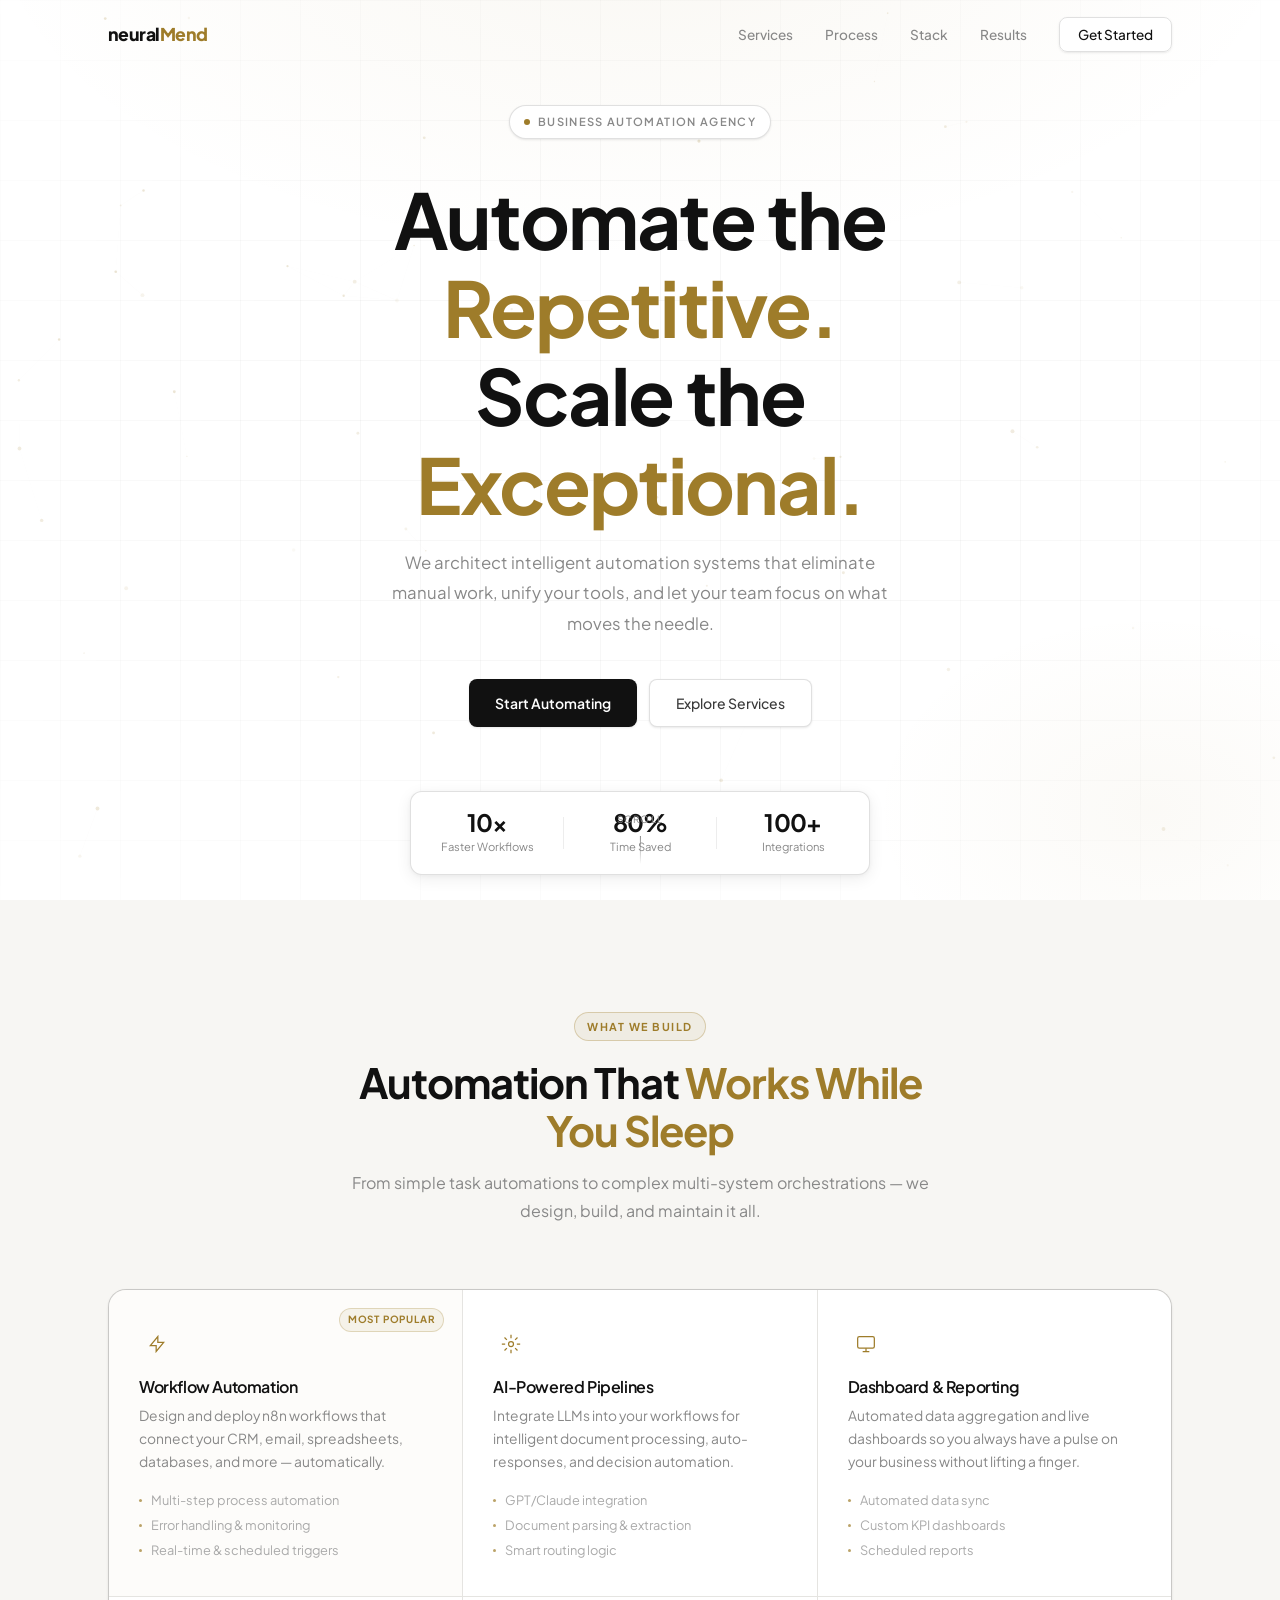
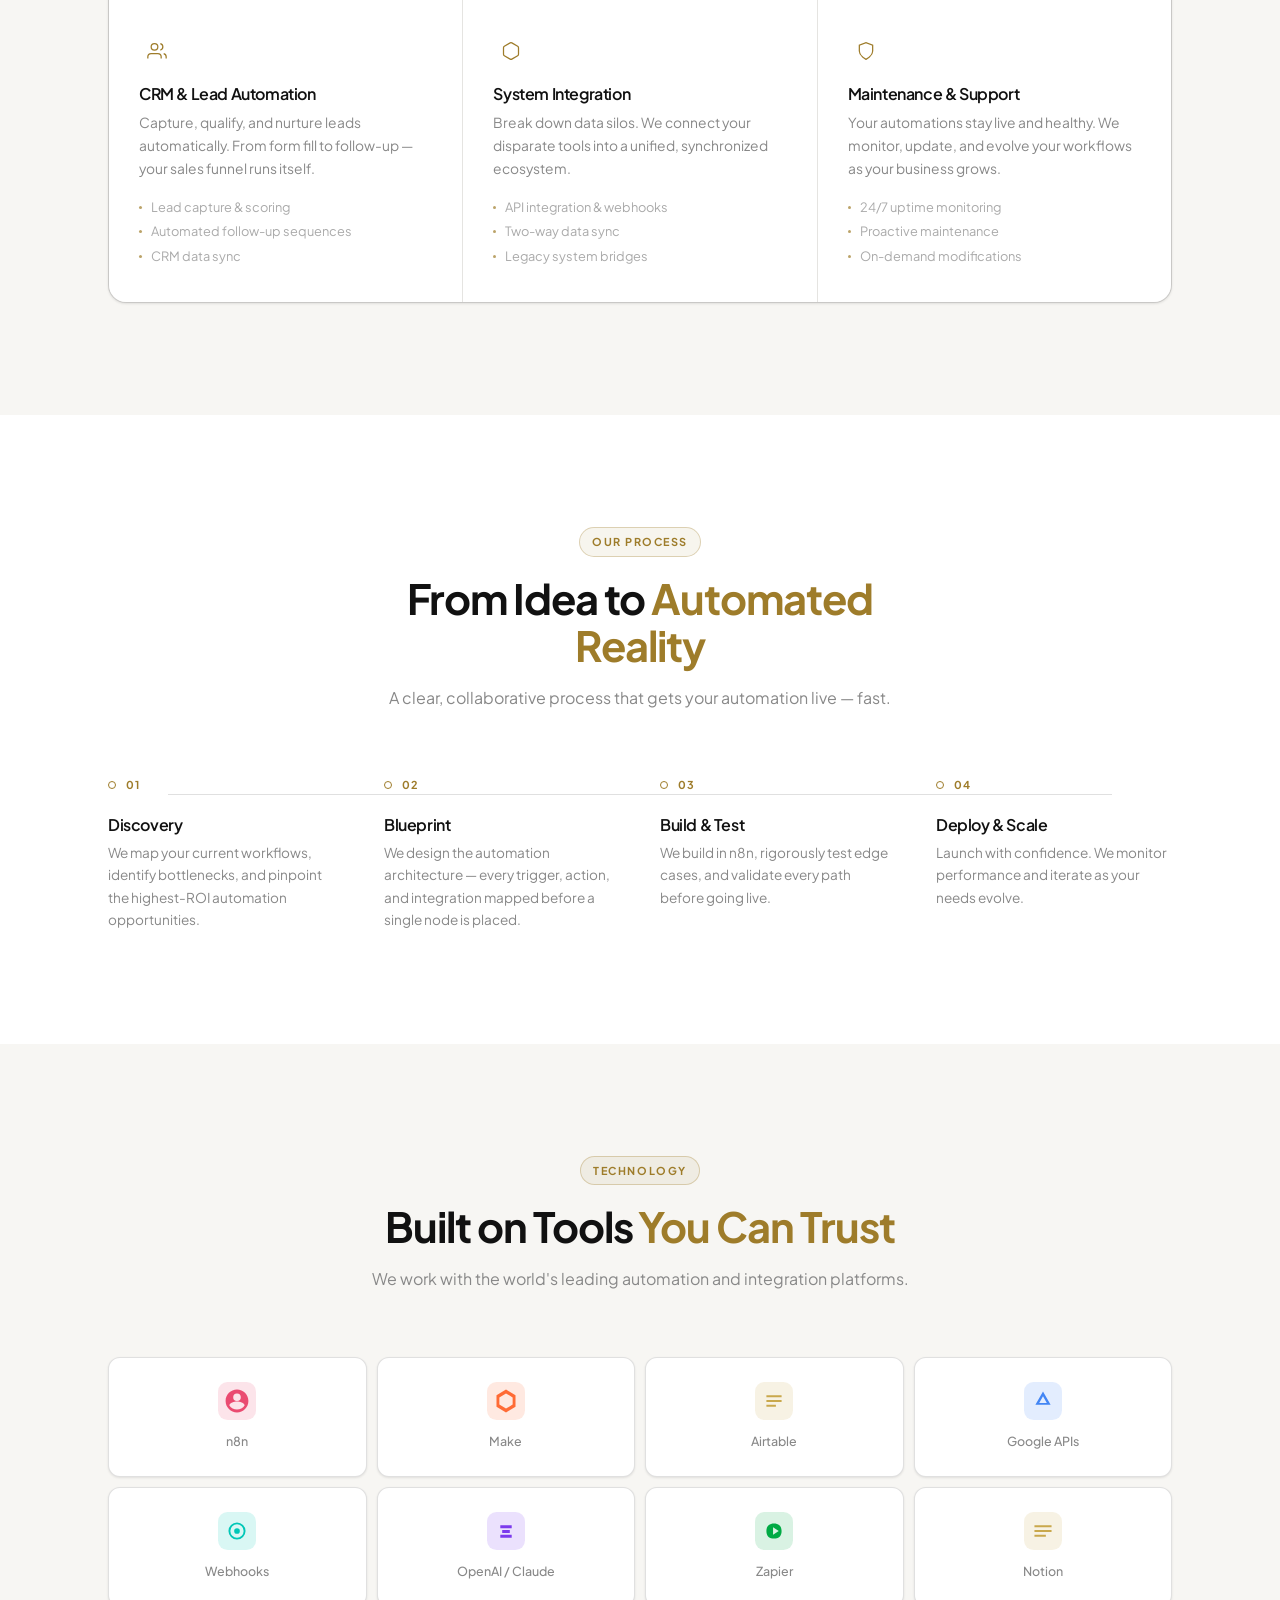
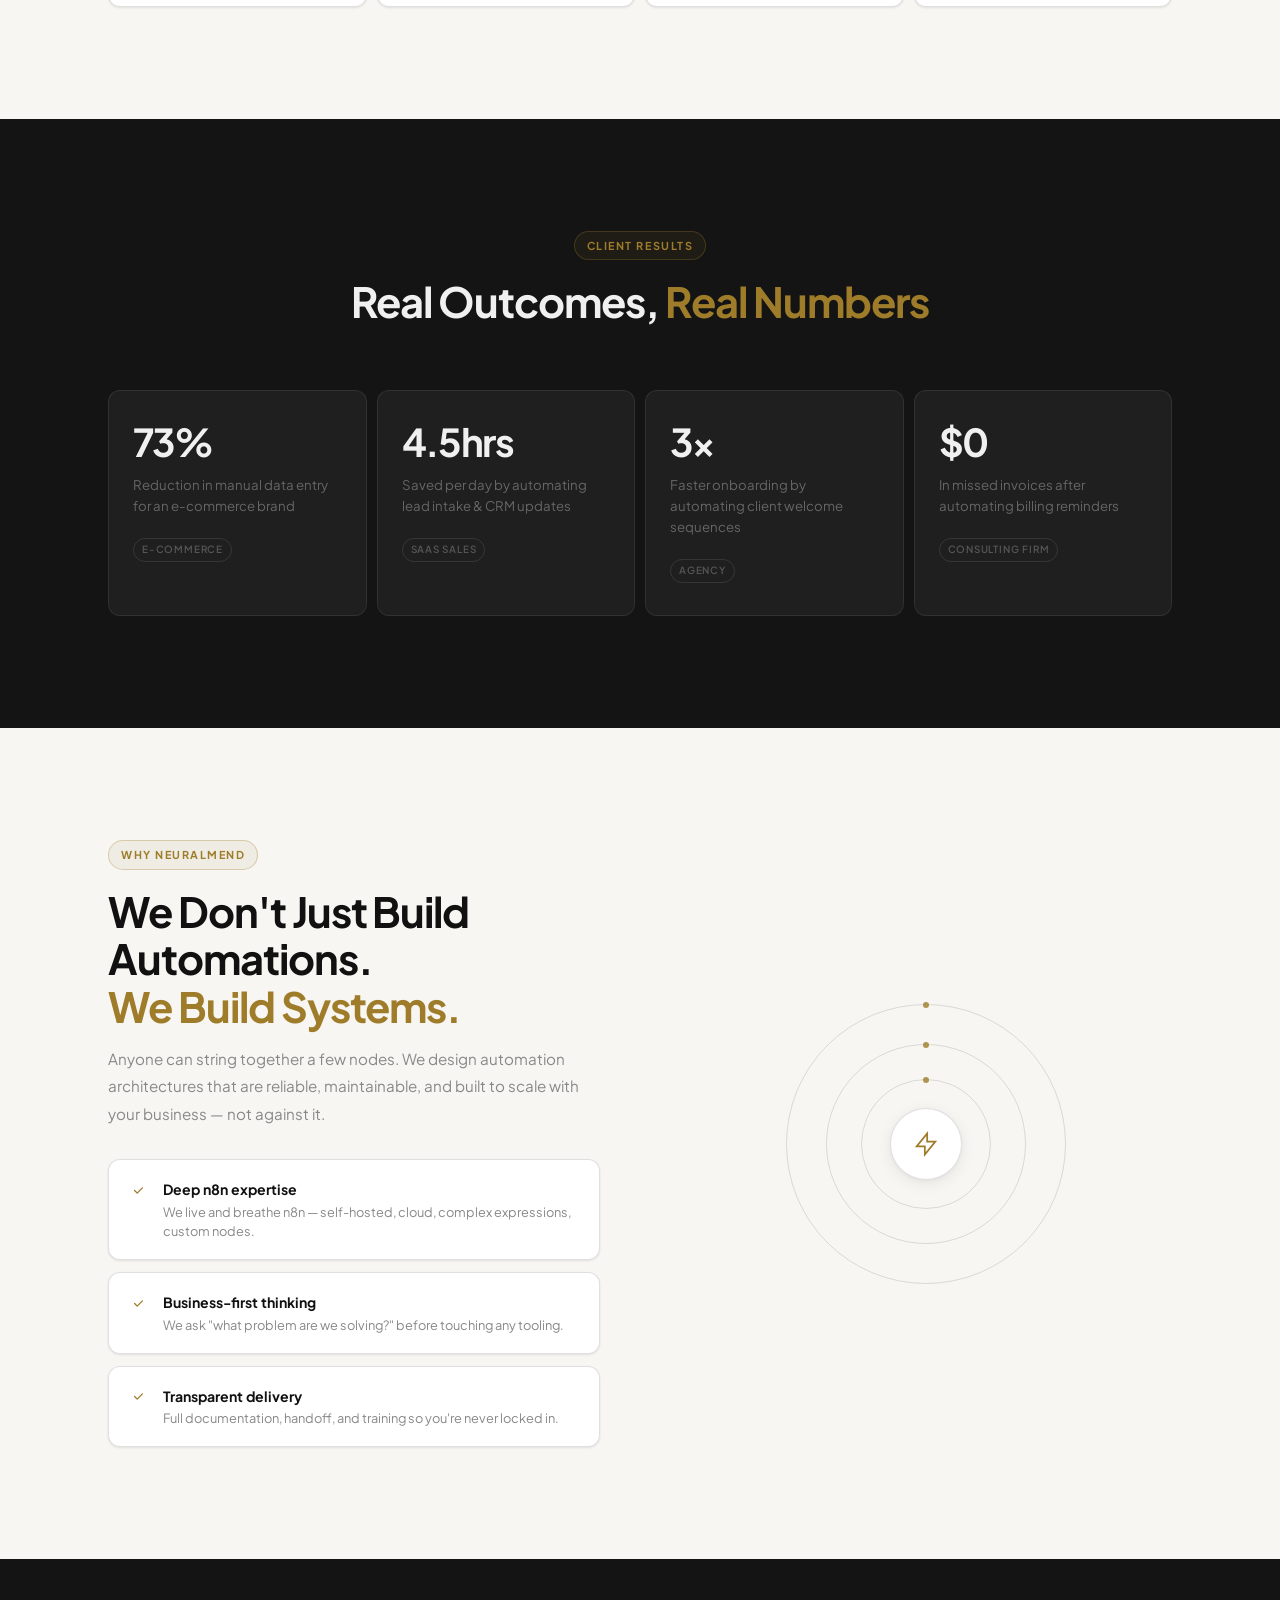
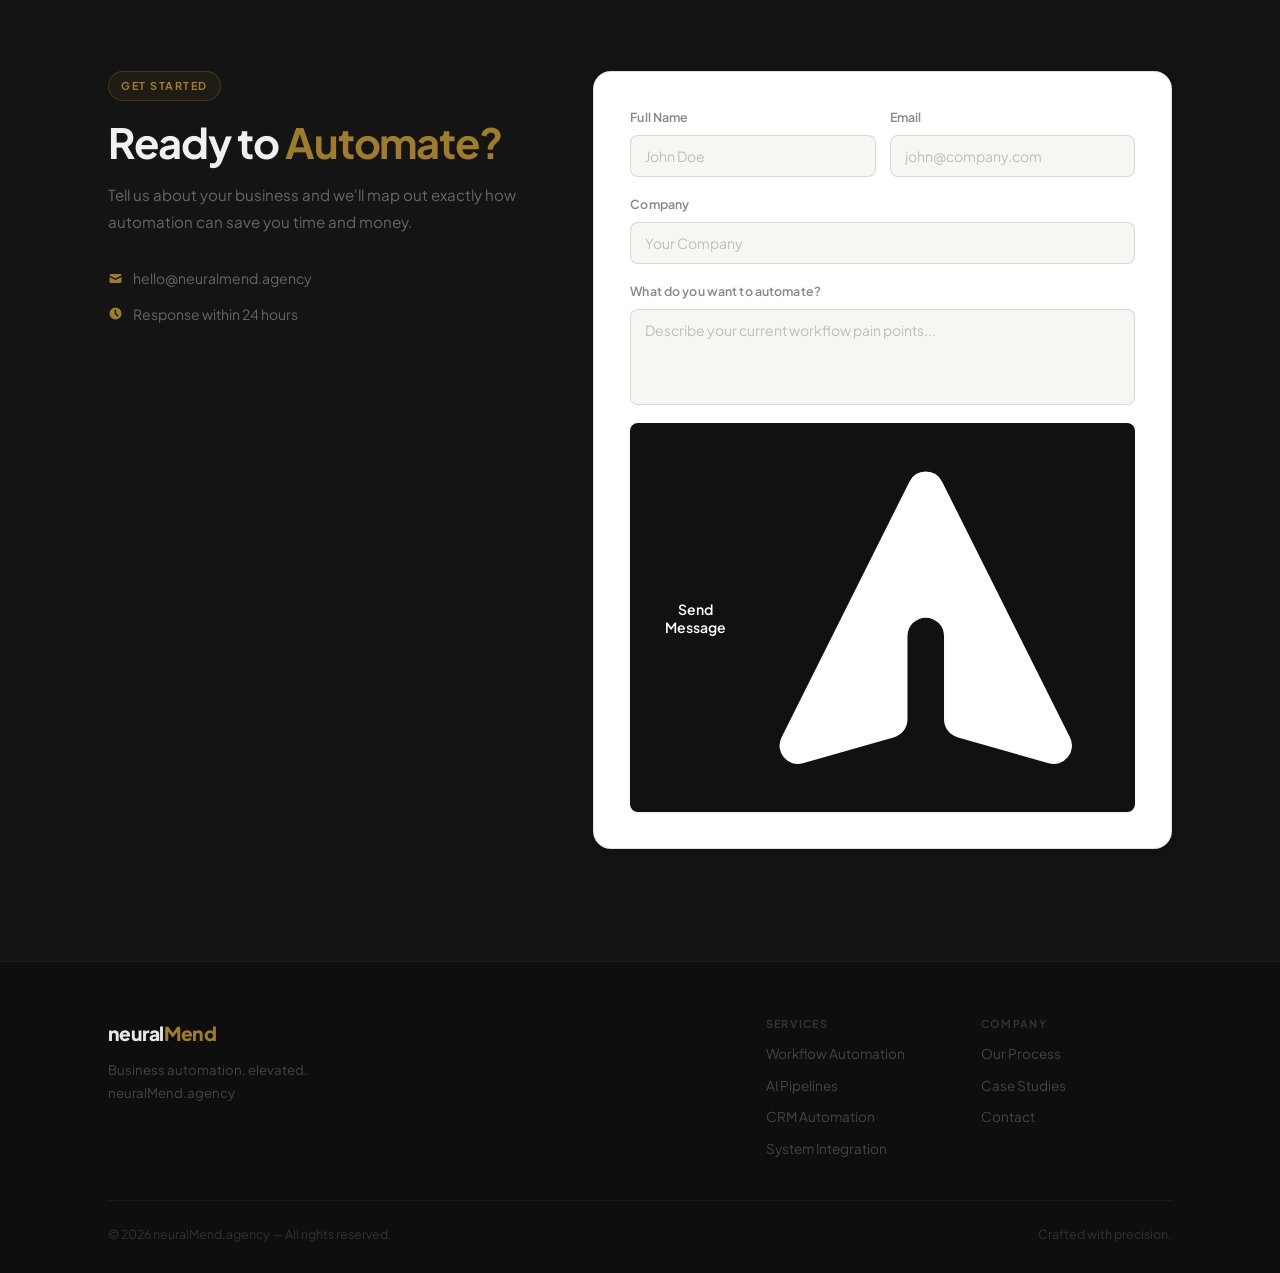
==== index.html @ 5111bd03 "Initial commit: neuralMend.agency website Clean light-theme landing page with hero, services, proces" ====
<!DOCTYPE html>
<html lang="en">
<head>
  <meta charset="UTF-8" />
  <meta name="viewport" content="width=device-width, initial-scale=1.0" />
  <title>neuralMend — Business Automation Agency</title>
  <link rel="preconnect" href="https://fonts.googleapis.com" />
  <link rel="preconnect" href="https://fonts.gstatic.com" crossorigin />
  <link href="https://fonts.googleapis.com/css2?family=Plus+Jakarta+Sans:wght@300;400;500;600;700;800&display=swap" rel="stylesheet" />
  <link rel="stylesheet" href="styles.css" />
</head>
<body>

  <!-- NAV -->
  <nav id="navbar">
    <div class="nav-inner">
      <a href="#" class="logo">neural<span>Mend</span></a>
      <ul class="nav-links">
        <li><a href="#services">Services</a></li>
        <li><a href="#how">Process</a></li>
        <li><a href="#stack">Stack</a></li>
        <li><a href="#results">Results</a></li>
        <li><a href="#contact" class="nav-cta">Get Started</a></li>
      </ul>
      <button class="hamburger" id="hamburger" aria-label="Menu">
        <span></span><span></span><span></span>
      </button>
    </div>
  </nav>

  <!-- HERO -->
  <section class="hero" id="hero">
    <div class="hero-bg">
      <canvas id="particleCanvas"></canvas>
      <div class="hero-gradient"></div>
    </div>
    <div class="hero-content">
      <div class="hero-badge">Business Automation Agency</div>
      <h1 class="hero-title">
        Automate the <br />
        <span class="gradient-text">Repetitive.</span><br />
        Scale the <span class="gradient-text">Exceptional.</span>
      </h1>
      <p class="hero-sub">
        We architect intelligent automation systems that eliminate manual work,
        unify your tools, and let your team focus on what moves the needle.
      </p>
      <div class="hero-actions">
        <a href="#contact" class="btn-primary">Start Automating</a>
        <a href="#services" class="btn-ghost">Explore Services</a>
      </div>
      <div class="hero-metrics">
        <div class="metric"><span class="metric-num">10×</span><span class="metric-label">Faster Workflows</span></div>
        <div class="metric-divider"></div>
        <div class="metric"><span class="metric-num">80%</span><span class="metric-label">Time Saved</span></div>
        <div class="metric-divider"></div>
        <div class="metric"><span class="metric-num">100+</span><span class="metric-label">Integrations</span></div>
      </div>
    </div>
    <div class="scroll-hint">
      <span>Scroll</span>
      <div class="scroll-line"></div>
    </div>
  </section>

  <!-- SERVICES -->
  <section class="section" id="services">
    <div class="container">
      <div class="section-header">
        <div class="tag">What We Build</div>
        <h2>Automation That <span class="gradient-text">Works While You Sleep</span></h2>
        <p>From simple task automations to complex multi-system orchestrations — we design, build, and maintain it all.</p>
      </div>
      <div class="services-grid">
        <div class="service-card featured">
          <div class="service-icon">
            <svg viewBox="0 0 24 24" fill="none" stroke="currentColor" stroke-width="1.5"><path d="M13 10V3L4 14h7v7l9-11h-7z"/></svg>
          </div>
          <h3>Workflow Automation</h3>
          <p>Design and deploy n8n workflows that connect your CRM, email, spreadsheets, databases, and more — automatically.</p>
          <ul class="service-list">
            <li>Multi-step process automation</li>
            <li>Error handling & monitoring</li>
            <li>Real-time & scheduled triggers</li>
          </ul>
          <div class="service-tag">Most Popular</div>
        </div>
        <div class="service-card">
          <div class="service-icon">
            <svg viewBox="0 0 24 24" fill="none" stroke="currentColor" stroke-width="1.5"><circle cx="12" cy="12" r="3"/><path d="M12 1v4M12 19v4M4.22 4.22l2.83 2.83M16.95 16.95l2.83 2.83M1 12h4M19 12h4M4.22 19.78l2.83-2.83M16.95 7.05l2.83-2.83"/></svg>
          </div>
          <h3>AI-Powered Pipelines</h3>
          <p>Integrate LLMs into your workflows for intelligent document processing, auto-responses, and decision automation.</p>
          <ul class="service-list">
            <li>GPT/Claude integration</li>
            <li>Document parsing & extraction</li>
            <li>Smart routing logic</li>
          </ul>
        </div>
        <div class="service-card">
          <div class="service-icon">
            <svg viewBox="0 0 24 24" fill="none" stroke="currentColor" stroke-width="1.5"><rect x="2" y="3" width="20" height="14" rx="2"/><path d="M8 21h8M12 17v4"/></svg>
          </div>
          <h3>Dashboard & Reporting</h3>
          <p>Automated data aggregation and live dashboards so you always have a pulse on your business without lifting a finger.</p>
          <ul class="service-list">
            <li>Automated data sync</li>
            <li>Custom KPI dashboards</li>
            <li>Scheduled reports</li>
          </ul>
        </div>
        <div class="service-card">
          <div class="service-icon">
            <svg viewBox="0 0 24 24" fill="none" stroke="currentColor" stroke-width="1.5"><path d="M17 21v-2a4 4 0 0 0-4-4H5a4 4 0 0 0-4 4v2"/><circle cx="9" cy="7" r="4"/><path d="M23 21v-2a4 4 0 0 0-3-3.87"/><path d="M16 3.13a4 4 0 0 1 0 7.75"/></svg>
          </div>
          <h3>CRM & Lead Automation</h3>
          <p>Capture, qualify, and nurture leads automatically. From form fill to follow-up — your sales funnel runs itself.</p>
          <ul class="service-list">
            <li>Lead capture & scoring</li>
            <li>Automated follow-up sequences</li>
            <li>CRM data sync</li>
          </ul>
        </div>
        <div class="service-card">
          <div class="service-icon">
            <svg viewBox="0 0 24 24" fill="none" stroke="currentColor" stroke-width="1.5"><path d="M21 16V8a2 2 0 0 0-1-1.73l-7-4a2 2 0 0 0-2 0l-7 4A2 2 0 0 0 3 8v8a2 2 0 0 0 1 1.73l7 4a2 2 0 0 0 2 0l7-4A2 2 0 0 0 21 16z"/></svg>
          </div>
          <h3>System Integration</h3>
          <p>Break down data silos. We connect your disparate tools into a unified, synchronized ecosystem.</p>
          <ul class="service-list">
            <li>API integration & webhooks</li>
            <li>Two-way data sync</li>
            <li>Legacy system bridges</li>
          </ul>
        </div>
        <div class="service-card">
          <div class="service-icon">
            <svg viewBox="0 0 24 24" fill="none" stroke="currentColor" stroke-width="1.5"><path d="M12 22s8-4 8-10V5l-8-3-8 3v7c0 6 8 10 8 10z"/></svg>
          </div>
          <h3>Maintenance & Support</h3>
          <p>Your automations stay live and healthy. We monitor, update, and evolve your workflows as your business grows.</p>
          <ul class="service-list">
            <li>24/7 uptime monitoring</li>
            <li>Proactive maintenance</li>
            <li>On-demand modifications</li>
          </ul>
        </div>
      </div>
    </div>
  </section>

  <!-- HOW IT WORKS -->
  <section class="section section-alt" id="how">
    <div class="container">
      <div class="section-header">
        <div class="tag">Our Process</div>
        <h2>From Idea to <span class="gradient-text">Automated Reality</span></h2>
        <p>A clear, collaborative process that gets your automation live — fast.</p>
      </div>
      <div class="process-steps">
        <div class="step">
          <div class="step-number">01</div>
          <div class="step-content">
            <h3>Discovery</h3>
            <p>We map your current workflows, identify bottlenecks, and pinpoint the highest-ROI automation opportunities.</p>
          </div>
          <div class="step-connector"></div>
        </div>
        <div class="step">
          <div class="step-number">02</div>
          <div class="step-content">
            <h3>Blueprint</h3>
            <p>We design the automation architecture — every trigger, action, and integration mapped before a single node is placed.</p>
          </div>
          <div class="step-connector"></div>
        </div>
        <div class="step">
          <div class="step-number">03</div>
          <div class="step-content">
            <h3>Build & Test</h3>
            <p>We build in n8n, rigorously test edge cases, and validate every path before going live.</p>
          </div>
          <div class="step-connector"></div>
        </div>
        <div class="step">
          <div class="step-number">04</div>
          <div class="step-content">
            <h3>Deploy & Scale</h3>
            <p>Launch with confidence. We monitor performance and iterate as your needs evolve.</p>
          </div>
        </div>
      </div>
    </div>
  </section>

  <!-- TECH STACK -->
  <section class="section" id="stack">
    <div class="container">
      <div class="section-header">
        <div class="tag">Technology</div>
        <h2>Built on Tools <span class="gradient-text">You Can Trust</span></h2>
        <p>We work with the world's leading automation and integration platforms.</p>
      </div>
      <div class="stack-grid">
        <div class="stack-item">
          <div class="stack-logo">
            <svg viewBox="0 0 40 40" fill="none"><rect width="40" height="40" rx="10" fill="#EA4B71" fill-opacity="0.15"/><path d="M20 8C13.373 8 8 13.373 8 20s5.373 12 12 12 12-5.373 12-12S26.627 8 20 8zm0 4a4 4 0 110 8 4 4 0 010-8zm0 17c-3.314 0-6.257-1.69-8-4.25.04-2.66 5.34-4.125 8-4.125 2.646 0 7.96 1.465 8 4.125C26.257 27.31 23.314 29 20 29z" fill="#EA4B71"/></svg>
          </div>
          <span>n8n</span>
        </div>
        <div class="stack-item">
          <div class="stack-logo">
            <svg viewBox="0 0 40 40" fill="none"><rect width="40" height="40" rx="10" fill="#FF6B35" fill-opacity="0.15"/><path d="M20 8l10 6v12l-10 6L10 26V14L20 8zm0 4l-7 4.2V23.8L20 28l7-4.2V16.2L20 12z" fill="#FF6B35"/></svg>
          </div>
          <span>Make</span>
        </div>
        <div class="stack-item">
          <div class="stack-logo">
            <svg viewBox="0 0 40 40" fill="none"><rect width="40" height="40" rx="10" fill="#C9A84C" fill-opacity="0.15"/><path d="M12 14h16v2H12zm0 5h16v2H12zm0 5h10v2H12z" fill="#C9A84C"/></svg>
          </div>
          <span>Airtable</span>
        </div>
        <div class="stack-item">
          <div class="stack-logo">
            <svg viewBox="0 0 40 40" fill="none"><rect width="40" height="40" rx="10" fill="#4285F4" fill-opacity="0.15"/><path d="M20 10l8 14H12L20 10zm0 5l-4 7h8l-4-7z" fill="#4285F4"/></svg>
          </div>
          <span>Google APIs</span>
        </div>
        <div class="stack-item">
          <div class="stack-logo">
            <svg viewBox="0 0 40 40" fill="none"><rect width="40" height="40" rx="10" fill="#00C7B7" fill-opacity="0.15"/><circle cx="20" cy="20" r="8" stroke="#00C7B7" stroke-width="2"/><circle cx="20" cy="20" r="3" fill="#00C7B7"/></svg>
          </div>
          <span>Webhooks</span>
        </div>
        <div class="stack-item">
          <div class="stack-logo">
            <svg viewBox="0 0 40 40" fill="none"><rect width="40" height="40" rx="10" fill="#7C3AED" fill-opacity="0.15"/><path d="M14 14h12v3H14zm2 5h8v3h-8zm-2 5h12v3H14z" fill="#7C3AED"/></svg>
          </div>
          <span>OpenAI / Claude</span>
        </div>
        <div class="stack-item">
          <div class="stack-logo">
            <svg viewBox="0 0 40 40" fill="none"><rect width="40" height="40" rx="10" fill="#00AA44" fill-opacity="0.15"/><path d="M20 12c-4.418 0-8 2-8 8s3.582 8 8 8 8-2 8-8-3.582-8-8-8zm-1 12v-8l6 4-6 4z" fill="#00AA44"/></svg>
          </div>
          <span>Zapier</span>
        </div>
        <div class="stack-item">
          <div class="stack-logo">
            <svg viewBox="0 0 40 40" fill="none"><rect width="40" height="40" rx="10" fill="#C9A84C" fill-opacity="0.15"/><path d="M11 14h18v2H11zm0 5h18v2H11zm0 5h12v2H11z" fill="#C9A84C"/></svg>
          </div>
          <span>Notion</span>
        </div>
      </div>
    </div>
  </section>

  <!-- RESULTS -->
  <section class="section section-dark" id="results">
    <div class="container">
      <div class="section-header light">
        <div class="tag">Client Results</div>
        <h2>Real Outcomes, <span class="gradient-text">Real Numbers</span></h2>
      </div>
      <div class="results-grid">
        <div class="result-card">
          <div class="result-num">73%</div>
          <div class="result-label">Reduction in manual data entry for an e-commerce brand</div>
          <div class="result-tag">E-Commerce</div>
        </div>
        <div class="result-card">
          <div class="result-num">4.5hrs</div>
          <div class="result-label">Saved per day by automating lead intake & CRM updates</div>
          <div class="result-tag">SaaS Sales</div>
        </div>
        <div class="result-card">
          <div class="result-num">3×</div>
          <div class="result-label">Faster onboarding by automating client welcome sequences</div>
          <div class="result-tag">Agency</div>
        </div>
        <div class="result-card">
          <div class="result-num">$0</div>
          <div class="result-label">In missed invoices after automating billing reminders</div>
          <div class="result-tag">Consulting Firm</div>
        </div>
      </div>
    </div>
  </section>

  <!-- WHY US -->
  <section class="section" id="why">
    <div class="container">
      <div class="why-grid">
        <div class="why-content">
          <div class="tag">Why neuralMend</div>
          <h2>We Don't Just Build Automations.<br /><span class="gradient-text">We Build Systems.</span></h2>
          <p>Anyone can string together a few nodes. We design automation architectures that are reliable, maintainable, and built to scale with your business — not against it.</p>
          <div class="why-points">
            <div class="why-point">
              <div class="why-icon">
                <svg viewBox="0 0 20 20" fill="currentColor"><path fill-rule="evenodd" d="M16.707 5.293a1 1 0 010 1.414l-8 8a1 1 0 01-1.414 0l-4-4a1 1 0 011.414-1.414L8 12.586l7.293-7.293a1 1 0 011.414 0z" clip-rule="evenodd"/></svg>
              </div>
              <div>
                <strong>Deep n8n expertise</strong>
                <p>We live and breathe n8n — self-hosted, cloud, complex expressions, custom nodes.</p>
              </div>
            </div>
            <div class="why-point">
              <div class="why-icon">
                <svg viewBox="0 0 20 20" fill="currentColor"><path fill-rule="evenodd" d="M16.707 5.293a1 1 0 010 1.414l-8 8a1 1 0 01-1.414 0l-4-4a1 1 0 011.414-1.414L8 12.586l7.293-7.293a1 1 0 011.414 0z" clip-rule="evenodd"/></svg>
              </div>
              <div>
                <strong>Business-first thinking</strong>
                <p>We ask "what problem are we solving?" before touching any tooling.</p>
              </div>
            </div>
            <div class="why-point">
              <div class="why-icon">
                <svg viewBox="0 0 20 20" fill="currentColor"><path fill-rule="evenodd" d="M16.707 5.293a1 1 0 010 1.414l-8 8a1 1 0 01-1.414 0l-4-4a1 1 0 011.414-1.414L8 12.586l7.293-7.293a1 1 0 011.414 0z" clip-rule="evenodd"/></svg>
              </div>
              <div>
                <strong>Transparent delivery</strong>
                <p>Full documentation, handoff, and training so you're never locked in.</p>
              </div>
            </div>
          </div>
        </div>
        <div class="why-visual">
          <div class="orbit-container">
            <div class="orbit-core">
              <svg viewBox="0 0 24 24" fill="none" stroke="currentColor" stroke-width="1.5"><path d="M13 10V3L4 14h7v7l9-11h-7z"/></svg>
            </div>
            <div class="orbit orbit-1">
              <div class="orbit-dot"></div>
            </div>
            <div class="orbit orbit-2">
              <div class="orbit-dot"></div>
            </div>
            <div class="orbit orbit-3">
              <div class="orbit-dot"></div>
            </div>
          </div>
        </div>
      </div>
    </div>
  </section>

  <!-- CONTACT -->
  <section class="section section-dark" id="contact">
    <div class="container">
      <div class="contact-wrapper">
        <div class="contact-info">
          <div class="tag">Get Started</div>
          <h2>Ready to <span class="gradient-text">Automate?</span></h2>
          <p>Tell us about your business and we'll map out exactly how automation can save you time and money.</p>
          <div class="contact-details">
            <div class="contact-item">
              <svg viewBox="0 0 20 20" fill="currentColor"><path d="M2.003 5.884L10 9.882l7.997-3.998A2 2 0 0016 4H4a2 2 0 00-1.997 1.884z"/><path d="M18 8.118l-8 4-8-4V14a2 2 0 002 2h12a2 2 0 002-2V8.118z"/></svg>
              <span>hello@neuralmend.agency</span>
            </div>
            <div class="contact-item">
              <svg viewBox="0 0 20 20" fill="currentColor"><path fill-rule="evenodd" d="M10 18a8 8 0 100-16 8 8 0 000 16zm1-12a1 1 0 10-2 0v4a1 1 0 00.293.707l2.828 2.829a1 1 0 101.415-1.415L11 9.586V6z" clip-rule="evenodd"/></svg>
              <span>Response within 24 hours</span>
            </div>
          </div>
        </div>
        <form class="contact-form" id="contactForm">
          <div class="form-row">
            <div class="form-group">
              <label for="name">Full Name</label>
              <input type="text" id="name" placeholder="John Doe" required />
            </div>
            <div class="form-group">
              <label for="email">Email</label>
              <input type="email" id="email" placeholder="john@company.com" required />
            </div>
          </div>
          <div class="form-group">
            <label for="company">Company</label>
            <input type="text" id="company" placeholder="Your Company" />
          </div>
          <div class="form-group">
            <label for="message">What do you want to automate?</label>
            <textarea id="message" rows="4" placeholder="Describe your current workflow pain points..." required></textarea>
          </div>
          <button type="submit" class="btn-primary btn-full">
            <span>Send Message</span>
            <svg viewBox="0 0 20 20" fill="currentColor"><path d="M10.894 2.553a1 1 0 00-1.788 0l-7 14a1 1 0 001.169 1.409l5-1.429A1 1 0 009 15.571V11a1 1 0 112 0v4.571a1 1 0 00.725.962l5 1.428a1 1 0 001.17-1.408l-7-14z"/></svg>
          </button>
        </form>
      </div>
    </div>
  </section>

  <!-- FOOTER -->
  <footer class="footer">
    <div class="container">
      <div class="footer-inner">
        <div class="footer-brand">
          <a href="#" class="logo">neural<span>Mend</span></a>
          <p>Business automation, elevated.<br />neuralMend.agency</p>
        </div>
        <div class="footer-links">
          <div class="footer-col">
            <h4>Services</h4>
            <a href="#services">Workflow Automation</a>
            <a href="#services">AI Pipelines</a>
            <a href="#services">CRM Automation</a>
            <a href="#services">System Integration</a>
          </div>
          <div class="footer-col">
            <h4>Company</h4>
            <a href="#how">Our Process</a>
            <a href="#results">Case Studies</a>
            <a href="#contact">Contact</a>
          </div>
        </div>
      </div>
      <div class="footer-bottom">
        <p>© 2026 neuralMend.agency — All rights reserved.</p>
        <p>Crafted with precision.</p>
      </div>
    </div>
  </footer>

  <script src="main.js"></script>
</body>
</html>
---- styles.css ----
/* ─── RESET & BASE ─── */
*, *::before, *::after { box-sizing: border-box; margin: 0; padding: 0; }

:root {
  --gold:        #9E7C2A;
  --gold-light:  #C09A3D;
  --gold-dim:    rgba(158,124,42,0.08);
  --bg:          #F7F6F3;
  --bg-white:    #FFFFFF;
  --bg-subtle:   #F0EFEb;
  --bg-dark:     #141414;
  --border:      rgba(0,0,0,0.07);
  --border-mid:  rgba(0,0,0,0.12);
  --text:        #3A3A3A;
  --text-dim:    #888;
  --heading:     #111111;
  --radius-sm:   8px;
  --radius:      12px;
  --radius-lg:   18px;
  --ease:        cubic-bezier(0.4, 0, 0.2, 1);
  --t:           0.22s;
  --shadow-sm:   0 1px 3px rgba(0,0,0,0.06), 0 1px 2px rgba(0,0,0,0.04);
  --shadow:      0 4px 16px rgba(0,0,0,0.07), 0 1px 4px rgba(0,0,0,0.04);
  --shadow-lg:   0 12px 40px rgba(0,0,0,0.09), 0 2px 8px rgba(0,0,0,0.05);
}

html { scroll-behavior: smooth; }

body {
  background: var(--bg);
  color: var(--text);
  font-family: 'Plus Jakarta Sans', sans-serif;
  font-size: 16px;
  line-height: 1.6;
  overflow-x: hidden;
  -webkit-font-smoothing: antialiased;
}

::-webkit-scrollbar { width: 3px; }
::-webkit-scrollbar-track { background: var(--bg); }
::-webkit-scrollbar-thumb { background: var(--gold); border-radius: 2px; }

/* ─── TYPOGRAPHY ─── */
h1, h2, h3, h4 {
  font-family: 'Plus Jakarta Sans', sans-serif;
  line-height: 1.15;
  letter-spacing: -0.025em;
  color: var(--heading);
}
h1 { font-size: clamp(2.6rem, 6vw, 4.8rem); font-weight: 700; }
h2 { font-size: clamp(1.8rem, 3.5vw, 2.6rem); font-weight: 700; }
h3 { font-size: 1rem; font-weight: 600; }
p  { font-weight: 400; }

.gold { color: var(--gold); }

.gradient-text {
  color: var(--gold);
}

/* ─── LAYOUT ─── */
.container { max-width: 1120px; margin: 0 auto; padding: 0 28px; }
.section      { padding: 112px 0; }
.section-dark { background: var(--bg-dark); }
.section-alt  { background: var(--bg-white); }

.section-header { max-width: 600px; margin: 0 auto 64px; text-align: center; }
.section-header p { color: var(--text-dim); margin-top: 14px; font-size: 1rem; line-height: 1.75; }
.section-header.light h2 { color: #F0F0F0; }
.section-header.light p  { color: #666; }

/* ─── TAG ─── */
.tag {
  display: inline-block;
  font-size: 0.68rem;
  font-weight: 700;
  letter-spacing: 0.14em;
  text-transform: uppercase;
  color: var(--gold);
  border: 1px solid rgba(158,124,42,0.3);
  background: var(--gold-dim);
  padding: 5px 12px;
  border-radius: 100px;
  margin-bottom: 18px;
}

/* ─── NAVBAR ─── */
#navbar {
  position: fixed;
  top: 0; left: 0; right: 0;
  z-index: 1000;
  padding: 20px 0;
  transition: padding var(--t) var(--ease), background var(--t), border-color var(--t);
  border-bottom: 1px solid transparent;
}
#navbar.scrolled {
  background: rgba(247,246,243,0.92);
  backdrop-filter: blur(20px);
  -webkit-backdrop-filter: blur(20px);
  border-bottom-color: var(--border);
  padding: 14px 0;
  box-shadow: var(--shadow-sm);
}

.nav-inner {
  max-width: 1120px;
  margin: 0 auto;
  padding: 0 28px;
  display: flex;
  align-items: center;
  justify-content: space-between;
}

.logo {
  font-size: 1.1rem;
  font-weight: 800;
  color: var(--heading);
  text-decoration: none;
  letter-spacing: -0.03em;
}
.logo span { color: var(--gold); }

.nav-links { list-style: none; display: flex; align-items: center; gap: 32px; }
.nav-links a {
  color: var(--text-dim);
  text-decoration: none;
  font-size: 0.85rem;
  font-weight: 500;
  transition: color var(--t);
}
.nav-links a:hover { color: var(--heading); }

.nav-cta {
  color: var(--heading) !important;
  background: var(--bg-white) !important;
  border: 1px solid var(--border-mid) !important;
  padding: 8px 18px;
  border-radius: var(--radius-sm);
  box-shadow: var(--shadow-sm);
  transition: box-shadow var(--t) !important, border-color var(--t) !important;
}
.nav-cta:hover {
  box-shadow: var(--shadow) !important;
  border-color: rgba(0,0,0,0.18) !important;
}

.hamburger { display: none; flex-direction: column; gap: 5px; background: none; border: none; cursor: pointer; padding: 4px; }
.hamburger span { display: block; width: 22px; height: 1.5px; background: var(--heading); border-radius: 2px; transition: var(--t); }

/* ─── HERO ─── */
.hero {
  position: relative;
  min-height: 100vh;
  display: flex;
  align-items: center;
  justify-content: center;
  overflow: hidden;
  background: var(--bg-white);
}

.hero-bg { position: absolute; inset: 0; }

#particleCanvas {
  position: absolute;
  inset: 0;
  width: 100%;
  height: 100%;
  opacity: 0.4;
}

.hero-gradient {
  position: absolute;
  inset: 0;
  background:
    radial-gradient(ellipse 80% 60% at 50% -10%, rgba(158,124,42,0.06) 0%, transparent 65%),
    radial-gradient(ellipse 40% 40% at 90% 90%, rgba(158,124,42,0.04) 0%, transparent 55%);
}

/* subtle grid lines */
.hero-bg::after {
  content: '';
  position: absolute;
  inset: 0;
  background-image:
    linear-gradient(rgba(0,0,0,0.03) 1px, transparent 1px),
    linear-gradient(90deg, rgba(0,0,0,0.03) 1px, transparent 1px);
  background-size: 60px 60px;
  mask-image: radial-gradient(ellipse 80% 80% at 50% 50%, black 30%, transparent 100%);
}

.hero-content {
  position: relative;
  z-index: 2;
  text-align: center;
  max-width: 820px;
  padding: 80px 28px 0;
}

.hero-badge {
  display: inline-flex;
  align-items: center;
  gap: 8px;
  font-size: 0.7rem;
  font-weight: 600;
  letter-spacing: 0.12em;
  text-transform: uppercase;
  color: var(--text-dim);
  border: 1px solid var(--border-mid);
  background: var(--bg-white);
  padding: 7px 14px;
  border-radius: 100px;
  margin-bottom: 36px;
  box-shadow: var(--shadow-sm);
}
.hero-badge::before {
  content: '';
  width: 6px; height: 6px;
  background: var(--gold);
  border-radius: 50%;
  flex-shrink: 0;
}

.hero-title { color: var(--heading); margin-bottom: 20px; }

.hero-sub {
  font-size: 1.05rem;
  color: var(--text-dim);
  max-width: 500px;
  margin: 0 auto 40px;
  line-height: 1.8;
  font-weight: 400;
}

.hero-actions {
  display: flex;
  gap: 12px;
  justify-content: center;
  flex-wrap: wrap;
  margin-bottom: 64px;
}

/* ─── BUTTONS ─── */
.btn-primary {
  display: inline-flex;
  align-items: center;
  gap: 8px;
  background: var(--heading);
  color: #fff;
  font-family: 'Plus Jakarta Sans', sans-serif;
  font-weight: 600;
  font-size: 0.875rem;
  padding: 12px 26px;
  border-radius: var(--radius-sm);
  text-decoration: none;
  border: none;
  cursor: pointer;
  transition: background var(--t), transform var(--t), box-shadow var(--t);
  box-shadow: var(--shadow-sm);
}
.btn-primary:hover {
  background: #2a2a2a;
  transform: translateY(-1px);
  box-shadow: var(--shadow);
}
.btn-primary:active { transform: translateY(0); }

.btn-ghost {
  display: inline-flex;
  align-items: center;
  gap: 8px;
  background: var(--bg-white);
  color: var(--text);
  font-family: 'Plus Jakarta Sans', sans-serif;
  font-weight: 500;
  font-size: 0.875rem;
  padding: 12px 26px;
  border-radius: var(--radius-sm);
  text-decoration: none;
  border: 1px solid var(--border-mid);
  box-shadow: var(--shadow-sm);
  transition: border-color var(--t), box-shadow var(--t);
}
.btn-ghost:hover {
  border-color: rgba(0,0,0,0.2);
  box-shadow: var(--shadow);
}

.btn-full { width: 100%; justify-content: center; }

/* ─── HERO METRICS ─── */
.hero-metrics {
  display: flex;
  align-items: center;
  justify-content: center;
  border: 1px solid var(--border-mid);
  border-radius: var(--radius);
  background: var(--bg-white);
  overflow: hidden;
  max-width: 460px;
  margin: 0 auto;
  box-shadow: var(--shadow);
}

.metric { flex: 1; text-align: center; padding: 18px 16px; }
.metric-num {
  display: block;
  font-size: 1.5rem;
  font-weight: 700;
  color: var(--heading);
  letter-spacing: -0.03em;
  line-height: 1;
}
.metric-label {
  display: block;
  font-size: 0.7rem;
  color: var(--text-dim);
  margin-top: 4px;
  font-weight: 400;
}
.metric-divider { width: 1px; height: 32px; background: var(--border); flex-shrink: 0; }

/* ─── SCROLL HINT ─── */
.scroll-hint {
  position: absolute;
  bottom: 36px; left: 50%;
  transform: translateX(-50%);
  display: flex;
  flex-direction: column;
  align-items: center;
  gap: 8px;
  color: var(--text-dim);
  font-size: 0.62rem;
  letter-spacing: 0.12em;
  text-transform: uppercase;
  z-index: 2;
  opacity: 0;
  animation: fadeIn 0.8s 2s forwards;
}
.scroll-line {
  width: 1px; height: 28px;
  background: linear-gradient(180deg, var(--text-dim) 0%, transparent 100%);
  animation: scrollPulse 2.5s ease-in-out infinite;
}

/* ─── SERVICES ─── */
.services-grid {
  display: grid;
  grid-template-columns: repeat(3, 1fr);
  gap: 1px;
  background: var(--border);
  border: 1px solid var(--border-mid);
  border-radius: var(--radius-lg);
  overflow: hidden;
  box-shadow: var(--shadow-sm);
}

.service-card {
  position: relative;
  background: var(--bg-white);
  padding: 36px 30px;
  transition: background var(--t);
}
.service-card:hover { background: #FDFCFA; }
.service-card.featured { background: #FDFCFA; }

.service-icon {
  width: 36px; height: 36px;
  display: flex;
  align-items: center;
  justify-content: center;
  color: var(--gold);
  margin-bottom: 16px;
}
.service-icon svg { width: 20px; height: 20px; stroke-width: 1.5; }

.service-card h3 { color: var(--heading); margin-bottom: 9px; }
.service-card p  { color: var(--text-dim); font-size: 0.865rem; line-height: 1.65; margin-bottom: 18px; }

.service-list { list-style: none; display: flex; flex-direction: column; gap: 7px; }
.service-list li {
  font-size: 0.8rem;
  color: #AAA;
  padding-left: 12px;
  position: relative;
  line-height: 1.4;
}
.service-list li::before {
  content: '';
  position: absolute;
  left: 0; top: 7px;
  width: 3px; height: 3px;
  border-radius: 50%;
  background: var(--gold);
  opacity: 0.7;
}

.service-tag {
  position: absolute;
  top: 18px; right: 18px;
  font-size: 0.62rem;
  font-weight: 700;
  letter-spacing: 0.08em;
  text-transform: uppercase;
  color: var(--gold);
  border: 1px solid rgba(158,124,42,0.25);
  background: var(--gold-dim);
  padding: 3px 8px;
  border-radius: 100px;
}

/* ─── PROCESS ─── */
.process-steps {
  display: grid;
  grid-template-columns: repeat(4, 1fr);
  gap: 40px;
  position: relative;
}
.process-steps::before {
  content: '';
  position: absolute;
  top: 18px;
  left: 60px; right: 60px;
  height: 1px;
  background: var(--border-mid);
}

.step { position: relative; }

.step-number {
  font-size: 0.68rem;
  font-weight: 700;
  letter-spacing: 0.1em;
  color: var(--gold);
  margin-bottom: 22px;
  display: flex;
  align-items: center;
  gap: 10px;
}
.step-number::before {
  content: '';
  width: 8px; height: 8px;
  background: var(--bg-white);
  border: 1.5px solid var(--gold);
  border-radius: 50%;
  flex-shrink: 0;
}

.step-content h3 { color: var(--heading); margin-bottom: 8px; }
.step-content p  { color: var(--text-dim); font-size: 0.85rem; line-height: 1.65; }

/* ─── STACK ─── */
.stack-grid {
  display: grid;
  grid-template-columns: repeat(4, 1fr);
  gap: 10px;
}

.stack-item {
  background: var(--bg-white);
  border: 1px solid var(--border-mid);
  border-radius: var(--radius);
  padding: 24px 16px;
  display: flex;
  flex-direction: column;
  align-items: center;
  gap: 12px;
  transition: box-shadow var(--t), border-color var(--t);
  box-shadow: var(--shadow-sm);
}
.stack-item:hover { box-shadow: var(--shadow); border-color: rgba(0,0,0,0.16); }
.stack-logo { width: 38px; height: 38px; }
.stack-logo svg { width: 100%; height: 100%; }
.stack-item span { font-size: 0.78rem; font-weight: 500; color: var(--text-dim); }

/* ─── RESULTS ─── */
.results-grid {
  display: grid;
  grid-template-columns: repeat(4, 1fr);
  gap: 10px;
}

.result-card {
  background: rgba(255,255,255,0.05);
  border: 1px solid rgba(255,255,255,0.08);
  border-radius: var(--radius);
  padding: 32px 24px;
  transition: border-color var(--t), background var(--t);
}
.result-card:hover {
  border-color: rgba(255,255,255,0.12);
  background: rgba(255,255,255,0.07);
}

.result-num {
  font-size: 2.4rem;
  font-weight: 700;
  color: #F0F0F0;
  letter-spacing: -0.04em;
  line-height: 1;
  margin-bottom: 12px;
}
.result-label {
  font-size: 0.83rem;
  color: #666;
  line-height: 1.6;
  margin-bottom: 18px;
}
.result-tag {
  font-size: 0.62rem;
  font-weight: 600;
  letter-spacing: 0.08em;
  text-transform: uppercase;
  color: #555;
  border: 1px solid rgba(255,255,255,0.1);
  display: inline-block;
  padding: 3px 8px;
  border-radius: 100px;
}

/* ─── WHY US ─── */
.why-grid {
  display: grid;
  grid-template-columns: 1fr 1fr;
  gap: 80px;
  align-items: center;
}

.why-content .tag { margin-bottom: 18px; }
.why-content h2   { margin-bottom: 14px; }
.why-content > p  { color: var(--text-dim); margin-bottom: 32px; line-height: 1.8; font-size: 0.95rem; }

.why-points { display: flex; flex-direction: column; gap: 12px; }

.why-point {
  display: flex;
  gap: 14px;
  align-items: flex-start;
  padding: 18px;
  border: 1px solid var(--border-mid);
  border-radius: var(--radius);
  background: var(--bg-white);
  box-shadow: var(--shadow-sm);
  transition: box-shadow var(--t), border-color var(--t);
}
.why-point:hover { box-shadow: var(--shadow); border-color: rgba(0,0,0,0.14); }

.why-icon {
  flex-shrink: 0;
  width: 22px; height: 22px;
  display: flex;
  align-items: center;
  justify-content: center;
  color: var(--gold);
  margin-top: 1px;
}
.why-icon svg { width: 13px; height: 13px; }
.why-point strong { display: block; color: var(--heading); font-size: 0.88rem; margin-bottom: 2px; }
.why-point p      { color: var(--text-dim); font-size: 0.8rem; margin: 0; line-height: 1.5; }

/* ─── ORBIT ─── */
.why-visual { display: flex; align-items: center; justify-content: center; }

.orbit-container {
  position: relative;
  width: 300px; height: 300px;
  display: flex;
  align-items: center;
  justify-content: center;
}

.orbit-core {
  width: 72px; height: 72px;
  background: var(--bg-white);
  border: 1px solid var(--border-mid);
  border-radius: 50%;
  display: flex;
  align-items: center;
  justify-content: center;
  color: var(--gold);
  z-index: 2;
  box-shadow: var(--shadow);
}
.orbit-core svg { width: 28px; height: 28px; stroke-width: 1.5; }

.orbit {
  position: absolute;
  border-radius: 50%;
  border: 1px solid var(--border-mid);
  animation: spin linear infinite;
}
.orbit-1 { width: 130px; height: 130px; animation-duration: 8s; }
.orbit-2 { width: 200px; height: 200px; animation-duration: 14s; animation-direction: reverse; }
.orbit-3 { width: 280px; height: 280px; animation-duration: 22s; }

.orbit-dot {
  position: absolute;
  top: -3px; left: 50%;
  transform: translateX(-50%);
  width: 6px; height: 6px;
  background: var(--gold);
  border-radius: 50%;
  opacity: 0.8;
}

/* ─── CONTACT ─── */
.contact-wrapper {
  display: grid;
  grid-template-columns: 1fr 1.4fr;
  gap: 72px;
  align-items: start;
}

.contact-info .tag { margin-bottom: 18px; }
.contact-info h2   { color: #F0F0F0; margin-bottom: 14px; }
.contact-info > p  { color: #666; margin-bottom: 32px; line-height: 1.8; font-size: 0.95rem; }

.contact-details { display: flex; flex-direction: column; gap: 13px; }
.contact-item    { display: flex; align-items: center; gap: 10px; color: #666; font-size: 0.875rem; }
.contact-item svg { width: 15px; height: 15px; color: var(--gold); flex-shrink: 0; }

/* ─── FORM ─── */
.contact-form {
  background: var(--bg-white);
  border: 1px solid var(--border-mid);
  border-radius: var(--radius-lg);
  padding: 36px;
  display: flex;
  flex-direction: column;
  gap: 18px;
  box-shadow: var(--shadow-lg);
}

.form-row { display: grid; grid-template-columns: 1fr 1fr; gap: 14px; }

.form-group { display: flex; flex-direction: column; gap: 7px; }
.form-group label {
  font-size: 0.775rem;
  font-weight: 600;
  color: var(--text-dim);
  letter-spacing: 0.01em;
}
.form-group input,
.form-group textarea {
  background: var(--bg);
  border: 1px solid var(--border-mid);
  border-radius: var(--radius-sm);
  padding: 11px 14px;
  color: var(--heading);
  font-family: 'Plus Jakarta Sans', sans-serif;
  font-size: 0.875rem;
  transition: border-color var(--t), box-shadow var(--t);
  resize: none;
  outline: none;
}
.form-group input::placeholder,
.form-group textarea::placeholder { color: #C0BEBB; }
.form-group input:focus,
.form-group textarea:focus {
  border-color: rgba(158,124,42,0.4);
  box-shadow: 0 0 0 3px rgba(158,124,42,0.08);
}

/* ─── FOOTER ─── */
.footer {
  background: #0E0E0E;
  border-top: 1px solid rgba(255,255,255,0.06);
  padding: 56px 0 28px;
}

.footer-inner {
  display: grid;
  grid-template-columns: 1.5fr 1fr;
  gap: 48px;
  margin-bottom: 40px;
}

.footer-brand .logo { color: #E8E8E8; font-size: 1.2rem; }
.footer-brand p { color: #444; font-size: 0.825rem; margin-top: 10px; line-height: 1.7; }

.footer-links { display: grid; grid-template-columns: 1fr 1fr; gap: 24px; }

.footer-col { display: flex; flex-direction: column; gap: 10px; }
.footer-col h4 {
  font-size: 0.68rem;
  font-weight: 700;
  letter-spacing: 0.12em;
  text-transform: uppercase;
  color: #333;
  margin-bottom: 2px;
}
.footer-col a {
  color: #444;
  text-decoration: none;
  font-size: 0.85rem;
  transition: color var(--t);
}
.footer-col a:hover { color: #888; }

.footer-bottom {
  display: flex;
  align-items: center;
  justify-content: space-between;
  padding-top: 24px;
  border-top: 1px solid rgba(255,255,255,0.05);
  color: #333;
  font-size: 0.775rem;
}

/* ─── MOBILE MENU ─── */
.mobile-menu {
  display: none;
  position: fixed;
  inset: 0;
  background: rgba(247,246,243,0.97);
  z-index: 999;
  flex-direction: column;
  align-items: center;
  justify-content: center;
  gap: 28px;
  backdrop-filter: blur(20px);
}
.mobile-menu.open { display: flex; }
.mobile-menu a {
  font-size: 1.6rem;
  font-weight: 700;
  color: var(--heading);
  text-decoration: none;
  letter-spacing: -0.02em;
  transition: color var(--t);
}
.mobile-menu a:hover { color: var(--gold); }
.mobile-close {
  position: absolute;
  top: 24px; right: 24px;
  background: none;
  border: none;
  color: var(--text-dim);
  cursor: pointer;
  font-size: 1.2rem;
  font-family: 'Plus Jakarta Sans', sans-serif;
}

/* ─── FORM SUCCESS ─── */
.form-success { text-align: center; padding: 32px 20px; }
.form-success svg { width: 48px; height: 48px; color: var(--gold); margin-bottom: 14px; }
.form-success h3  { color: var(--heading); margin-bottom: 8px; }
.form-success p   { color: var(--text-dim); font-size: 0.875rem; }

/* ─── REVEAL ─── */
.reveal {
  opacity: 0;
  transform: translateY(16px);
  transition: opacity 0.55s var(--ease), transform 0.55s var(--ease);
}
.reveal.visible { opacity: 1; transform: translateY(0); }

/* ─── KEYFRAMES ─── */
@keyframes spin {
  from { transform: rotate(0deg); }
  to   { transform: rotate(360deg); }
}
@keyframes scrollPulse {
  0%, 100% { opacity: 0.5; }
  50%       { opacity: 0.15; }
}
@keyframes fadeIn { to { opacity: 1; } }

/* ─── RESPONSIVE ─── */
@media (max-width: 1024px) {
  .services-grid   { grid-template-columns: repeat(2, 1fr); }
  .results-grid    { grid-template-columns: repeat(2, 1fr); }
  .contact-wrapper { grid-template-columns: 1fr; gap: 40px; }
}

@media (max-width: 768px) {
  .section       { padding: 72px 0; }
  .nav-links     { display: none; }
  .hamburger     { display: flex; }
  h1             { font-size: 2.4rem; }
  .hero-metrics  { max-width: 100%; }
  .services-grid { grid-template-columns: 1fr; }
  .process-steps { grid-template-columns: 1fr; gap: 32px; }
  .process-steps::before { display: none; }
  .stack-grid    { grid-template-columns: repeat(2, 1fr); }
  .results-grid  { grid-template-columns: 1fr; }
  .why-grid      { grid-template-columns: 1fr; }
  .why-visual    { display: none; }
  .footer-inner  { grid-template-columns: 1fr; gap: 32px; }
  .footer-bottom { flex-direction: column; gap: 6px; text-align: center; }
  .form-row      { grid-template-columns: 1fr; }
  .contact-form  { padding: 24px 18px; }
}
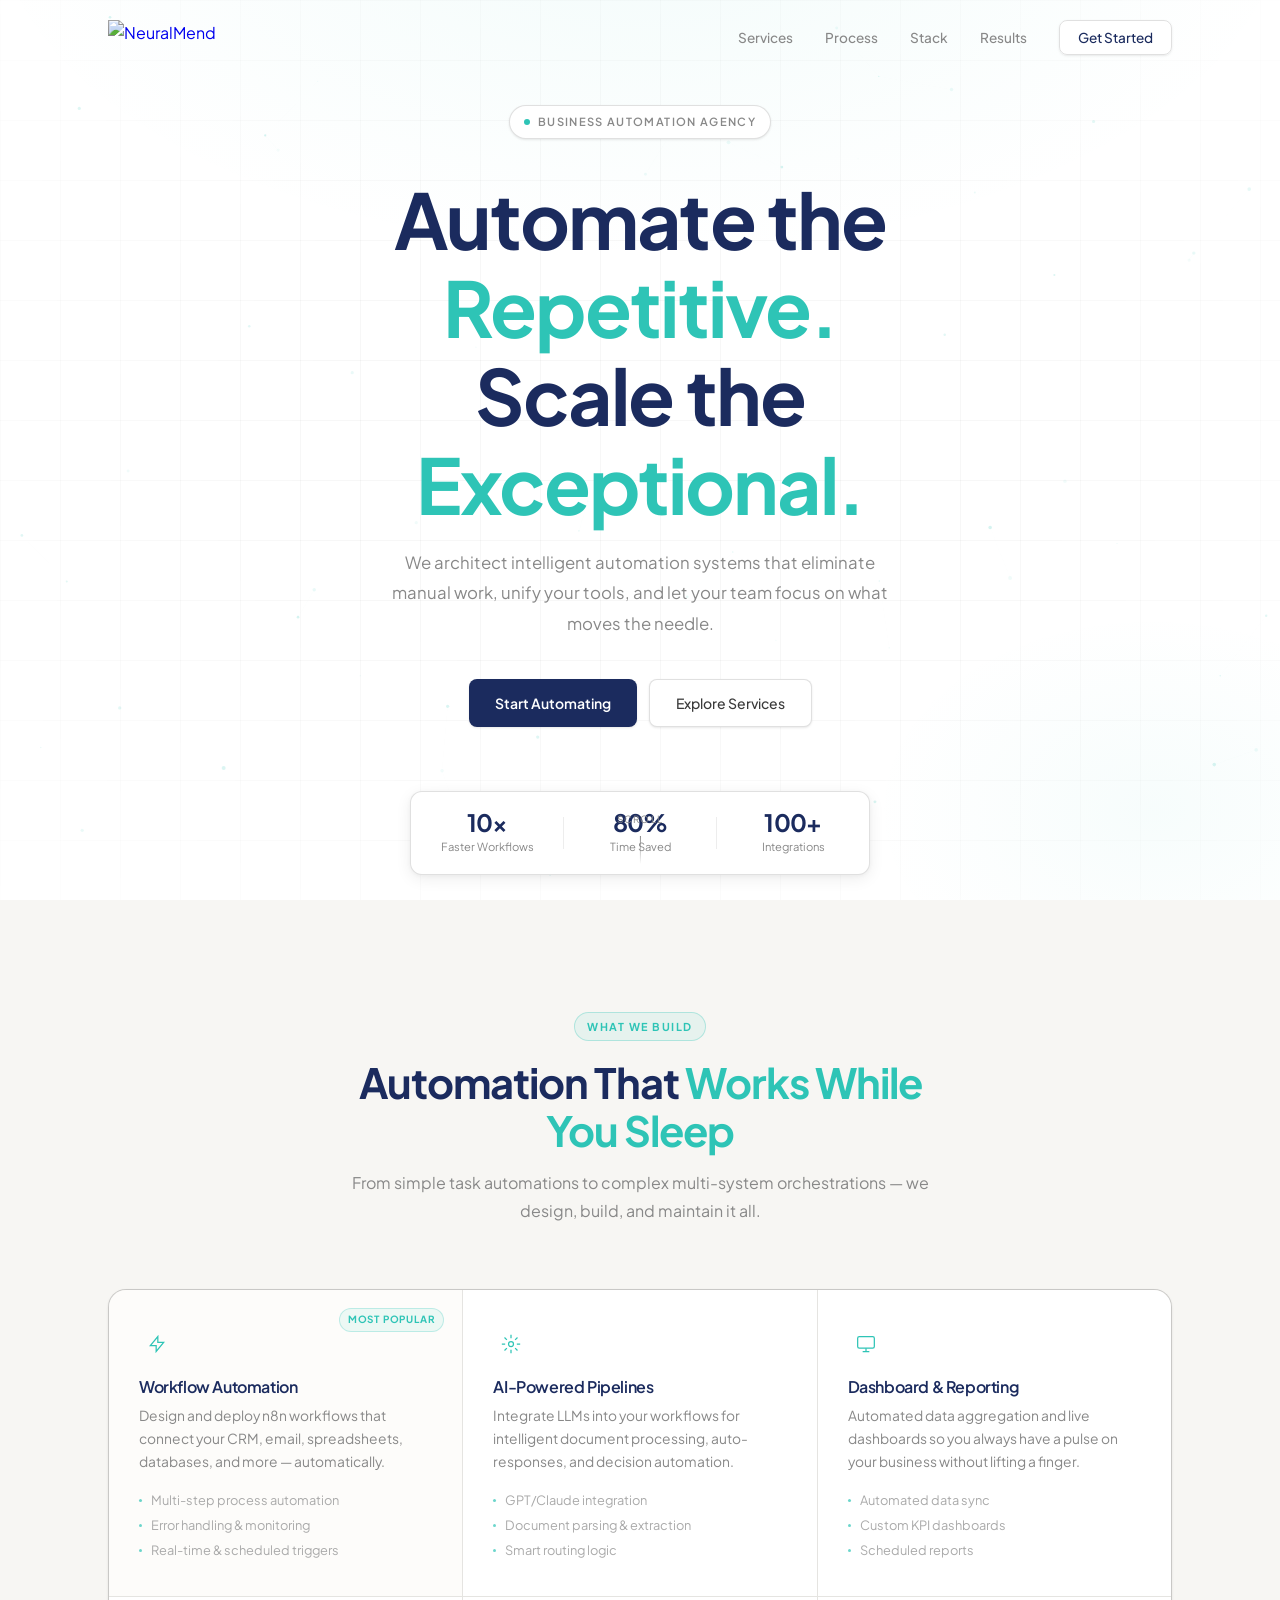
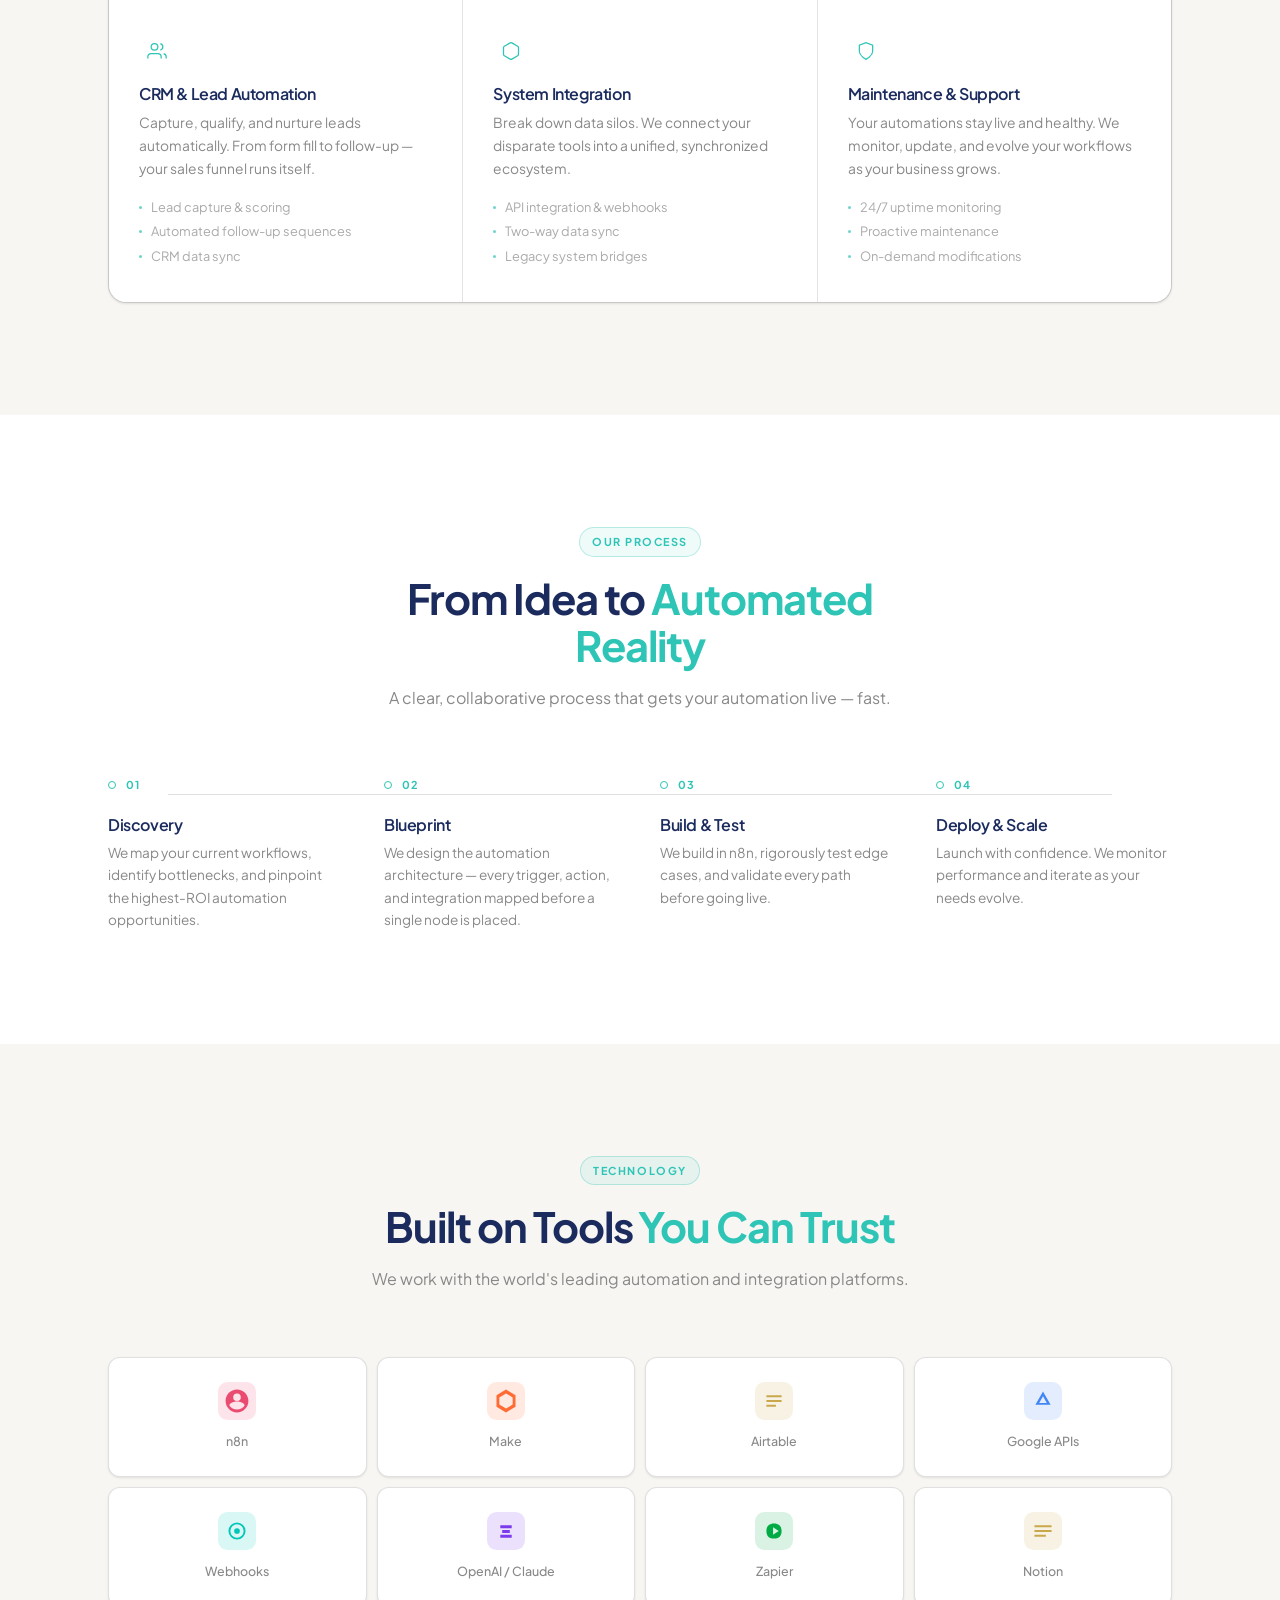
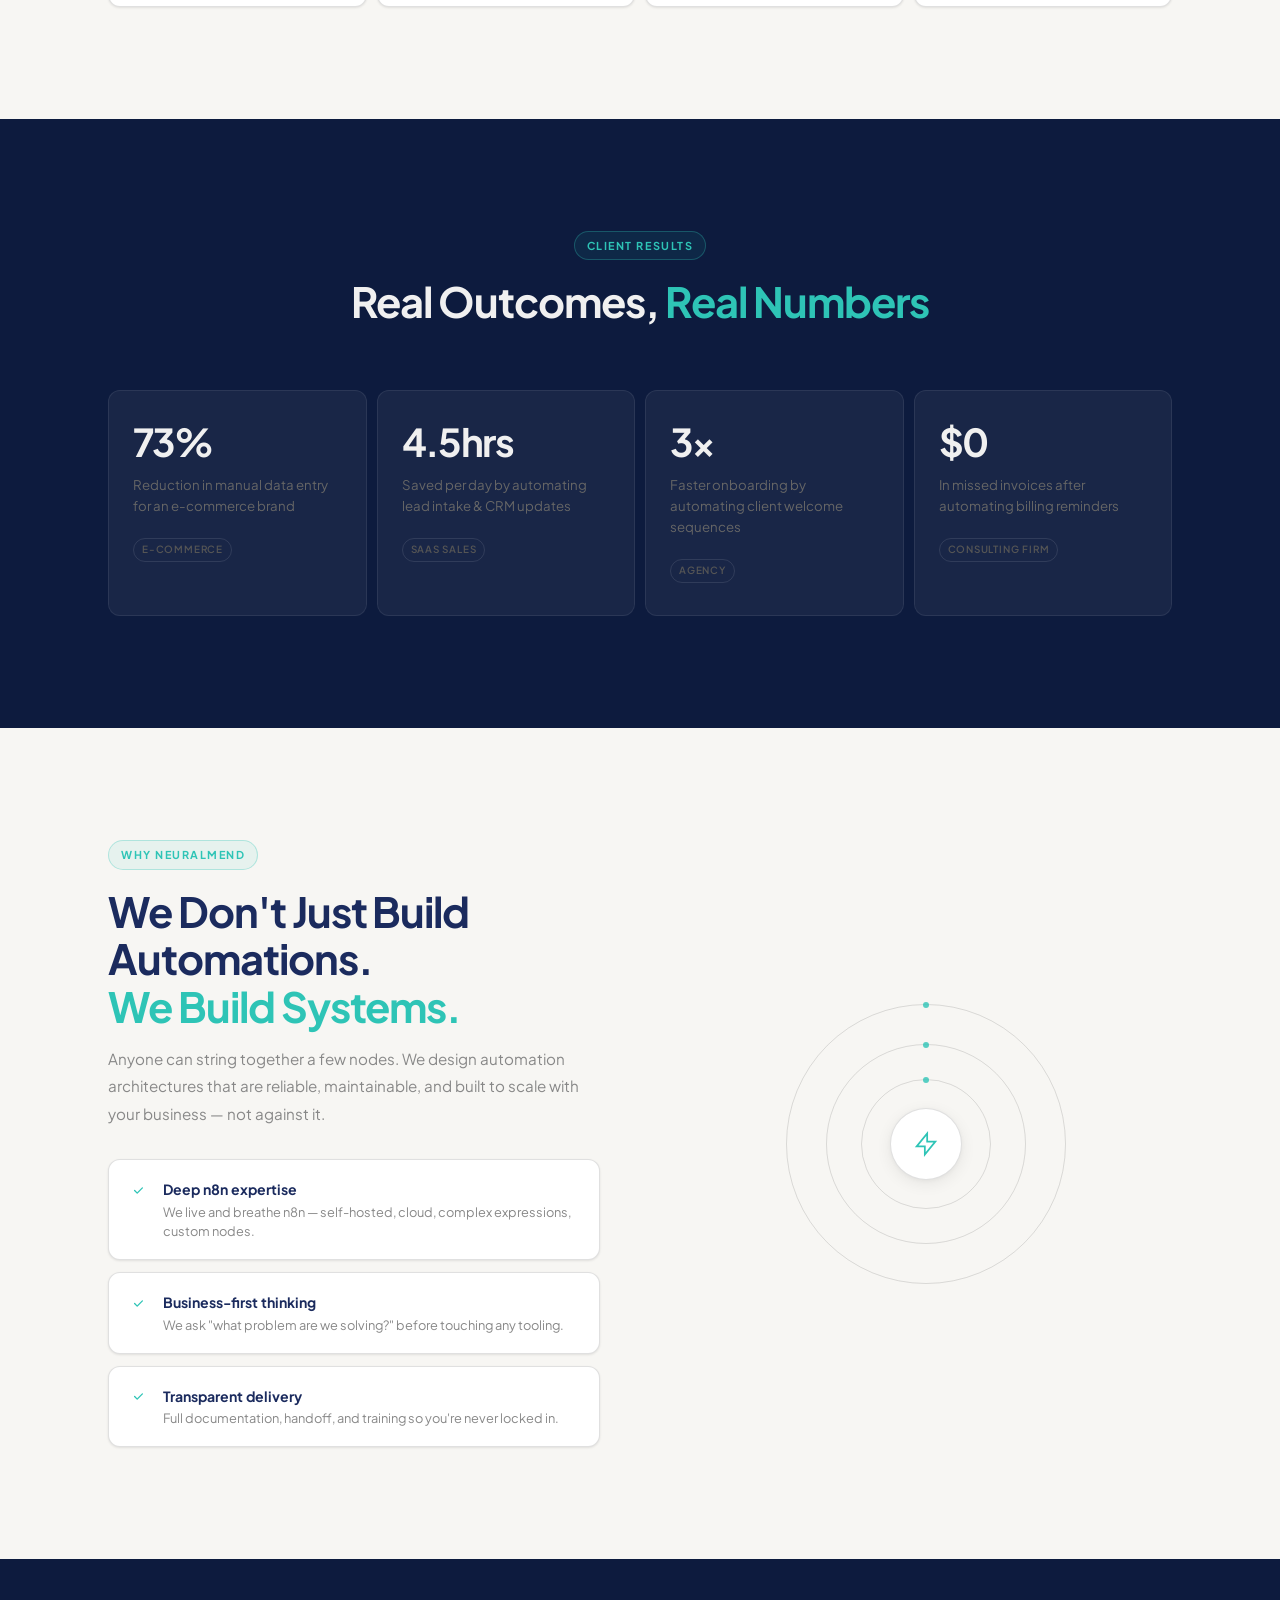
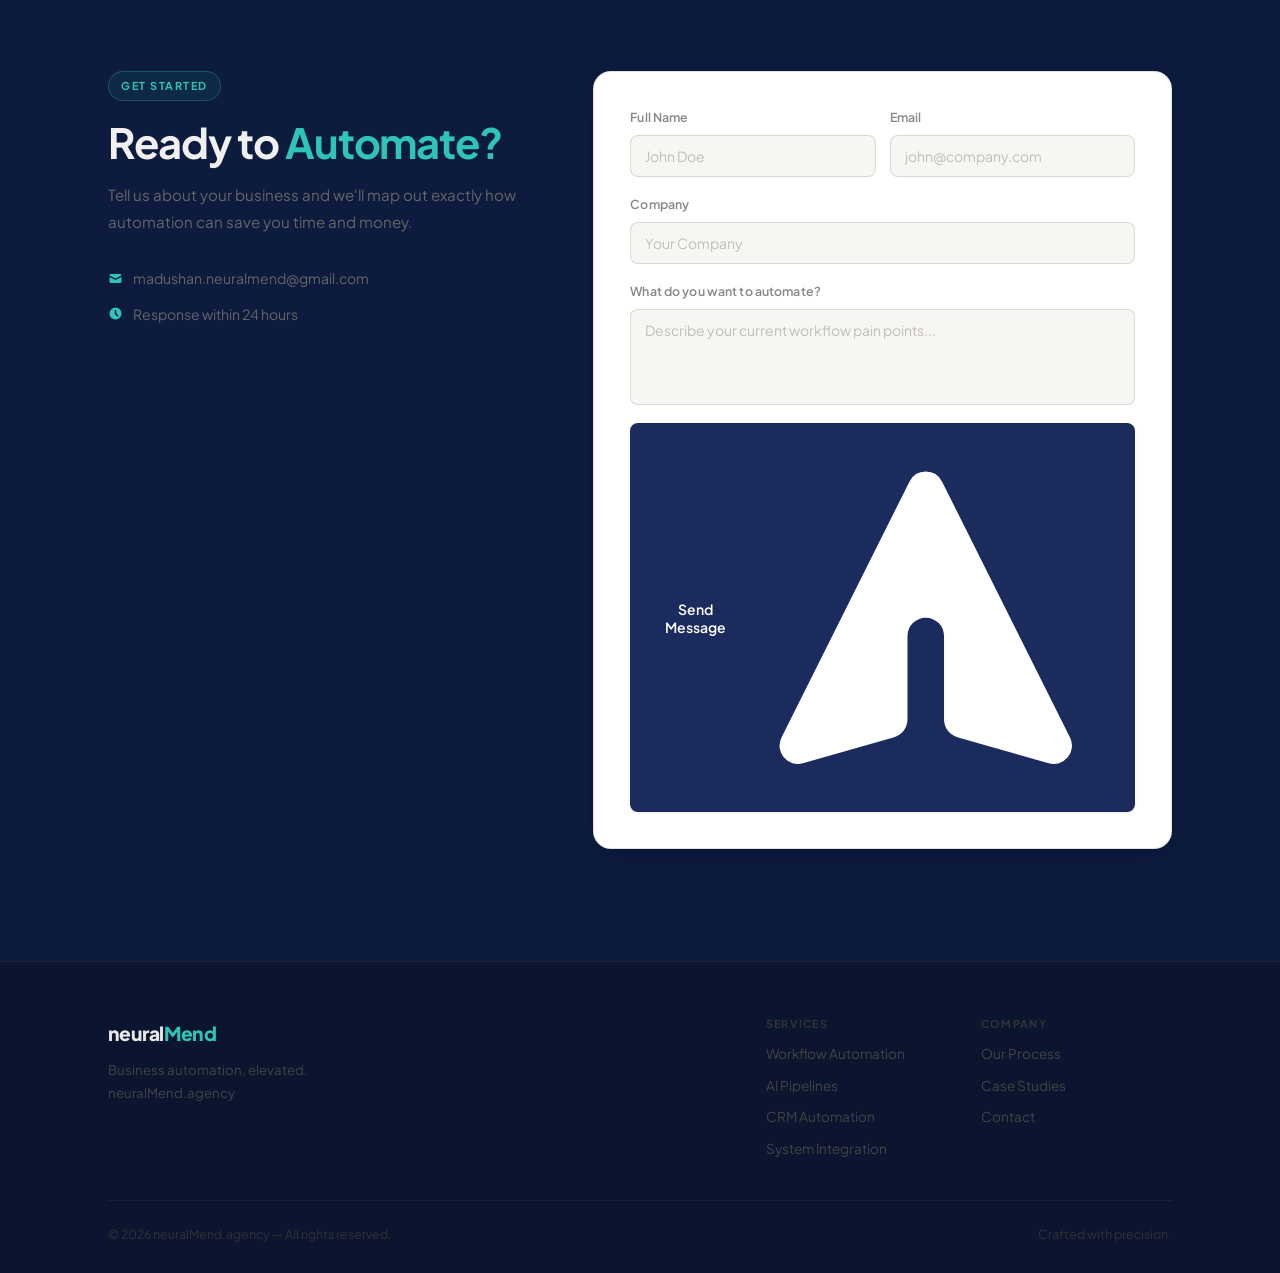
==== commit 86ca8ebf: "Rebrand: apply logo color palette, add logo image, update contact email - Add logo.png from Logos/3." ====
--- a/index.html
+++ b/index.html
@@ -14,7 +14,9 @@
   <!-- NAV -->
   <nav id="navbar">
     <div class="nav-inner">
-      <a href="#" class="logo">neural<span>Mend</span></a>
+      <a href="#" class="nav-logo-link">
+        <img src="logo.png" alt="NeuralMend" class="nav-logo-img" />
+      </a>
       <ul class="nav-links">
         <li><a href="#services">Services</a></li>
         <li><a href="#how">Process</a></li>
@@ -355,7 +357,7 @@
           <div class="contact-details">
             <div class="contact-item">
               <svg viewBox="0 0 20 20" fill="currentColor"><path d="M2.003 5.884L10 9.882l7.997-3.998A2 2 0 0016 4H4a2 2 0 00-1.997 1.884z"/><path d="M18 8.118l-8 4-8-4V14a2 2 0 002 2h12a2 2 0 002-2V8.118z"/></svg>
-              <span>hello@neuralmend.agency</span>
+              <a href="mailto:madushan.neuralmend@gmail.com" style="color:inherit;text-decoration:none;">madushan.neuralmend@gmail.com</a>
             </div>
             <div class="contact-item">
               <svg viewBox="0 0 20 20" fill="currentColor"><path fill-rule="evenodd" d="M10 18a8 8 0 100-16 8 8 0 000 16zm1-12a1 1 0 10-2 0v4a1 1 0 00.293.707l2.828 2.829a1 1 0 101.415-1.415L11 9.586V6z" clip-rule="evenodd"/></svg>
--- a/styles.css
+++ b/styles.css
@@ -2,18 +2,18 @@
 *, *::before, *::after { box-sizing: border-box; margin: 0; padding: 0; }
 
 :root {
-  --gold:        #9E7C2A;
-  --gold-light:  #C09A3D;
-  --gold-dim:    rgba(158,124,42,0.08);
+  --gold:        #2EC4B6;
+  --gold-light:  #4DD4C8;
+  --gold-dim:    rgba(46,196,182,0.08);
   --bg:          #F7F6F3;
   --bg-white:    #FFFFFF;
-  --bg-subtle:   #F0EFEb;
-  --bg-dark:     #141414;
+  --bg-subtle:   #F0EFEB;
+  --bg-dark:     #0D1B3E;
   --border:      rgba(0,0,0,0.07);
   --border-mid:  rgba(0,0,0,0.12);
   --text:        #3A3A3A;
   --text-dim:    #888;
-  --heading:     #111111;
+  --heading:     #1B2B5E;
   --radius-sm:   8px;
   --radius:      12px;
   --radius-lg:   18px;
@@ -77,7 +77,7 @@
   letter-spacing: 0.14em;
   text-transform: uppercase;
   color: var(--gold);
-  border: 1px solid rgba(158,124,42,0.3);
+  border: 1px solid rgba(46,196,182,0.3);
   background: var(--gold-dim);
   padding: 5px 12px;
   border-radius: 100px;
@@ -94,7 +94,7 @@
   border-bottom: 1px solid transparent;
 }
 #navbar.scrolled {
-  background: rgba(247,246,243,0.92);
+  background: rgba(255,255,255,0.95);
   backdrop-filter: blur(20px);
   -webkit-backdrop-filter: blur(20px);
   border-bottom-color: var(--border);
@@ -119,6 +119,9 @@
   letter-spacing: -0.03em;
 }
 .logo span { color: var(--gold); }
+
+.nav-logo-link { display: flex; align-items: center; text-decoration: none; }
+.nav-logo-img  { height: 34px; width: auto; display: block; object-fit: contain; }
 
 .nav-links { list-style: none; display: flex; align-items: center; gap: 32px; }
 .nav-links a {
@@ -172,8 +175,8 @@
   position: absolute;
   inset: 0;
   background:
-    radial-gradient(ellipse 80% 60% at 50% -10%, rgba(158,124,42,0.06) 0%, transparent 65%),
-    radial-gradient(ellipse 40% 40% at 90% 90%, rgba(158,124,42,0.04) 0%, transparent 55%);
+    radial-gradient(ellipse 80% 60% at 50% -10%, rgba(46,196,182,0.06) 0%, transparent 65%),
+    radial-gradient(ellipse 40% 40% at 90% 90%, rgba(46,196,182,0.04) 0%, transparent 55%);
 }
 
 /* subtle grid lines */
@@ -402,7 +405,7 @@
   letter-spacing: 0.08em;
   text-transform: uppercase;
   color: var(--gold);
-  border: 1px solid rgba(158,124,42,0.25);
+  border: 1px solid rgba(46,196,182,0.25);
   background: var(--gold-dim);
   padding: 3px 8px;
   border-radius: 100px;
@@ -656,13 +659,13 @@
 .form-group textarea::placeholder { color: #C0BEBB; }
 .form-group input:focus,
 .form-group textarea:focus {
-  border-color: rgba(158,124,42,0.4);
-  box-shadow: 0 0 0 3px rgba(158,124,42,0.08);
+  border-color: rgba(46,196,182,0.4);
+  box-shadow: 0 0 0 3px rgba(46,196,182,0.08);
 }
 
 /* ─── FOOTER ─── */
 .footer {
-  background: #0E0E0E;
+  background: #0B1530;
   border-top: 1px solid rgba(255,255,255,0.06);
   padding: 56px 0 28px;
 }
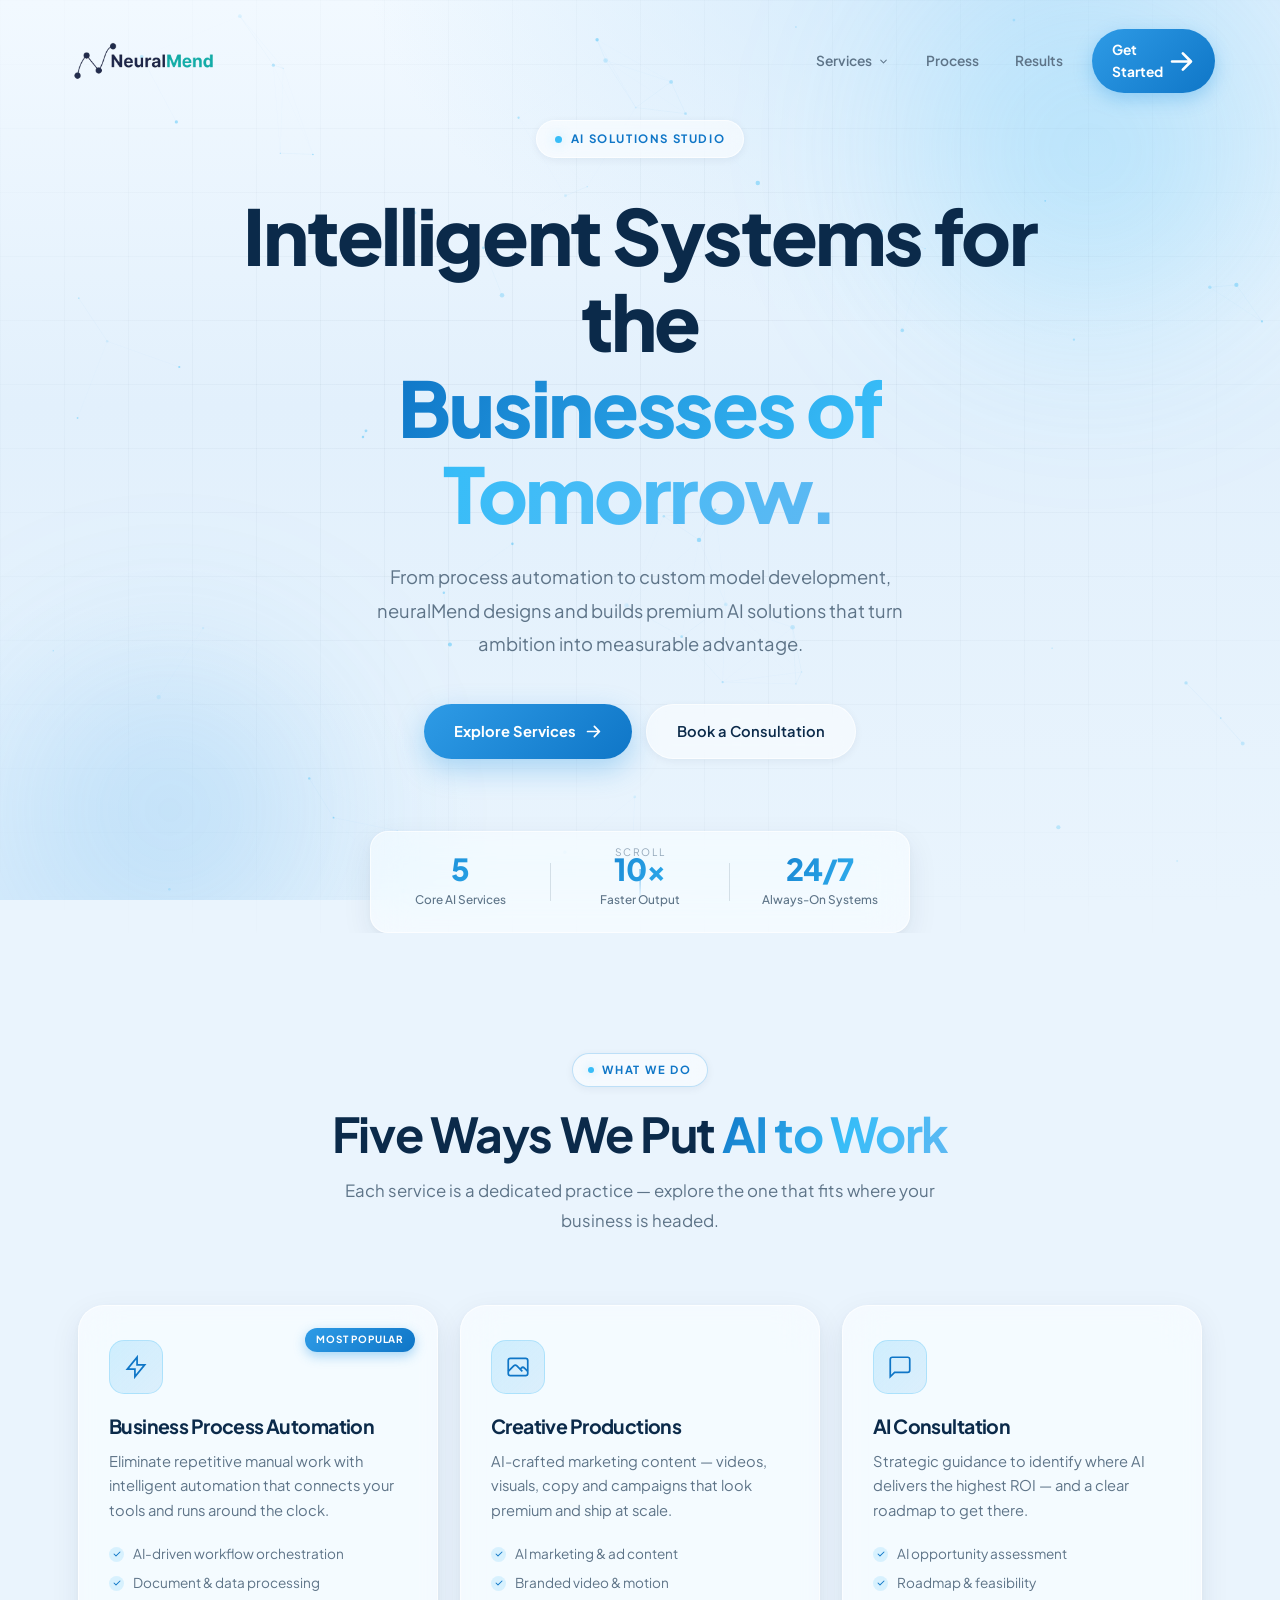
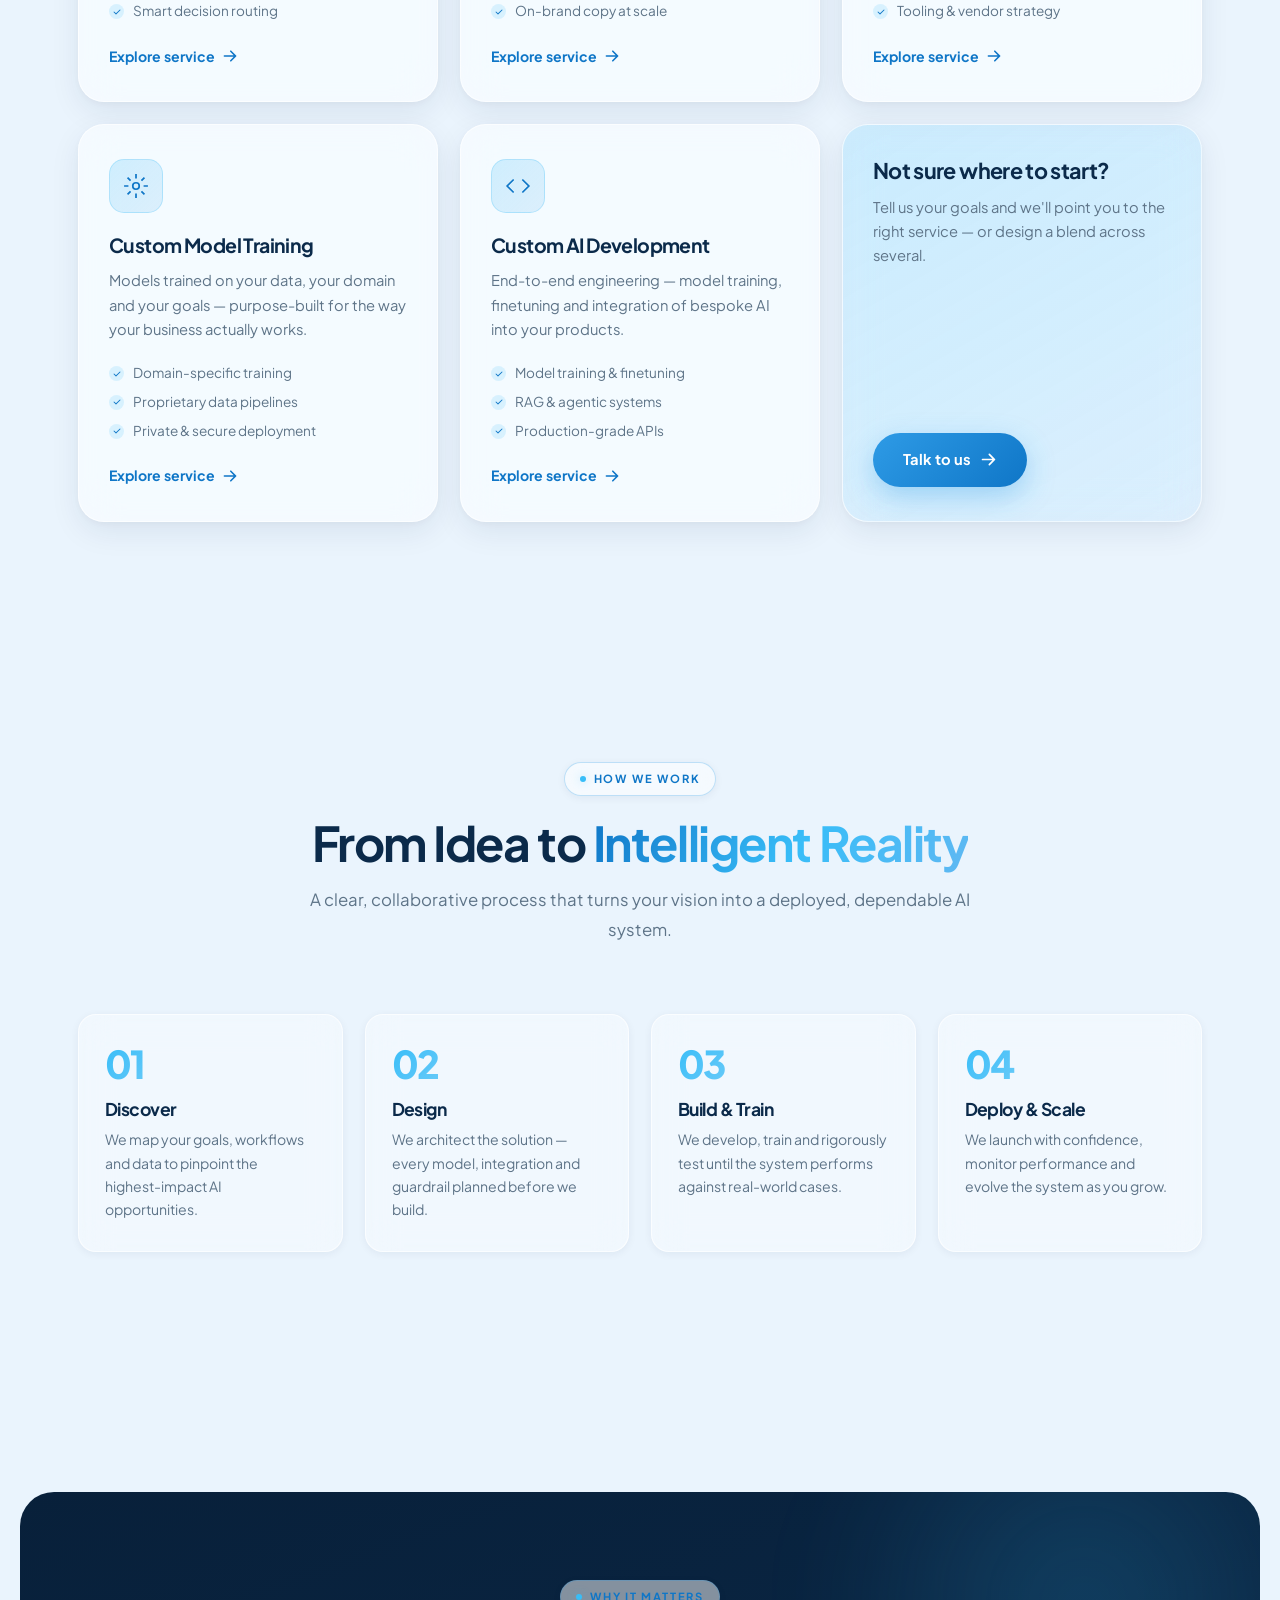
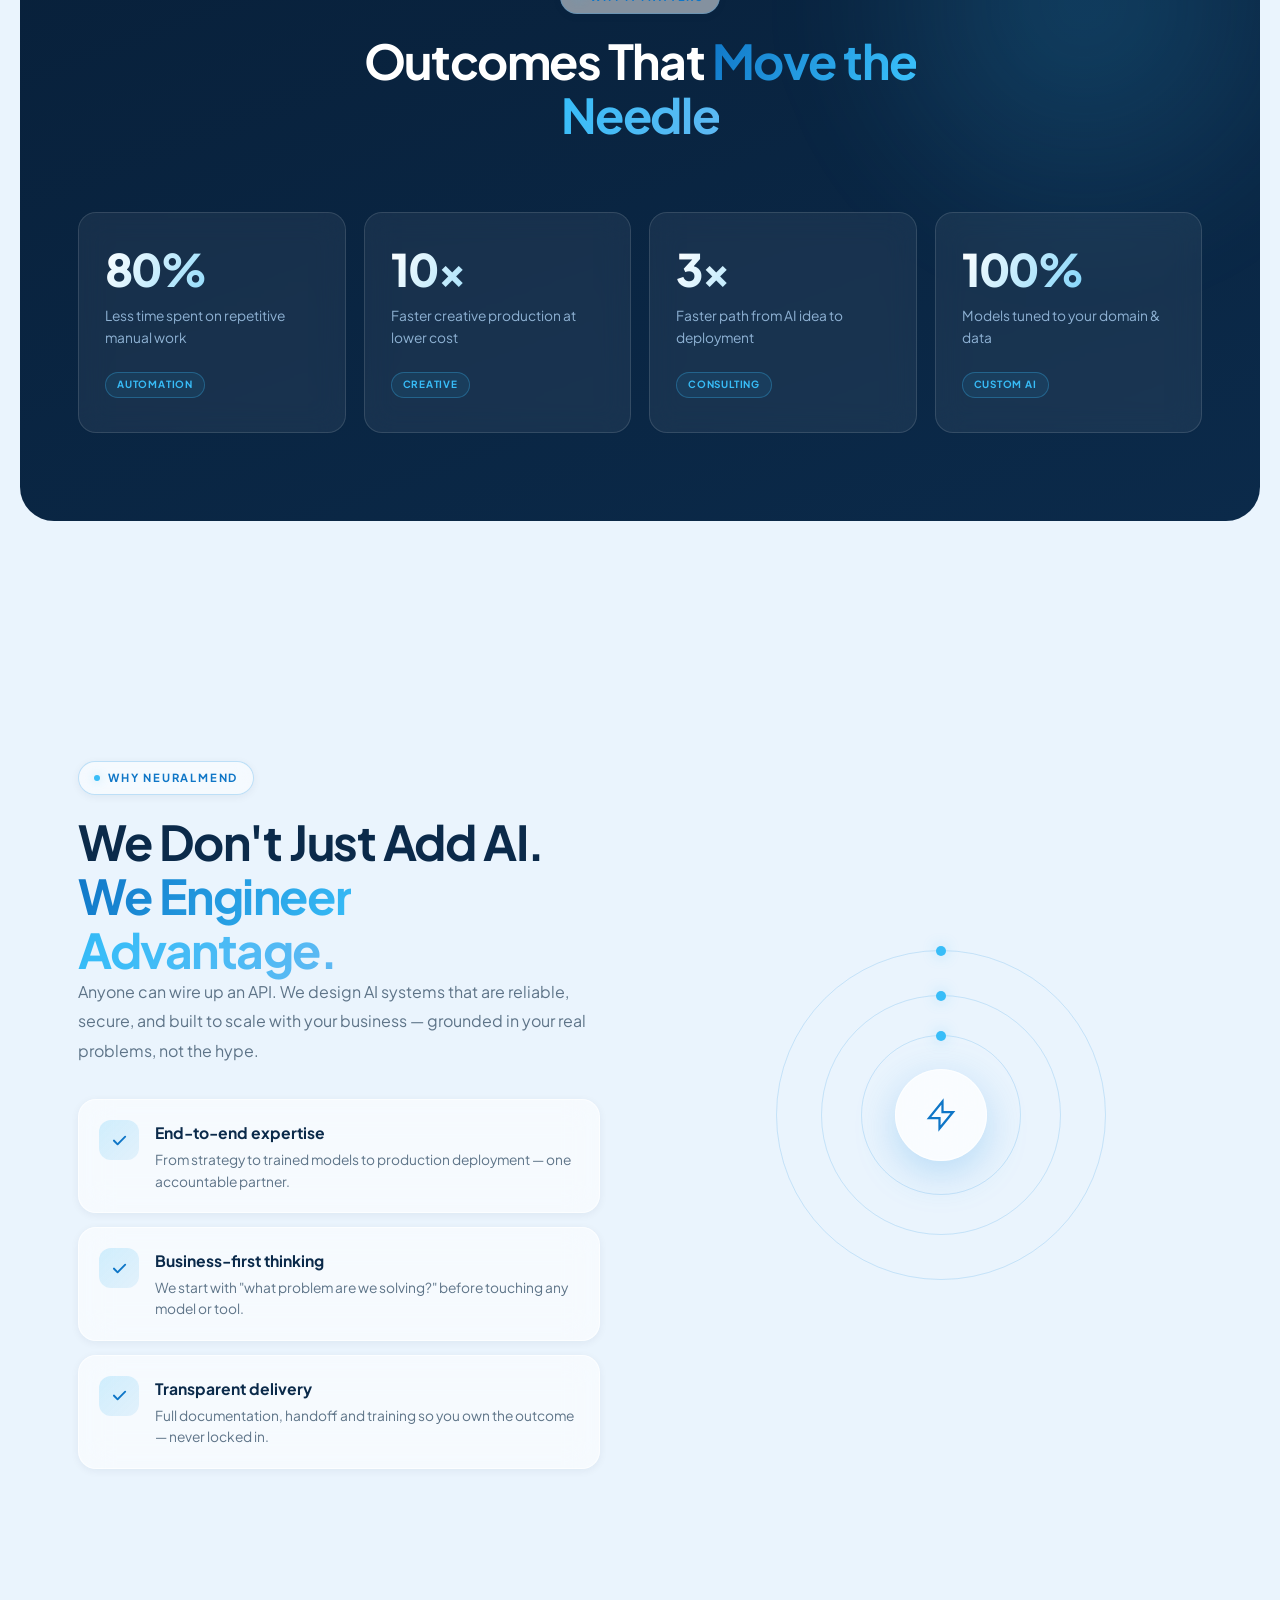
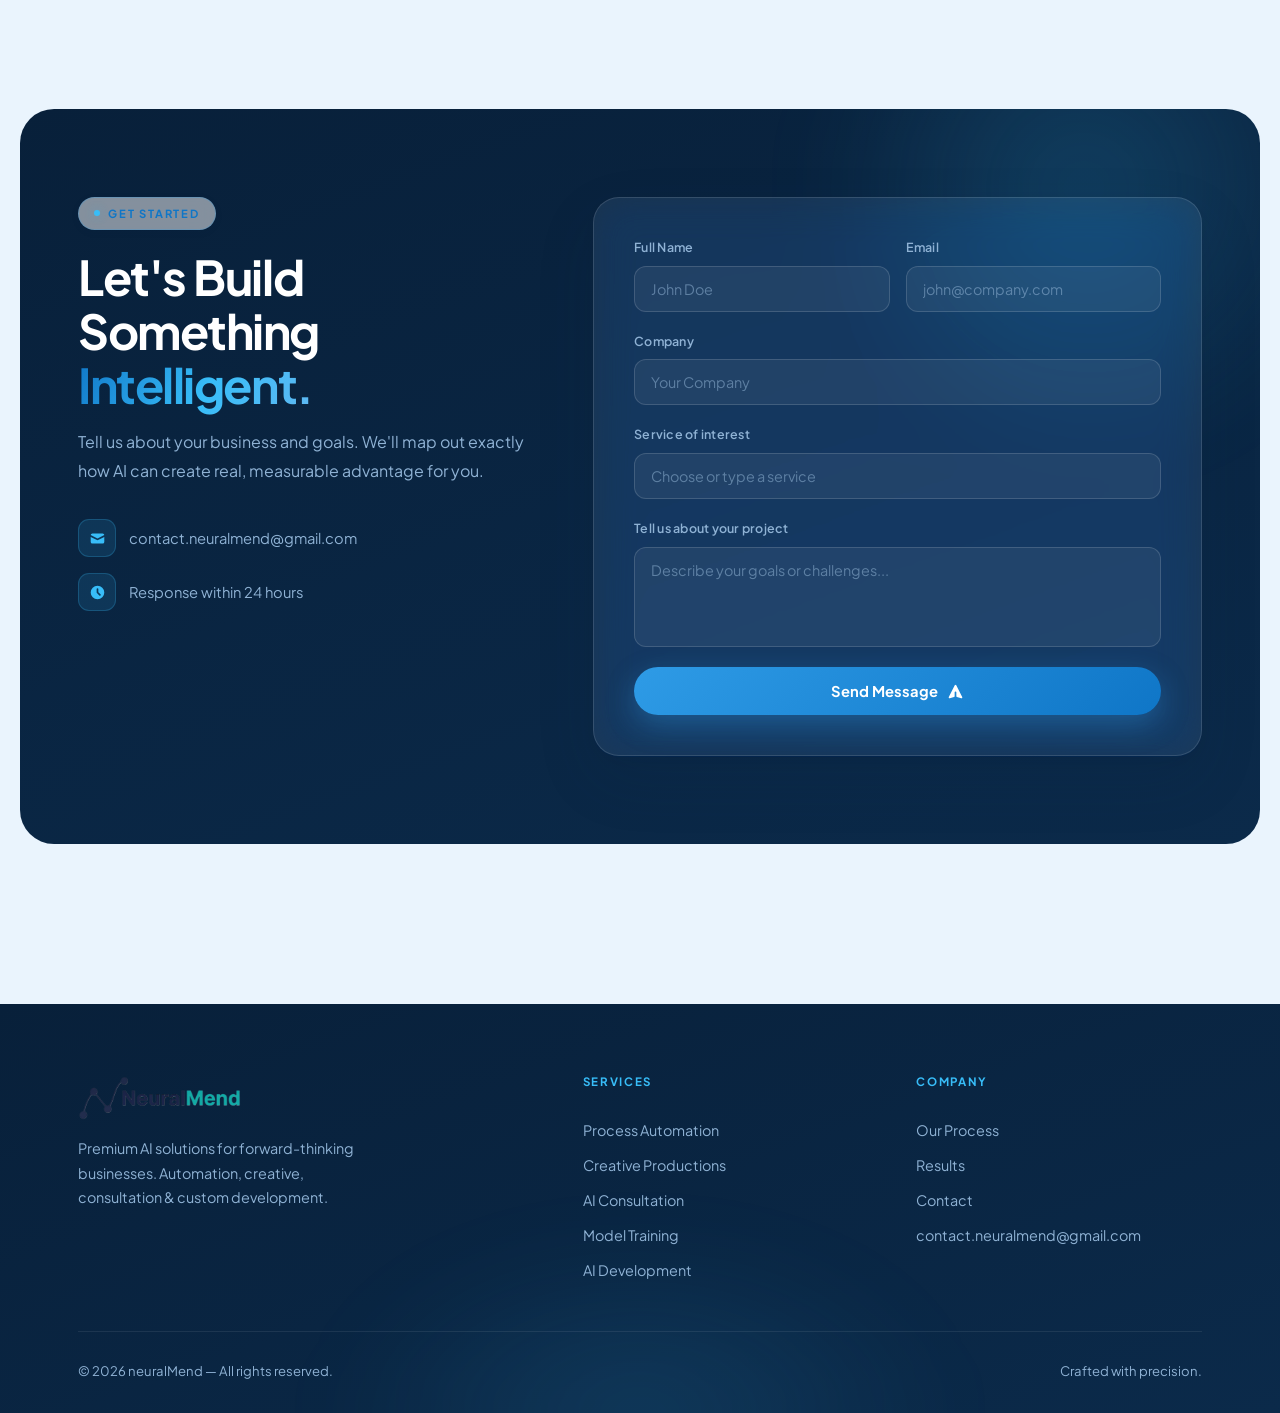
==== commit 017e23f0: "Redesign site with premium glassy light-blue theme and per-service pages - Rebuild design system in " ====
--- a/index.html
+++ b/index.html
@@ -3,30 +3,58 @@
 <head>
   <meta charset="UTF-8" />
   <meta name="viewport" content="width=device-width, initial-scale=1.0" />
-  <title>neuralMend — Business Automation Agency</title>
+  <title>neuralMend — AI Solutions for Forward-Thinking Businesses</title>
+  <meta name="description" content="neuralMend builds premium AI solutions — process automation, creative production, consultation, and custom model training & development." />
+  <link rel="icon" type="image/png" href="favicon.png" />
   <link rel="preconnect" href="https://fonts.googleapis.com" />
   <link rel="preconnect" href="https://fonts.gstatic.com" crossorigin />
   <link href="https://fonts.googleapis.com/css2?family=Plus+Jakarta+Sans:wght@300;400;500;600;700;800&display=swap" rel="stylesheet" />
   <link rel="stylesheet" href="styles.css" />
 </head>
 <body>
+  <div class="page-bg"></div>
 
   <!-- NAV -->
   <nav id="navbar">
     <div class="nav-inner">
-      <a href="#" class="nav-logo-link">
-        <img src="logo.png" alt="NeuralMend" class="nav-logo-img" />
+      <a href="index.html" class="nav-logo-link">
+        <img src="logo-mark.png" alt="neuralMend" class="nav-logo-img" />
       </a>
       <ul class="nav-links">
-        <li><a href="#services">Services</a></li>
-        <li><a href="#how">Process</a></li>
-        <li><a href="#stack">Stack</a></li>
+        <li>
+          <a href="#services">Services
+            <svg class="chev" viewBox="0 0 20 20" fill="currentColor"><path fill-rule="evenodd" d="M5.23 7.21a.75.75 0 011.06.02L10 11.17l3.71-3.94a.75.75 0 111.08 1.04l-4.25 4.5a.75.75 0 01-1.08 0l-4.25-4.5a.75.75 0 01.02-1.06z" clip-rule="evenodd"/></svg>
+          </a>
+          <div class="nav-dropdown">
+            <a href="service-automation.html">
+              <span class="dd-icon"><svg viewBox="0 0 24 24" fill="none" stroke="currentColor" stroke-width="1.6"><path d="M13 10V3L4 14h7v7l9-11h-7z"/></svg></span>
+              <span class="dd-text"><strong>Business Process Automation</strong><span>Automate operations with AI</span></span>
+            </a>
+            <a href="service-creative.html">
+              <span class="dd-icon"><svg viewBox="0 0 24 24" fill="none" stroke="currentColor" stroke-width="1.6"><path d="M15 8h.01M3 6a2 2 0 012-2h14a2 2 0 012 2v12a2 2 0 01-2 2H5a2 2 0 01-2-2V6z"/><path d="m3 16 5-5c.93-.93 2.07-.93 3 0l5 5"/><path d="m14 14 1-1c.93-.93 2.07-.93 3 0l3 3"/></svg></span>
+              <span class="dd-text"><strong>Creative Productions</strong><span>AI marketing content</span></span>
+            </a>
+            <a href="service-consultation.html">
+              <span class="dd-icon"><svg viewBox="0 0 24 24" fill="none" stroke="currentColor" stroke-width="1.6"><path d="M21 15a2 2 0 0 1-2 2H7l-4 4V5a2 2 0 0 1 2-2h14a2 2 0 0 1 2 2z"/></svg></span>
+              <span class="dd-text"><strong>AI Consultation</strong><span>Strategy & roadmapping</span></span>
+            </a>
+            <a href="service-model-training.html">
+              <span class="dd-icon"><svg viewBox="0 0 24 24" fill="none" stroke="currentColor" stroke-width="1.6"><circle cx="12" cy="12" r="3"/><path d="M12 1v4M12 19v4M4.2 4.2l2.8 2.8M17 17l2.8 2.8M1 12h4M19 12h4M4.2 19.8 7 17M17 7l2.8-2.8"/></svg></span>
+              <span class="dd-text"><strong>Custom Model Training</strong><span>Models for your business</span></span>
+            </a>
+            <a href="service-development.html">
+              <span class="dd-icon"><svg viewBox="0 0 24 24" fill="none" stroke="currentColor" stroke-width="1.6"><path d="m16 18 6-6-6-6M8 6l-6 6 6 6"/></svg></span>
+              <span class="dd-text"><strong>Custom AI Development</strong><span>Training, finetuning & more</span></span>
+            </a>
+          </div>
+        </li>
+        <li><a href="#process">Process</a></li>
         <li><a href="#results">Results</a></li>
-        <li><a href="#contact" class="nav-cta">Get Started</a></li>
+        <li><a href="#contact" class="nav-cta">Get Started
+          <svg viewBox="0 0 20 20" fill="currentColor"><path fill-rule="evenodd" d="M10.293 3.293a1 1 0 011.414 0l6 6a1 1 0 010 1.414l-6 6a1 1 0 01-1.414-1.414L14.586 11H3a1 1 0 110-2h11.586l-4.293-4.293a1 1 0 010-1.414z" clip-rule="evenodd"/></svg>
+        </a></li>
       </ul>
-      <button class="hamburger" id="hamburger" aria-label="Menu">
-        <span></span><span></span><span></span>
-      </button>
+      <button class="hamburger" id="hamburger" aria-label="Menu"><span></span><span></span><span></span></button>
     </div>
   </nav>
 
@@ -34,255 +62,162 @@
   <section class="hero" id="hero">
     <div class="hero-bg">
       <canvas id="particleCanvas"></canvas>
-      <div class="hero-gradient"></div>
     </div>
     <div class="hero-content">
-      <div class="hero-badge">Business Automation Agency</div>
+      <div class="hero-badge">AI Solutions Studio</div>
       <h1 class="hero-title">
-        Automate the <br />
-        <span class="gradient-text">Repetitive.</span><br />
-        Scale the <span class="gradient-text">Exceptional.</span>
+        Intelligent Systems for the<br />
+        <span class="gradient-text">Businesses of Tomorrow.</span>
       </h1>
       <p class="hero-sub">
-        We architect intelligent automation systems that eliminate manual work,
-        unify your tools, and let your team focus on what moves the needle.
+        From process automation to custom model development, neuralMend designs and
+        builds premium AI solutions that turn ambition into measurable advantage.
       </p>
       <div class="hero-actions">
-        <a href="#contact" class="btn-primary">Start Automating</a>
-        <a href="#services" class="btn-ghost">Explore Services</a>
+        <a href="#services" class="btn-primary">Explore Services
+          <svg viewBox="0 0 20 20" fill="currentColor"><path fill-rule="evenodd" d="M10.293 3.293a1 1 0 011.414 0l6 6a1 1 0 010 1.414l-6 6a1 1 0 01-1.414-1.414L14.586 11H3a1 1 0 110-2h11.586l-4.293-4.293a1 1 0 010-1.414z" clip-rule="evenodd"/></svg>
+        </a>
+        <a href="#contact" class="btn-ghost">Book a Consultation</a>
       </div>
       <div class="hero-metrics">
-        <div class="metric"><span class="metric-num">10×</span><span class="metric-label">Faster Workflows</span></div>
+        <div class="metric"><span class="metric-num">5</span><span class="metric-label">Core AI Services</span></div>
         <div class="metric-divider"></div>
-        <div class="metric"><span class="metric-num">80%</span><span class="metric-label">Time Saved</span></div>
+        <div class="metric"><span class="metric-num">10×</span><span class="metric-label">Faster Output</span></div>
         <div class="metric-divider"></div>
-        <div class="metric"><span class="metric-num">100+</span><span class="metric-label">Integrations</span></div>
-      </div>
-    </div>
-    <div class="scroll-hint">
-      <span>Scroll</span>
-      <div class="scroll-line"></div>
-    </div>
+        <div class="metric"><span class="metric-num">24/7</span><span class="metric-label">Always-On Systems</span></div>
+      </div>
+    </div>
+    <div class="scroll-hint"><span>Scroll</span><div class="scroll-line"></div></div>
   </section>
 
   <!-- SERVICES -->
   <section class="section" id="services">
     <div class="container">
       <div class="section-header">
-        <div class="tag">What We Build</div>
-        <h2>Automation That <span class="gradient-text">Works While You Sleep</span></h2>
-        <p>From simple task automations to complex multi-system orchestrations — we design, build, and maintain it all.</p>
+        <div class="tag">What We Do</div>
+        <h2>Five Ways We Put <span class="gradient-text">AI to Work</span></h2>
+        <p>Each service is a dedicated practice — explore the one that fits where your business is headed.</p>
       </div>
       <div class="services-grid">
-        <div class="service-card featured">
-          <div class="service-icon">
-            <svg viewBox="0 0 24 24" fill="none" stroke="currentColor" stroke-width="1.5"><path d="M13 10V3L4 14h7v7l9-11h-7z"/></svg>
-          </div>
-          <h3>Workflow Automation</h3>
-          <p>Design and deploy n8n workflows that connect your CRM, email, spreadsheets, databases, and more — automatically.</p>
-          <ul class="service-list">
-            <li>Multi-step process automation</li>
-            <li>Error handling & monitoring</li>
-            <li>Real-time & scheduled triggers</li>
-          </ul>
-          <div class="service-tag">Most Popular</div>
-        </div>
-        <div class="service-card">
-          <div class="service-icon">
-            <svg viewBox="0 0 24 24" fill="none" stroke="currentColor" stroke-width="1.5"><circle cx="12" cy="12" r="3"/><path d="M12 1v4M12 19v4M4.22 4.22l2.83 2.83M16.95 16.95l2.83 2.83M1 12h4M19 12h4M4.22 19.78l2.83-2.83M16.95 7.05l2.83-2.83"/></svg>
-          </div>
-          <h3>AI-Powered Pipelines</h3>
-          <p>Integrate LLMs into your workflows for intelligent document processing, auto-responses, and decision automation.</p>
-          <ul class="service-list">
-            <li>GPT/Claude integration</li>
-            <li>Document parsing & extraction</li>
-            <li>Smart routing logic</li>
-          </ul>
-        </div>
-        <div class="service-card">
-          <div class="service-icon">
-            <svg viewBox="0 0 24 24" fill="none" stroke="currentColor" stroke-width="1.5"><rect x="2" y="3" width="20" height="14" rx="2"/><path d="M8 21h8M12 17v4"/></svg>
-          </div>
-          <h3>Dashboard & Reporting</h3>
-          <p>Automated data aggregation and live dashboards so you always have a pulse on your business without lifting a finger.</p>
-          <ul class="service-list">
-            <li>Automated data sync</li>
-            <li>Custom KPI dashboards</li>
-            <li>Scheduled reports</li>
-          </ul>
-        </div>
-        <div class="service-card">
-          <div class="service-icon">
-            <svg viewBox="0 0 24 24" fill="none" stroke="currentColor" stroke-width="1.5"><path d="M17 21v-2a4 4 0 0 0-4-4H5a4 4 0 0 0-4 4v2"/><circle cx="9" cy="7" r="4"/><path d="M23 21v-2a4 4 0 0 0-3-3.87"/><path d="M16 3.13a4 4 0 0 1 0 7.75"/></svg>
-          </div>
-          <h3>CRM & Lead Automation</h3>
-          <p>Capture, qualify, and nurture leads automatically. From form fill to follow-up — your sales funnel runs itself.</p>
-          <ul class="service-list">
-            <li>Lead capture & scoring</li>
-            <li>Automated follow-up sequences</li>
-            <li>CRM data sync</li>
-          </ul>
-        </div>
-        <div class="service-card">
-          <div class="service-icon">
-            <svg viewBox="0 0 24 24" fill="none" stroke="currentColor" stroke-width="1.5"><path d="M21 16V8a2 2 0 0 0-1-1.73l-7-4a2 2 0 0 0-2 0l-7 4A2 2 0 0 0 3 8v8a2 2 0 0 0 1 1.73l7 4a2 2 0 0 0 2 0l7-4A2 2 0 0 0 21 16z"/></svg>
-          </div>
-          <h3>System Integration</h3>
-          <p>Break down data silos. We connect your disparate tools into a unified, synchronized ecosystem.</p>
-          <ul class="service-list">
-            <li>API integration & webhooks</li>
-            <li>Two-way data sync</li>
-            <li>Legacy system bridges</li>
-          </ul>
-        </div>
-        <div class="service-card">
-          <div class="service-icon">
-            <svg viewBox="0 0 24 24" fill="none" stroke="currentColor" stroke-width="1.5"><path d="M12 22s8-4 8-10V5l-8-3-8 3v7c0 6 8 10 8 10z"/></svg>
-          </div>
-          <h3>Maintenance & Support</h3>
-          <p>Your automations stay live and healthy. We monitor, update, and evolve your workflows as your business grows.</p>
-          <ul class="service-list">
-            <li>24/7 uptime monitoring</li>
-            <li>Proactive maintenance</li>
-            <li>On-demand modifications</li>
-          </ul>
-        </div>
-      </div>
-    </div>
-  </section>
-
-  <!-- HOW IT WORKS -->
-  <section class="section section-alt" id="how">
+        <a href="service-automation.html" class="service-card">
+          <div class="service-badge">Most Popular</div>
+          <div class="service-icon"><svg viewBox="0 0 24 24" fill="none" stroke="currentColor" stroke-width="1.6"><path d="M13 10V3L4 14h7v7l9-11h-7z"/></svg></div>
+          <h3>Business Process Automation</h3>
+          <p>Eliminate repetitive manual work with intelligent automation that connects your tools and runs around the clock.</p>
+          <ul class="service-list">
+            <li>AI-driven workflow orchestration</li>
+            <li>Document & data processing</li>
+            <li>Smart decision routing</li>
+          </ul>
+          <span class="service-link">Explore service
+            <svg viewBox="0 0 20 20" fill="currentColor"><path fill-rule="evenodd" d="M10.293 3.293a1 1 0 011.414 0l6 6a1 1 0 010 1.414l-6 6a1 1 0 01-1.414-1.414L14.586 11H3a1 1 0 110-2h11.586l-4.293-4.293a1 1 0 010-1.414z" clip-rule="evenodd"/></svg>
+          </span>
+        </a>
+        <a href="service-creative.html" class="service-card">
+          <div class="service-icon"><svg viewBox="0 0 24 24" fill="none" stroke="currentColor" stroke-width="1.6"><path d="M15 8h.01M3 6a2 2 0 012-2h14a2 2 0 012 2v12a2 2 0 01-2 2H5a2 2 0 01-2-2V6z"/><path d="m3 16 5-5c.93-.93 2.07-.93 3 0l5 5"/><path d="m14 14 1-1c.93-.93 2.07-.93 3 0l3 3"/></svg></div>
+          <h3>Creative Productions</h3>
+          <p>AI-crafted marketing content — videos, visuals, copy and campaigns that look premium and ship at scale.</p>
+          <ul class="service-list">
+            <li>AI marketing & ad content</li>
+            <li>Branded video & motion</li>
+            <li>On-brand copy at scale</li>
+          </ul>
+          <span class="service-link">Explore service
+            <svg viewBox="0 0 20 20" fill="currentColor"><path fill-rule="evenodd" d="M10.293 3.293a1 1 0 011.414 0l6 6a1 1 0 010 1.414l-6 6a1 1 0 01-1.414-1.414L14.586 11H3a1 1 0 110-2h11.586l-4.293-4.293a1 1 0 010-1.414z" clip-rule="evenodd"/></svg>
+          </span>
+        </a>
+        <a href="service-consultation.html" class="service-card">
+          <div class="service-icon"><svg viewBox="0 0 24 24" fill="none" stroke="currentColor" stroke-width="1.6"><path d="M21 15a2 2 0 0 1-2 2H7l-4 4V5a2 2 0 0 1 2-2h14a2 2 0 0 1 2 2z"/></svg></div>
+          <h3>AI Consultation</h3>
+          <p>Strategic guidance to identify where AI delivers the highest ROI — and a clear roadmap to get there.</p>
+          <ul class="service-list">
+            <li>AI opportunity assessment</li>
+            <li>Roadmap & feasibility</li>
+            <li>Tooling & vendor strategy</li>
+          </ul>
+          <span class="service-link">Explore service
+            <svg viewBox="0 0 20 20" fill="currentColor"><path fill-rule="evenodd" d="M10.293 3.293a1 1 0 011.414 0l6 6a1 1 0 010 1.414l-6 6a1 1 0 01-1.414-1.414L14.586 11H3a1 1 0 110-2h11.586l-4.293-4.293a1 1 0 010-1.414z" clip-rule="evenodd"/></svg>
+          </span>
+        </a>
+        <a href="service-model-training.html" class="service-card">
+          <div class="service-icon"><svg viewBox="0 0 24 24" fill="none" stroke="currentColor" stroke-width="1.6"><circle cx="12" cy="12" r="3"/><path d="M12 1v4M12 19v4M4.2 4.2l2.8 2.8M17 17l2.8 2.8M1 12h4M19 12h4M4.2 19.8 7 17M17 7l2.8-2.8"/></svg></div>
+          <h3>Custom Model Training</h3>
+          <p>Models trained on your data, your domain and your goals — purpose-built for the way your business actually works.</p>
+          <ul class="service-list">
+            <li>Domain-specific training</li>
+            <li>Proprietary data pipelines</li>
+            <li>Private & secure deployment</li>
+          </ul>
+          <span class="service-link">Explore service
+            <svg viewBox="0 0 20 20" fill="currentColor"><path fill-rule="evenodd" d="M10.293 3.293a1 1 0 011.414 0l6 6a1 1 0 010 1.414l-6 6a1 1 0 01-1.414-1.414L14.586 11H3a1 1 0 110-2h11.586l-4.293-4.293a1 1 0 010-1.414z" clip-rule="evenodd"/></svg>
+          </span>
+        </a>
+        <a href="service-development.html" class="service-card">
+          <div class="service-icon"><svg viewBox="0 0 24 24" fill="none" stroke="currentColor" stroke-width="1.6"><path d="m16 18 6-6-6-6M8 6l-6 6 6 6"/></svg></div>
+          <h3>Custom AI Development</h3>
+          <p>End-to-end engineering — model training, finetuning and integration of bespoke AI into your products.</p>
+          <ul class="service-list">
+            <li>Model training & finetuning</li>
+            <li>RAG & agentic systems</li>
+            <li>Production-grade APIs</li>
+          </ul>
+          <span class="service-link">Explore service
+            <svg viewBox="0 0 20 20" fill="currentColor"><path fill-rule="evenodd" d="M10.293 3.293a1 1 0 011.414 0l6 6a1 1 0 010 1.414l-6 6a1 1 0 01-1.414-1.414L14.586 11H3a1 1 0 110-2h11.586l-4.293-4.293a1 1 0 010-1.414z" clip-rule="evenodd"/></svg>
+          </span>
+        </a>
+        <div class="service-card" style="justify-content:center;align-items:flex-start;background:linear-gradient(150deg,rgba(56,189,248,0.16),rgba(46,155,230,0.06));">
+          <h3 style="font-size:1.35rem;">Not sure where to start?</h3>
+          <p>Tell us your goals and we'll point you to the right service — or design a blend across several.</p>
+          <a href="#contact" class="btn-primary" style="margin-top:6px;">Talk to us
+            <svg viewBox="0 0 20 20" fill="currentColor"><path fill-rule="evenodd" d="M10.293 3.293a1 1 0 011.414 0l6 6a1 1 0 010 1.414l-6 6a1 1 0 01-1.414-1.414L14.586 11H3a1 1 0 110-2h11.586l-4.293-4.293a1 1 0 010-1.414z" clip-rule="evenodd"/></svg>
+          </a>
+        </div>
+      </div>
+    </div>
+  </section>
+
+  <!-- PROCESS -->
+  <section class="section" id="process">
     <div class="container">
       <div class="section-header">
-        <div class="tag">Our Process</div>
-        <h2>From Idea to <span class="gradient-text">Automated Reality</span></h2>
-        <p>A clear, collaborative process that gets your automation live — fast.</p>
+        <div class="tag">How We Work</div>
+        <h2>From Idea to <span class="gradient-text">Intelligent Reality</span></h2>
+        <p>A clear, collaborative process that turns your vision into a deployed, dependable AI system.</p>
       </div>
       <div class="process-steps">
         <div class="step">
           <div class="step-number">01</div>
-          <div class="step-content">
-            <h3>Discovery</h3>
-            <p>We map your current workflows, identify bottlenecks, and pinpoint the highest-ROI automation opportunities.</p>
-          </div>
-          <div class="step-connector"></div>
+          <div class="step-content"><h3>Discover</h3><p>We map your goals, workflows and data to pinpoint the highest-impact AI opportunities.</p></div>
         </div>
         <div class="step">
           <div class="step-number">02</div>
-          <div class="step-content">
-            <h3>Blueprint</h3>
-            <p>We design the automation architecture — every trigger, action, and integration mapped before a single node is placed.</p>
-          </div>
-          <div class="step-connector"></div>
+          <div class="step-content"><h3>Design</h3><p>We architect the solution — every model, integration and guardrail planned before we build.</p></div>
         </div>
         <div class="step">
           <div class="step-number">03</div>
-          <div class="step-content">
-            <h3>Build & Test</h3>
-            <p>We build in n8n, rigorously test edge cases, and validate every path before going live.</p>
-          </div>
-          <div class="step-connector"></div>
+          <div class="step-content"><h3>Build & Train</h3><p>We develop, train and rigorously test until the system performs against real-world cases.</p></div>
         </div>
         <div class="step">
           <div class="step-number">04</div>
-          <div class="step-content">
-            <h3>Deploy & Scale</h3>
-            <p>Launch with confidence. We monitor performance and iterate as your needs evolve.</p>
-          </div>
-        </div>
-      </div>
-    </div>
-  </section>
-
-  <!-- TECH STACK -->
-  <section class="section" id="stack">
-    <div class="container">
-      <div class="section-header">
-        <div class="tag">Technology</div>
-        <h2>Built on Tools <span class="gradient-text">You Can Trust</span></h2>
-        <p>We work with the world's leading automation and integration platforms.</p>
-      </div>
-      <div class="stack-grid">
-        <div class="stack-item">
-          <div class="stack-logo">
-            <svg viewBox="0 0 40 40" fill="none"><rect width="40" height="40" rx="10" fill="#EA4B71" fill-opacity="0.15"/><path d="M20 8C13.373 8 8 13.373 8 20s5.373 12 12 12 12-5.373 12-12S26.627 8 20 8zm0 4a4 4 0 110 8 4 4 0 010-8zm0 17c-3.314 0-6.257-1.69-8-4.25.04-2.66 5.34-4.125 8-4.125 2.646 0 7.96 1.465 8 4.125C26.257 27.31 23.314 29 20 29z" fill="#EA4B71"/></svg>
-          </div>
-          <span>n8n</span>
-        </div>
-        <div class="stack-item">
-          <div class="stack-logo">
-            <svg viewBox="0 0 40 40" fill="none"><rect width="40" height="40" rx="10" fill="#FF6B35" fill-opacity="0.15"/><path d="M20 8l10 6v12l-10 6L10 26V14L20 8zm0 4l-7 4.2V23.8L20 28l7-4.2V16.2L20 12z" fill="#FF6B35"/></svg>
-          </div>
-          <span>Make</span>
-        </div>
-        <div class="stack-item">
-          <div class="stack-logo">
-            <svg viewBox="0 0 40 40" fill="none"><rect width="40" height="40" rx="10" fill="#C9A84C" fill-opacity="0.15"/><path d="M12 14h16v2H12zm0 5h16v2H12zm0 5h10v2H12z" fill="#C9A84C"/></svg>
-          </div>
-          <span>Airtable</span>
-        </div>
-        <div class="stack-item">
-          <div class="stack-logo">
-            <svg viewBox="0 0 40 40" fill="none"><rect width="40" height="40" rx="10" fill="#4285F4" fill-opacity="0.15"/><path d="M20 10l8 14H12L20 10zm0 5l-4 7h8l-4-7z" fill="#4285F4"/></svg>
-          </div>
-          <span>Google APIs</span>
-        </div>
-        <div class="stack-item">
-          <div class="stack-logo">
-            <svg viewBox="0 0 40 40" fill="none"><rect width="40" height="40" rx="10" fill="#00C7B7" fill-opacity="0.15"/><circle cx="20" cy="20" r="8" stroke="#00C7B7" stroke-width="2"/><circle cx="20" cy="20" r="3" fill="#00C7B7"/></svg>
-          </div>
-          <span>Webhooks</span>
-        </div>
-        <div class="stack-item">
-          <div class="stack-logo">
-            <svg viewBox="0 0 40 40" fill="none"><rect width="40" height="40" rx="10" fill="#7C3AED" fill-opacity="0.15"/><path d="M14 14h12v3H14zm2 5h8v3h-8zm-2 5h12v3H14z" fill="#7C3AED"/></svg>
-          </div>
-          <span>OpenAI / Claude</span>
-        </div>
-        <div class="stack-item">
-          <div class="stack-logo">
-            <svg viewBox="0 0 40 40" fill="none"><rect width="40" height="40" rx="10" fill="#00AA44" fill-opacity="0.15"/><path d="M20 12c-4.418 0-8 2-8 8s3.582 8 8 8 8-2 8-8-3.582-8-8-8zm-1 12v-8l6 4-6 4z" fill="#00AA44"/></svg>
-          </div>
-          <span>Zapier</span>
-        </div>
-        <div class="stack-item">
-          <div class="stack-logo">
-            <svg viewBox="0 0 40 40" fill="none"><rect width="40" height="40" rx="10" fill="#C9A84C" fill-opacity="0.15"/><path d="M11 14h18v2H11zm0 5h18v2H11zm0 5h12v2H11z" fill="#C9A84C"/></svg>
-          </div>
-          <span>Notion</span>
+          <div class="step-content"><h3>Deploy & Scale</h3><p>We launch with confidence, monitor performance and evolve the system as you grow.</p></div>
         </div>
       </div>
     </div>
   </section>
 
   <!-- RESULTS -->
-  <section class="section section-dark" id="results">
-    <div class="container">
-      <div class="section-header light">
-        <div class="tag">Client Results</div>
-        <h2>Real Outcomes, <span class="gradient-text">Real Numbers</span></h2>
-      </div>
-      <div class="results-grid">
-        <div class="result-card">
-          <div class="result-num">73%</div>
-          <div class="result-label">Reduction in manual data entry for an e-commerce brand</div>
-          <div class="result-tag">E-Commerce</div>
-        </div>
-        <div class="result-card">
-          <div class="result-num">4.5hrs</div>
-          <div class="result-label">Saved per day by automating lead intake & CRM updates</div>
-          <div class="result-tag">SaaS Sales</div>
-        </div>
-        <div class="result-card">
-          <div class="result-num">3×</div>
-          <div class="result-label">Faster onboarding by automating client welcome sequences</div>
-          <div class="result-tag">Agency</div>
-        </div>
-        <div class="result-card">
-          <div class="result-num">$0</div>
-          <div class="result-label">In missed invoices after automating billing reminders</div>
-          <div class="result-tag">Consulting Firm</div>
+  <section class="section">
+    <div class="section-dark">
+      <div class="container" style="padding-top:88px;padding-bottom:88px;">
+        <div class="section-header light">
+          <div class="tag">Why It Matters</div>
+          <h2>Outcomes That <span class="gradient-text">Move the Needle</span></h2>
+        </div>
+        <div class="results-grid" id="results">
+          <div class="result-card"><div class="result-num">80%</div><div class="result-label">Less time spent on repetitive manual work</div><div class="result-tag">Automation</div></div>
+          <div class="result-card"><div class="result-num">10×</div><div class="result-label">Faster creative production at lower cost</div><div class="result-tag">Creative</div></div>
+          <div class="result-card"><div class="result-num">3×</div><div class="result-label">Faster path from AI idea to deployment</div><div class="result-tag">Consulting</div></div>
+          <div class="result-card"><div class="result-num">100%</div><div class="result-label">Models tuned to your domain & data</div><div class="result-tag">Custom AI</div></div>
         </div>
       </div>
     </div>
@@ -294,52 +229,29 @@
       <div class="why-grid">
         <div class="why-content">
           <div class="tag">Why neuralMend</div>
-          <h2>We Don't Just Build Automations.<br /><span class="gradient-text">We Build Systems.</span></h2>
-          <p>Anyone can string together a few nodes. We design automation architectures that are reliable, maintainable, and built to scale with your business — not against it.</p>
+          <h2>We Don't Just Add AI.<br /><span class="gradient-text">We Engineer Advantage.</span></h2>
+          <p>Anyone can wire up an API. We design AI systems that are reliable, secure, and built to scale with your business — grounded in your real problems, not the hype.</p>
           <div class="why-points">
             <div class="why-point">
-              <div class="why-icon">
-                <svg viewBox="0 0 20 20" fill="currentColor"><path fill-rule="evenodd" d="M16.707 5.293a1 1 0 010 1.414l-8 8a1 1 0 01-1.414 0l-4-4a1 1 0 011.414-1.414L8 12.586l7.293-7.293a1 1 0 011.414 0z" clip-rule="evenodd"/></svg>
-              </div>
-              <div>
-                <strong>Deep n8n expertise</strong>
-                <p>We live and breathe n8n — self-hosted, cloud, complex expressions, custom nodes.</p>
-              </div>
+              <div class="why-icon"><svg viewBox="0 0 20 20" fill="currentColor"><path fill-rule="evenodd" d="M16.7 5.3a1 1 0 010 1.4l-8 8a1 1 0 01-1.4 0l-4-4a1 1 0 011.4-1.4L8 12.6l7.3-7.3a1 1 0 011.4 0z" clip-rule="evenodd"/></svg></div>
+              <div><strong>End-to-end expertise</strong><p>From strategy to trained models to production deployment — one accountable partner.</p></div>
             </div>
             <div class="why-point">
-              <div class="why-icon">
-                <svg viewBox="0 0 20 20" fill="currentColor"><path fill-rule="evenodd" d="M16.707 5.293a1 1 0 010 1.414l-8 8a1 1 0 01-1.414 0l-4-4a1 1 0 011.414-1.414L8 12.586l7.293-7.293a1 1 0 011.414 0z" clip-rule="evenodd"/></svg>
-              </div>
-              <div>
-                <strong>Business-first thinking</strong>
-                <p>We ask "what problem are we solving?" before touching any tooling.</p>
-              </div>
+              <div class="why-icon"><svg viewBox="0 0 20 20" fill="currentColor"><path fill-rule="evenodd" d="M16.7 5.3a1 1 0 010 1.4l-8 8a1 1 0 01-1.4 0l-4-4a1 1 0 011.4-1.4L8 12.6l7.3-7.3a1 1 0 011.4 0z" clip-rule="evenodd"/></svg></div>
+              <div><strong>Business-first thinking</strong><p>We start with "what problem are we solving?" before touching any model or tool.</p></div>
             </div>
             <div class="why-point">
-              <div class="why-icon">
-                <svg viewBox="0 0 20 20" fill="currentColor"><path fill-rule="evenodd" d="M16.707 5.293a1 1 0 010 1.414l-8 8a1 1 0 01-1.414 0l-4-4a1 1 0 011.414-1.414L8 12.586l7.293-7.293a1 1 0 011.414 0z" clip-rule="evenodd"/></svg>
-              </div>
-              <div>
-                <strong>Transparent delivery</strong>
-                <p>Full documentation, handoff, and training so you're never locked in.</p>
-              </div>
+              <div class="why-icon"><svg viewBox="0 0 20 20" fill="currentColor"><path fill-rule="evenodd" d="M16.7 5.3a1 1 0 010 1.4l-8 8a1 1 0 01-1.4 0l-4-4a1 1 0 011.4-1.4L8 12.6l7.3-7.3a1 1 0 011.4 0z" clip-rule="evenodd"/></svg></div>
+              <div><strong>Transparent delivery</strong><p>Full documentation, handoff and training so you own the outcome — never locked in.</p></div>
             </div>
           </div>
         </div>
         <div class="why-visual">
           <div class="orbit-container">
-            <div class="orbit-core">
-              <svg viewBox="0 0 24 24" fill="none" stroke="currentColor" stroke-width="1.5"><path d="M13 10V3L4 14h7v7l9-11h-7z"/></svg>
-            </div>
-            <div class="orbit orbit-1">
-              <div class="orbit-dot"></div>
-            </div>
-            <div class="orbit orbit-2">
-              <div class="orbit-dot"></div>
-            </div>
-            <div class="orbit orbit-3">
-              <div class="orbit-dot"></div>
-            </div>
+            <div class="orbit-core"><svg viewBox="0 0 24 24" fill="none" stroke="currentColor" stroke-width="1.5"><path d="M13 10V3L4 14h7v7l9-11h-7z"/></svg></div>
+            <div class="orbit orbit-1"><div class="orbit-dot"></div></div>
+            <div class="orbit orbit-2"><div class="orbit-dot"></div></div>
+            <div class="orbit orbit-3"><div class="orbit-dot"></div></div>
           </div>
         </div>
       </div>
@@ -347,48 +259,48 @@
   </section>
 
   <!-- CONTACT -->
-  <section class="section section-dark" id="contact">
-    <div class="container">
-      <div class="contact-wrapper">
-        <div class="contact-info">
-          <div class="tag">Get Started</div>
-          <h2>Ready to <span class="gradient-text">Automate?</span></h2>
-          <p>Tell us about your business and we'll map out exactly how automation can save you time and money.</p>
-          <div class="contact-details">
-            <div class="contact-item">
-              <svg viewBox="0 0 20 20" fill="currentColor"><path d="M2.003 5.884L10 9.882l7.997-3.998A2 2 0 0016 4H4a2 2 0 00-1.997 1.884z"/><path d="M18 8.118l-8 4-8-4V14a2 2 0 002 2h12a2 2 0 002-2V8.118z"/></svg>
-              <a href="mailto:madushan.neuralmend@gmail.com" style="color:inherit;text-decoration:none;">madushan.neuralmend@gmail.com</a>
-            </div>
-            <div class="contact-item">
-              <svg viewBox="0 0 20 20" fill="currentColor"><path fill-rule="evenodd" d="M10 18a8 8 0 100-16 8 8 0 000 16zm1-12a1 1 0 10-2 0v4a1 1 0 00.293.707l2.828 2.829a1 1 0 101.415-1.415L11 9.586V6z" clip-rule="evenodd"/></svg>
-              <span>Response within 24 hours</span>
+  <section class="section" id="contact">
+    <div class="section-dark">
+      <div class="container" style="padding-top:88px;padding-bottom:88px;">
+        <div class="contact-wrapper">
+          <div class="contact-info">
+            <div class="tag">Get Started</div>
+            <h2>Let's Build Something <span class="gradient-text">Intelligent.</span></h2>
+            <p>Tell us about your business and goals. We'll map out exactly how AI can create real, measurable advantage for you.</p>
+            <div class="contact-details">
+              <div class="contact-item">
+                <span class="contact-icon"><svg viewBox="0 0 20 20" fill="currentColor"><path d="M2.003 5.884L10 9.882l7.997-3.998A2 2 0 0016 4H4a2 2 0 00-1.997 1.884z"/><path d="M18 8.118l-8 4-8-4V14a2 2 0 002 2h12a2 2 0 002-2V8.118z"/></svg></span>
+                <a href="mailto:contact.neuralmend@gmail.com">contact.neuralmend@gmail.com</a>
+              </div>
+              <div class="contact-item">
+                <span class="contact-icon"><svg viewBox="0 0 20 20" fill="currentColor"><path fill-rule="evenodd" d="M10 18a8 8 0 100-16 8 8 0 000 16zm1-12a1 1 0 10-2 0v4a1 1 0 00.293.707l2.828 2.829a1 1 0 101.415-1.415L11 9.586V6z" clip-rule="evenodd"/></svg></span>
+                <span>Response within 24 hours</span>
+              </div>
             </div>
           </div>
-        </div>
-        <form class="contact-form" id="contactForm">
-          <div class="form-row">
+          <form class="contact-form" id="contactForm">
+            <div class="form-row">
+              <div class="form-group"><label for="name">Full Name</label><input type="text" id="name" placeholder="John Doe" required /></div>
+              <div class="form-group"><label for="email">Email</label><input type="email" id="email" placeholder="john@company.com" required /></div>
+            </div>
+            <div class="form-group"><label for="company">Company</label><input type="text" id="company" placeholder="Your Company" /></div>
             <div class="form-group">
-              <label for="name">Full Name</label>
-              <input type="text" id="name" placeholder="John Doe" required />
-            </div>
-            <div class="form-group">
-              <label for="email">Email</label>
-              <input type="email" id="email" placeholder="john@company.com" required />
-            </div>
-          </div>
-          <div class="form-group">
-            <label for="company">Company</label>
-            <input type="text" id="company" placeholder="Your Company" />
-          </div>
-          <div class="form-group">
-            <label for="message">What do you want to automate?</label>
-            <textarea id="message" rows="4" placeholder="Describe your current workflow pain points..." required></textarea>
-          </div>
-          <button type="submit" class="btn-primary btn-full">
-            <span>Send Message</span>
-            <svg viewBox="0 0 20 20" fill="currentColor"><path d="M10.894 2.553a1 1 0 00-1.788 0l-7 14a1 1 0 001.169 1.409l5-1.429A1 1 0 009 15.571V11a1 1 0 112 0v4.571a1 1 0 00.725.962l5 1.428a1 1 0 001.17-1.408l-7-14z"/></svg>
-          </button>
-        </form>
+              <label for="service">Service of interest</label>
+              <input list="services-list" id="service" placeholder="Choose or type a service" />
+              <datalist id="services-list">
+                <option value="Business Process Automation"></option>
+                <option value="Creative Productions"></option>
+                <option value="AI Consultation"></option>
+                <option value="Custom Model Training"></option>
+                <option value="Custom AI Development"></option>
+              </datalist>
+            </div>
+            <div class="form-group"><label for="message">Tell us about your project</label><textarea id="message" rows="4" placeholder="Describe your goals or challenges..." required></textarea></div>
+            <button type="submit" class="btn-primary btn-full"><span>Send Message</span>
+              <svg viewBox="0 0 20 20" fill="currentColor"><path d="M10.894 2.553a1 1 0 00-1.788 0l-7 14a1 1 0 001.169 1.409l5-1.429A1 1 0 009 15.571V11a1 1 0 112 0v4.571a1 1 0 00.725.962l5 1.428a1 1 0 001.17-1.408l-7-14z"/></svg>
+            </button>
+          </form>
+        </div>
       </div>
     </div>
   </section>
@@ -398,27 +310,27 @@
     <div class="container">
       <div class="footer-inner">
         <div class="footer-brand">
-          <a href="#" class="logo">neural<span>Mend</span></a>
-          <p>Business automation, elevated.<br />neuralMend.agency</p>
-        </div>
-        <div class="footer-links">
-          <div class="footer-col">
-            <h4>Services</h4>
-            <a href="#services">Workflow Automation</a>
-            <a href="#services">AI Pipelines</a>
-            <a href="#services">CRM Automation</a>
-            <a href="#services">System Integration</a>
-          </div>
-          <div class="footer-col">
-            <h4>Company</h4>
-            <a href="#how">Our Process</a>
-            <a href="#results">Case Studies</a>
-            <a href="#contact">Contact</a>
-          </div>
+          <a href="index.html" class="footer-logo"><img src="logo-mark.png" alt="neuralMend" /></a>
+          <p>Premium AI solutions for forward-thinking businesses. Automation, creative, consultation & custom development.</p>
+        </div>
+        <div class="footer-col">
+          <h4>Services</h4>
+          <a href="service-automation.html">Process Automation</a>
+          <a href="service-creative.html">Creative Productions</a>
+          <a href="service-consultation.html">AI Consultation</a>
+          <a href="service-model-training.html">Model Training</a>
+          <a href="service-development.html">AI Development</a>
+        </div>
+        <div class="footer-col">
+          <h4>Company</h4>
+          <a href="index.html#process">Our Process</a>
+          <a href="index.html#results">Results</a>
+          <a href="index.html#contact">Contact</a>
+          <a href="mailto:contact.neuralmend@gmail.com">contact.neuralmend@gmail.com</a>
         </div>
       </div>
       <div class="footer-bottom">
-        <p>© 2026 neuralMend.agency — All rights reserved.</p>
+        <p>© 2026 neuralMend — All rights reserved.</p>
         <p>Crafted with precision.</p>
       </div>
     </div>
--- a/styles.css
+++ b/styles.css
@@ -1,32 +1,65 @@
-/* ─── RESET & BASE ─── */
+/* ════════════════════════════════════════════════
+   neuralMend — Premium Glass Theme
+   Light-blue glassmorphism design system
+   ════════════════════════════════════════════════ */
+
 *, *::before, *::after { box-sizing: border-box; margin: 0; padding: 0; }
 
 :root {
-  --gold:        #2EC4B6;
-  --gold-light:  #4DD4C8;
-  --gold-dim:    rgba(46,196,182,0.08);
-  --bg:          #F7F6F3;
-  --bg-white:    #FFFFFF;
-  --bg-subtle:   #F0EFEB;
-  --bg-dark:     #0D1B3E;
-  --border:      rgba(0,0,0,0.07);
-  --border-mid:  rgba(0,0,0,0.12);
-  --text:        #3A3A3A;
-  --text-dim:    #888;
-  --heading:     #1B2B5E;
-  --radius-sm:   8px;
-  --radius:      12px;
-  --radius-lg:   18px;
+  /* ─── Brand: Light Blue ─── */
+  --blue:        #2E9BE6;
+  --blue-light:  #5FB8F2;
+  --blue-bright: #38BDF8;
+  --blue-deep:   #0F76C7;
+  --blue-ink:    #0B2A4A;
+  --blue-dim:    rgba(46,155,230,0.08);
+  --blue-glow:   rgba(56,189,248,0.35);
+
+  /* ─── Surfaces ─── */
+  --bg:          #EAF4FD;
+  --bg-2:        #DCEEFB;
+  --bg-3:        #F2F9FF;
+  --bg-deep:     #08203A;
+  --bg-deep-2:   #0B2A4A;
+
+  /* ─── Glass ─── */
+  --glass:        rgba(255,255,255,0.55);
+  --glass-strong: rgba(255,255,255,0.72);
+  --glass-soft:   rgba(255,255,255,0.35);
+  --glass-dark:   rgba(255,255,255,0.06);
+  --glass-border: rgba(255,255,255,0.65);
+  --glass-border-dark: rgba(255,255,255,0.12);
+
+  /* ─── Text ─── */
+  --text:        #2C4257;
+  --text-dim:    #5E7488;
+  --text-faint:  #94A8BA;
+  --heading:     #0B2A4A;
+  --on-dark:     #EAF4FD;
+  --on-dark-dim: #8FB2D4;
+
+  --border:      rgba(11,42,74,0.08);
+  --border-mid:  rgba(11,42,74,0.13);
+
+  --radius-sm:   12px;
+  --radius:      18px;
+  --radius-lg:   26px;
+  --radius-xl:   34px;
+
   --ease:        cubic-bezier(0.4, 0, 0.2, 1);
-  --t:           0.22s;
-  --shadow-sm:   0 1px 3px rgba(0,0,0,0.06), 0 1px 2px rgba(0,0,0,0.04);
-  --shadow:      0 4px 16px rgba(0,0,0,0.07), 0 1px 4px rgba(0,0,0,0.04);
-  --shadow-lg:   0 12px 40px rgba(0,0,0,0.09), 0 2px 8px rgba(0,0,0,0.05);
+  --spring:      cubic-bezier(0.34, 1.56, 0.64, 1);
+  --t:           0.25s;
+
+  --shadow-sm:   0 2px 8px rgba(11,42,74,0.06);
+  --shadow:      0 10px 30px rgba(11,42,74,0.08), 0 2px 8px rgba(11,42,74,0.04);
+  --shadow-lg:   0 24px 60px rgba(11,42,74,0.12), 0 6px 16px rgba(11,42,74,0.06);
+  --shadow-glow: 0 12px 40px rgba(46,155,230,0.28);
 }
 
 html { scroll-behavior: smooth; }
 
 body {
+  position: relative;
   background: var(--bg);
   color: var(--text);
   font-family: 'Plus Jakarta Sans', sans-serif;
@@ -36,760 +69,926 @@
   -webkit-font-smoothing: antialiased;
 }
 
-::-webkit-scrollbar { width: 3px; }
-::-webkit-scrollbar-track { background: var(--bg); }
-::-webkit-scrollbar-thumb { background: var(--gold); border-radius: 2px; }
-
-/* ─── TYPOGRAPHY ─── */
+/* ─── Ambient page background (floating gradient orbs) ─── */
+.page-bg {
+  position: fixed;
+  inset: 0;
+  z-index: -2;
+  overflow: hidden;
+  background:
+    radial-gradient(1200px 700px at 80% -5%, #CFE8FB 0%, transparent 55%),
+    radial-gradient(1000px 600px at 0% 100%, #D8ECFC 0%, transparent 50%),
+    linear-gradient(180deg, #F2F9FF 0%, #E2F0FC 45%, #E9F4FD 100%);
+}
+.page-bg::before,
+.page-bg::after {
+  content: '';
+  position: absolute;
+  border-radius: 50%;
+  filter: blur(80px);
+  opacity: 0.55;
+}
+.page-bg::before {
+  width: 540px; height: 540px;
+  top: -120px; right: -80px;
+  background: radial-gradient(circle, rgba(56,189,248,0.55), transparent 70%);
+  animation: float1 18s ease-in-out infinite;
+}
+.page-bg::after {
+  width: 460px; height: 460px;
+  bottom: -140px; left: -60px;
+  background: radial-gradient(circle, rgba(46,155,230,0.45), transparent 70%);
+  animation: float2 22s ease-in-out infinite;
+}
+
+::-webkit-scrollbar { width: 9px; }
+::-webkit-scrollbar-track { background: transparent; }
+::-webkit-scrollbar-thumb {
+  background: linear-gradient(180deg, var(--blue-light), var(--blue));
+  border-radius: 10px;
+  border: 2px solid var(--bg);
+}
+
+::selection { background: rgba(56,189,248,0.25); color: var(--heading); }
+
+/* ─── Typography ─── */
 h1, h2, h3, h4 {
   font-family: 'Plus Jakarta Sans', sans-serif;
-  line-height: 1.15;
-  letter-spacing: -0.025em;
+  line-height: 1.12;
+  letter-spacing: -0.03em;
   color: var(--heading);
 }
-h1 { font-size: clamp(2.6rem, 6vw, 4.8rem); font-weight: 700; }
-h2 { font-size: clamp(1.8rem, 3.5vw, 2.6rem); font-weight: 700; }
-h3 { font-size: 1rem; font-weight: 600; }
+h1 { font-size: clamp(2.7rem, 6vw, 5rem); font-weight: 800; }
+h2 { font-size: clamp(1.9rem, 3.8vw, 3rem); font-weight: 700; }
+h3 { font-size: 1.05rem; font-weight: 700; }
 p  { font-weight: 400; }
 
-.gold { color: var(--gold); }
-
 .gradient-text {
-  color: var(--gold);
-}
-
-/* ─── LAYOUT ─── */
-.container { max-width: 1120px; margin: 0 auto; padding: 0 28px; }
-.section      { padding: 112px 0; }
-.section-dark { background: var(--bg-dark); }
-.section-alt  { background: var(--bg-white); }
-
-.section-header { max-width: 600px; margin: 0 auto 64px; text-align: center; }
-.section-header p { color: var(--text-dim); margin-top: 14px; font-size: 1rem; line-height: 1.75; }
-.section-header.light h2 { color: #F0F0F0; }
-.section-header.light p  { color: #666; }
-
-/* ─── TAG ─── */
+  background: linear-gradient(120deg, var(--blue-deep) 0%, var(--blue-bright) 55%, var(--blue-light) 100%);
+  -webkit-background-clip: text;
+  background-clip: text;
+  -webkit-text-fill-color: transparent;
+}
+
+/* ─── Layout ─── */
+.container { max-width: 1180px; margin: 0 auto; padding: 0 28px; }
+.section   { padding: 120px 0; position: relative; }
+
+.section-header { max-width: 660px; margin: 0 auto 70px; text-align: center; }
+.section-header p { color: var(--text-dim); margin-top: 16px; font-size: 1.05rem; line-height: 1.75; }
+.section-header.light h2 { color: #fff; }
+.section-header.light p  { color: var(--on-dark-dim); }
+
+/* ─── Tag / Eyebrow ─── */
 .tag {
-  display: inline-block;
-  font-size: 0.68rem;
+  display: inline-flex;
+  align-items: center;
+  gap: 8px;
+  font-size: 0.7rem;
+  font-weight: 700;
+  letter-spacing: 0.16em;
+  text-transform: uppercase;
+  color: var(--blue-deep);
+  border: 1px solid rgba(46,155,230,0.28);
+  background: rgba(255,255,255,0.5);
+  backdrop-filter: blur(10px);
+  -webkit-backdrop-filter: blur(10px);
+  padding: 7px 15px;
+  border-radius: 100px;
+  margin-bottom: 20px;
+  box-shadow: var(--shadow-sm);
+}
+.tag::before {
+  content: '';
+  width: 6px; height: 6px;
+  border-radius: 50%;
+  background: var(--blue-bright);
+  box-shadow: 0 0 10px var(--blue-glow);
+}
+
+/* ════════════════ NAVBAR ════════════════ */
+#navbar {
+  position: fixed;
+  top: 16px; left: 50%;
+  transform: translateX(-50%);
+  z-index: 1000;
+  width: calc(100% - 40px);
+  max-width: 1180px;
+  border-radius: 100px;
+  transition: top var(--t) var(--ease), background var(--t), box-shadow var(--t), border-color var(--t);
+  border: 1px solid transparent;
+}
+#navbar.scrolled {
+  top: 10px;
+  background: rgba(255,255,255,0.6);
+  backdrop-filter: blur(22px) saturate(160%);
+  -webkit-backdrop-filter: blur(22px) saturate(160%);
+  border-color: var(--glass-border);
+  box-shadow: var(--shadow);
+}
+
+.nav-inner {
+  padding: 12px 14px 12px 22px;
+  display: flex;
+  align-items: center;
+  justify-content: space-between;
+}
+
+.nav-logo-link {
+  display: block;
+  height: 38px;
+  text-decoration: none;
+  flex-shrink: 0;
+}
+.nav-logo-img {
+  display: block;
+  height: 100%;
+  width: auto;
+}
+
+.nav-links { list-style: none; display: flex; align-items: center; gap: 6px; }
+.nav-links > li { position: relative; }
+.nav-links > li > a {
+  display: inline-flex;
+  align-items: center;
+  gap: 5px;
+  color: var(--text-dim);
+  text-decoration: none;
+  font-size: 0.86rem;
+  font-weight: 600;
+  padding: 9px 15px;
+  border-radius: 100px;
+  transition: color var(--t), background var(--t);
+}
+.nav-links > li > a:hover { color: var(--heading); background: rgba(46,155,230,0.09); }
+.nav-links .chev { width: 13px; height: 13px; transition: transform var(--t); }
+.nav-links li:hover .chev { transform: rotate(180deg); }
+
+/* Dropdown */
+.nav-dropdown {
+  position: absolute;
+  top: calc(100% + 10px);
+  left: 50%;
+  transform: translateX(-50%) translateY(8px);
+  width: 320px;
+  padding: 10px;
+  background: rgba(255,255,255,0.75);
+  backdrop-filter: blur(24px) saturate(170%);
+  -webkit-backdrop-filter: blur(24px) saturate(170%);
+  border: 1px solid var(--glass-border);
+  border-radius: var(--radius);
+  box-shadow: var(--shadow-lg);
+  opacity: 0;
+  visibility: hidden;
+  transition: opacity var(--t), transform var(--t), visibility var(--t);
+}
+.nav-links li:hover .nav-dropdown {
+  opacity: 1;
+  visibility: visible;
+  transform: translateX(-50%) translateY(0);
+}
+.nav-dropdown a {
+  display: flex;
+  align-items: center;
+  gap: 13px;
+  padding: 11px 12px;
+  border-radius: 13px;
+  text-decoration: none;
+  transition: background var(--t);
+}
+.nav-dropdown a:hover { background: rgba(46,155,230,0.1); }
+.dd-icon {
+  width: 36px; height: 36px;
+  flex-shrink: 0;
+  display: flex; align-items: center; justify-content: center;
+  border-radius: 10px;
+  background: linear-gradient(135deg, rgba(56,189,248,0.18), rgba(46,155,230,0.1));
+  color: var(--blue-deep);
+}
+.dd-icon svg { width: 18px; height: 18px; }
+.dd-text strong { display: block; font-size: 0.84rem; color: var(--heading); font-weight: 700; }
+.dd-text span   { display: block; font-size: 0.72rem; color: var(--text-dim); margin-top: 1px; }
+
+.nav-cta {
+  margin-left: 8px;
+  display: inline-flex !important;
+  align-items: center;
+  gap: 7px;
+  color: #fff !important;
+  background: linear-gradient(135deg, var(--blue) 0%, var(--blue-deep) 100%) !important;
+  padding: 10px 20px !important;
+  border-radius: 100px !important;
+  font-weight: 700 !important;
+  box-shadow: 0 6px 18px rgba(46,155,230,0.35);
+  transition: transform var(--t), box-shadow var(--t) !important;
+}
+.nav-cta:hover { transform: translateY(-2px); box-shadow: 0 10px 26px rgba(46,155,230,0.45); background: linear-gradient(135deg, var(--blue) 0%, var(--blue-deep) 100%) !important; }
+
+.hamburger { display: none; flex-direction: column; gap: 5px; background: none; border: none; cursor: pointer; padding: 10px; }
+.hamburger span { display: block; width: 22px; height: 2px; background: var(--heading); border-radius: 2px; transition: var(--t); }
+
+/* ════════════════ BUTTONS ════════════════ */
+.btn-primary {
+  display: inline-flex;
+  align-items: center;
+  gap: 9px;
+  background: linear-gradient(135deg, var(--blue) 0%, var(--blue-deep) 100%);
+  color: #fff;
+  font-family: inherit;
+  font-weight: 700;
+  font-size: 0.92rem;
+  padding: 15px 30px;
+  border-radius: 100px;
+  text-decoration: none;
+  border: none;
+  cursor: pointer;
+  position: relative;
+  overflow: hidden;
+  box-shadow: 0 10px 28px rgba(46,155,230,0.35);
+  transition: transform var(--t), box-shadow var(--t);
+}
+.btn-primary::after {
+  content: '';
+  position: absolute;
+  top: 0; left: -100%;
+  width: 100%; height: 100%;
+  background: linear-gradient(90deg, transparent, rgba(255,255,255,0.35), transparent);
+  transition: left 0.6s var(--ease);
+}
+.btn-primary:hover { transform: translateY(-2px); box-shadow: 0 16px 36px rgba(46,155,230,0.45); }
+.btn-primary:hover::after { left: 100%; }
+.btn-primary:active { transform: translateY(0); }
+.btn-primary svg { width: 17px; height: 17px; }
+
+.btn-ghost {
+  display: inline-flex;
+  align-items: center;
+  gap: 9px;
+  background: rgba(255,255,255,0.5);
+  backdrop-filter: blur(10px);
+  -webkit-backdrop-filter: blur(10px);
+  color: var(--heading);
+  font-family: inherit;
+  font-weight: 600;
+  font-size: 0.92rem;
+  padding: 15px 30px;
+  border-radius: 100px;
+  text-decoration: none;
+  border: 1px solid var(--glass-border);
+  box-shadow: var(--shadow-sm);
+  transition: transform var(--t), box-shadow var(--t), border-color var(--t);
+}
+.btn-ghost:hover { transform: translateY(-2px); box-shadow: var(--shadow); border-color: rgba(46,155,230,0.4); }
+.btn-ghost svg { width: 17px; height: 17px; }
+
+.btn-full { width: 100%; justify-content: center; }
+
+/* ════════════════ GLASS CARD ════════════════ */
+.glass {
+  background: var(--glass);
+  backdrop-filter: blur(20px) saturate(150%);
+  -webkit-backdrop-filter: blur(20px) saturate(150%);
+  border: 1px solid var(--glass-border);
+  border-radius: var(--radius);
+  box-shadow: var(--shadow);
+}
+
+/* ════════════════ HERO ════════════════ */
+.hero {
+  position: relative;
+  min-height: 100vh;
+  display: flex;
+  align-items: center;
+  justify-content: center;
+  overflow: hidden;
+}
+.hero-bg { position: absolute; inset: 0; }
+#particleCanvas { position: absolute; inset: 0; width: 100%; height: 100%; opacity: 0.7; }
+.hero-bg::after {
+  content: '';
+  position: absolute;
+  inset: 0;
+  background-image:
+    linear-gradient(rgba(11,42,74,0.04) 1px, transparent 1px),
+    linear-gradient(90deg, rgba(11,42,74,0.04) 1px, transparent 1px);
+  background-size: 64px 64px;
+  mask-image: radial-gradient(ellipse 75% 70% at 50% 45%, black 20%, transparent 100%);
+  -webkit-mask-image: radial-gradient(ellipse 75% 70% at 50% 45%, black 20%, transparent 100%);
+}
+
+.hero-content {
+  position: relative;
+  z-index: 2;
+  text-align: center;
+  max-width: 880px;
+  padding: 120px 28px 0;
+}
+
+.hero-badge {
+  display: inline-flex;
+  align-items: center;
+  gap: 9px;
+  font-size: 0.72rem;
   font-weight: 700;
   letter-spacing: 0.14em;
   text-transform: uppercase;
-  color: var(--gold);
-  border: 1px solid rgba(46,196,182,0.3);
-  background: var(--gold-dim);
-  padding: 5px 12px;
+  color: var(--blue-deep);
+  border: 1px solid var(--glass-border);
+  background: rgba(255,255,255,0.55);
+  backdrop-filter: blur(14px);
+  -webkit-backdrop-filter: blur(14px);
+  padding: 9px 18px;
   border-radius: 100px;
-  margin-bottom: 18px;
-}
-
-/* ─── NAVBAR ─── */
-#navbar {
-  position: fixed;
-  top: 0; left: 0; right: 0;
-  z-index: 1000;
-  padding: 20px 0;
-  transition: padding var(--t) var(--ease), background var(--t), border-color var(--t);
-  border-bottom: 1px solid transparent;
-}
-#navbar.scrolled {
-  background: rgba(255,255,255,0.95);
-  backdrop-filter: blur(20px);
-  -webkit-backdrop-filter: blur(20px);
-  border-bottom-color: var(--border);
-  padding: 14px 0;
-  box-shadow: var(--shadow-sm);
-}
-
-.nav-inner {
-  max-width: 1120px;
-  margin: 0 auto;
-  padding: 0 28px;
-  display: flex;
-  align-items: center;
-  justify-content: space-between;
-}
-
-.logo {
-  font-size: 1.1rem;
-  font-weight: 800;
-  color: var(--heading);
-  text-decoration: none;
-  letter-spacing: -0.03em;
-}
-.logo span { color: var(--gold); }
-
-.nav-logo-link { display: flex; align-items: center; text-decoration: none; }
-.nav-logo-img  { height: 34px; width: auto; display: block; object-fit: contain; }
-
-.nav-links { list-style: none; display: flex; align-items: center; gap: 32px; }
-.nav-links a {
-  color: var(--text-dim);
-  text-decoration: none;
-  font-size: 0.85rem;
-  font-weight: 500;
-  transition: color var(--t);
-}
-.nav-links a:hover { color: var(--heading); }
-
-.nav-cta {
-  color: var(--heading) !important;
-  background: var(--bg-white) !important;
-  border: 1px solid var(--border-mid) !important;
-  padding: 8px 18px;
-  border-radius: var(--radius-sm);
-  box-shadow: var(--shadow-sm);
-  transition: box-shadow var(--t) !important, border-color var(--t) !important;
-}
-.nav-cta:hover {
-  box-shadow: var(--shadow) !important;
-  border-color: rgba(0,0,0,0.18) !important;
-}
-
-.hamburger { display: none; flex-direction: column; gap: 5px; background: none; border: none; cursor: pointer; padding: 4px; }
-.hamburger span { display: block; width: 22px; height: 1.5px; background: var(--heading); border-radius: 2px; transition: var(--t); }
-
-/* ─── HERO ─── */
-.hero {
-  position: relative;
-  min-height: 100vh;
-  display: flex;
-  align-items: center;
-  justify-content: center;
-  overflow: hidden;
-  background: var(--bg-white);
-}
-
-.hero-bg { position: absolute; inset: 0; }
-
-#particleCanvas {
-  position: absolute;
-  inset: 0;
-  width: 100%;
-  height: 100%;
-  opacity: 0.4;
-}
-
-.hero-gradient {
-  position: absolute;
-  inset: 0;
-  background:
-    radial-gradient(ellipse 80% 60% at 50% -10%, rgba(46,196,182,0.06) 0%, transparent 65%),
-    radial-gradient(ellipse 40% 40% at 90% 90%, rgba(46,196,182,0.04) 0%, transparent 55%);
-}
-
-/* subtle grid lines */
-.hero-bg::after {
-  content: '';
-  position: absolute;
-  inset: 0;
-  background-image:
-    linear-gradient(rgba(0,0,0,0.03) 1px, transparent 1px),
-    linear-gradient(90deg, rgba(0,0,0,0.03) 1px, transparent 1px);
-  background-size: 60px 60px;
-  mask-image: radial-gradient(ellipse 80% 80% at 50% 50%, black 30%, transparent 100%);
-}
-
-.hero-content {
-  position: relative;
-  z-index: 2;
-  text-align: center;
-  max-width: 820px;
-  padding: 80px 28px 0;
-}
-
-.hero-badge {
-  display: inline-flex;
-  align-items: center;
-  gap: 8px;
-  font-size: 0.7rem;
-  font-weight: 600;
-  letter-spacing: 0.12em;
-  text-transform: uppercase;
-  color: var(--text-dim);
-  border: 1px solid var(--border-mid);
-  background: var(--bg-white);
-  padding: 7px 14px;
-  border-radius: 100px;
-  margin-bottom: 36px;
+  margin-bottom: 34px;
   box-shadow: var(--shadow-sm);
 }
 .hero-badge::before {
   content: '';
-  width: 6px; height: 6px;
-  background: var(--gold);
+  width: 7px; height: 7px;
+  background: var(--blue-bright);
   border-radius: 50%;
-  flex-shrink: 0;
-}
-
-.hero-title { color: var(--heading); margin-bottom: 20px; }
+  box-shadow: 0 0 12px var(--blue-glow);
+  animation: pulse 2s ease-in-out infinite;
+}
+
+.hero-title { margin-bottom: 24px; }
 
 .hero-sub {
-  font-size: 1.05rem;
+  font-size: 1.15rem;
   color: var(--text-dim);
-  max-width: 500px;
-  margin: 0 auto 40px;
+  max-width: 560px;
+  margin: 0 auto 44px;
   line-height: 1.8;
-  font-weight: 400;
 }
 
 .hero-actions {
   display: flex;
-  gap: 12px;
+  gap: 14px;
   justify-content: center;
   flex-wrap: wrap;
-  margin-bottom: 64px;
-}
-
-/* ─── BUTTONS ─── */
-.btn-primary {
-  display: inline-flex;
-  align-items: center;
-  gap: 8px;
-  background: var(--heading);
-  color: #fff;
-  font-family: 'Plus Jakarta Sans', sans-serif;
-  font-weight: 600;
-  font-size: 0.875rem;
-  padding: 12px 26px;
-  border-radius: var(--radius-sm);
-  text-decoration: none;
-  border: none;
-  cursor: pointer;
-  transition: background var(--t), transform var(--t), box-shadow var(--t);
-  box-shadow: var(--shadow-sm);
-}
-.btn-primary:hover {
-  background: #2a2a2a;
-  transform: translateY(-1px);
-  box-shadow: var(--shadow);
-}
-.btn-primary:active { transform: translateY(0); }
-
-.btn-ghost {
-  display: inline-flex;
-  align-items: center;
-  gap: 8px;
-  background: var(--bg-white);
-  color: var(--text);
-  font-family: 'Plus Jakarta Sans', sans-serif;
-  font-weight: 500;
-  font-size: 0.875rem;
-  padding: 12px 26px;
-  border-radius: var(--radius-sm);
-  text-decoration: none;
-  border: 1px solid var(--border-mid);
-  box-shadow: var(--shadow-sm);
-  transition: border-color var(--t), box-shadow var(--t);
-}
-.btn-ghost:hover {
-  border-color: rgba(0,0,0,0.2);
-  box-shadow: var(--shadow);
-}
-
-.btn-full { width: 100%; justify-content: center; }
-
-/* ─── HERO METRICS ─── */
+  margin-bottom: 72px;
+}
+
 .hero-metrics {
   display: flex;
   align-items: center;
   justify-content: center;
-  border: 1px solid var(--border-mid);
+  background: rgba(255,255,255,0.5);
+  backdrop-filter: blur(20px) saturate(150%);
+  -webkit-backdrop-filter: blur(20px) saturate(150%);
+  border: 1px solid var(--glass-border);
   border-radius: var(--radius);
-  background: var(--bg-white);
-  overflow: hidden;
-  max-width: 460px;
+  overflow: hidden;
+  max-width: 540px;
   margin: 0 auto;
   box-shadow: var(--shadow);
 }
-
-.metric { flex: 1; text-align: center; padding: 18px 16px; }
+.metric { flex: 1; text-align: center; padding: 22px 18px; }
 .metric-num {
   display: block;
-  font-size: 1.5rem;
-  font-weight: 700;
-  color: var(--heading);
+  font-size: 1.9rem;
+  font-weight: 800;
   letter-spacing: -0.03em;
   line-height: 1;
-}
-.metric-label {
-  display: block;
-  font-size: 0.7rem;
-  color: var(--text-dim);
-  margin-top: 4px;
-  font-weight: 400;
-}
-.metric-divider { width: 1px; height: 32px; background: var(--border); flex-shrink: 0; }
-
-/* ─── SCROLL HINT ─── */
+  background: linear-gradient(120deg, var(--blue-deep), var(--blue-bright));
+  -webkit-background-clip: text; background-clip: text; -webkit-text-fill-color: transparent;
+}
+.metric-label { display: block; font-size: 0.74rem; color: var(--text-dim); margin-top: 6px; font-weight: 500; }
+.metric-divider { width: 1px; height: 38px; background: var(--border-mid); flex-shrink: 0; }
+
 .scroll-hint {
   position: absolute;
-  bottom: 36px; left: 50%;
+  bottom: 34px; left: 50%;
   transform: translateX(-50%);
-  display: flex;
-  flex-direction: column;
-  align-items: center;
-  gap: 8px;
-  color: var(--text-dim);
-  font-size: 0.62rem;
-  letter-spacing: 0.12em;
-  text-transform: uppercase;
-  z-index: 2;
-  opacity: 0;
+  display: flex; flex-direction: column; align-items: center; gap: 8px;
+  color: var(--text-faint);
+  font-size: 0.64rem; letter-spacing: 0.16em; text-transform: uppercase;
+  z-index: 2; opacity: 0;
   animation: fadeIn 0.8s 2s forwards;
 }
 .scroll-line {
-  width: 1px; height: 28px;
-  background: linear-gradient(180deg, var(--text-dim) 0%, transparent 100%);
+  width: 1px; height: 30px;
+  background: linear-gradient(180deg, var(--blue), transparent);
   animation: scrollPulse 2.5s ease-in-out infinite;
 }
 
-/* ─── SERVICES ─── */
+/* ════════════════ SERVICES (home) ════════════════ */
 .services-grid {
   display: grid;
   grid-template-columns: repeat(3, 1fr);
-  gap: 1px;
-  background: var(--border);
-  border: 1px solid var(--border-mid);
+  gap: 22px;
+}
+
+.service-card {
+  position: relative;
+  display: flex;
+  flex-direction: column;
+  background: var(--glass);
+  backdrop-filter: blur(20px) saturate(150%);
+  -webkit-backdrop-filter: blur(20px) saturate(150%);
+  border: 1px solid var(--glass-border);
   border-radius: var(--radius-lg);
-  overflow: hidden;
-  box-shadow: var(--shadow-sm);
-}
-
-.service-card {
-  position: relative;
-  background: var(--bg-white);
-  padding: 36px 30px;
-  transition: background var(--t);
-}
-.service-card:hover { background: #FDFCFA; }
-.service-card.featured { background: #FDFCFA; }
+  padding: 34px 30px;
+  text-decoration: none;
+  overflow: hidden;
+  box-shadow: var(--shadow);
+  transition: transform var(--t) var(--ease), box-shadow var(--t), border-color var(--t);
+}
+.service-card::before {
+  content: '';
+  position: absolute;
+  top: -40%; left: -10%;
+  width: 60%; height: 80%;
+  background: radial-gradient(circle, rgba(56,189,248,0.18), transparent 70%);
+  opacity: 0;
+  transition: opacity var(--t);
+}
+.service-card:hover {
+  transform: translateY(-7px);
+  box-shadow: var(--shadow-lg);
+  border-color: rgba(56,189,248,0.5);
+}
+.service-card:hover::before { opacity: 1; }
 
 .service-icon {
-  width: 36px; height: 36px;
-  display: flex;
-  align-items: center;
-  justify-content: center;
-  color: var(--gold);
-  margin-bottom: 16px;
-}
-.service-icon svg { width: 20px; height: 20px; stroke-width: 1.5; }
-
-.service-card h3 { color: var(--heading); margin-bottom: 9px; }
-.service-card p  { color: var(--text-dim); font-size: 0.865rem; line-height: 1.65; margin-bottom: 18px; }
-
-.service-list { list-style: none; display: flex; flex-direction: column; gap: 7px; }
-.service-list li {
-  font-size: 0.8rem;
-  color: #AAA;
-  padding-left: 12px;
-  position: relative;
-  line-height: 1.4;
-}
+  width: 54px; height: 54px;
+  display: flex; align-items: center; justify-content: center;
+  border-radius: 15px;
+  background: linear-gradient(135deg, rgba(56,189,248,0.2), rgba(46,155,230,0.12));
+  border: 1px solid rgba(56,189,248,0.25);
+  color: var(--blue-deep);
+  margin-bottom: 22px;
+  position: relative; z-index: 1;
+  transition: transform var(--t) var(--spring);
+}
+.service-card:hover .service-icon { transform: scale(1.08) rotate(-4deg); }
+.service-icon svg { width: 26px; height: 26px; stroke-width: 1.6; }
+
+.service-card h3 { color: var(--heading); font-size: 1.22rem; margin-bottom: 11px; position: relative; z-index: 1; }
+.service-card p  { color: var(--text-dim); font-size: 0.92rem; line-height: 1.65; margin-bottom: 22px; position: relative; z-index: 1; flex-grow: 1; }
+
+.service-list { list-style: none; display: flex; flex-direction: column; gap: 9px; margin-bottom: 24px; position: relative; z-index: 1; }
+.service-list li { font-size: 0.85rem; color: var(--text-dim); padding-left: 24px; position: relative; line-height: 1.45; }
 .service-list li::before {
   content: '';
   position: absolute;
-  left: 0; top: 7px;
-  width: 3px; height: 3px;
+  left: 0; top: 3px;
+  width: 15px; height: 15px;
   border-radius: 50%;
-  background: var(--gold);
-  opacity: 0.7;
-}
-
-.service-tag {
-  position: absolute;
-  top: 18px; right: 18px;
+  background: rgba(56,189,248,0.15);
+  background-image: url("data:image/svg+xml,%3Csvg xmlns='http://www.w3.org/2000/svg' width='10' height='10' viewBox='0 0 20 20' fill='%230F76C7'%3E%3Cpath fill-rule='evenodd' d='M16.7 5.3a1 1 0 010 1.4l-8 8a1 1 0 01-1.4 0l-4-4a1 1 0 011.4-1.4L8 12.6l7.3-7.3a1 1 0 011.4 0z' clip-rule='evenodd'/%3E%3C/svg%3E");
+  background-repeat: no-repeat;
+  background-position: center;
+}
+
+.service-link {
+  margin-top: auto;
+  display: inline-flex;
+  align-items: center;
+  gap: 7px;
+  font-size: 0.88rem;
+  font-weight: 700;
+  color: var(--blue-deep);
+  position: relative; z-index: 1;
+}
+.service-link svg { width: 16px; height: 16px; transition: transform var(--t); }
+.service-card:hover .service-link svg { transform: translateX(4px); }
+
+.service-badge {
+  position: absolute;
+  top: 22px; right: 22px;
   font-size: 0.62rem;
   font-weight: 700;
   letter-spacing: 0.08em;
   text-transform: uppercase;
-  color: var(--gold);
-  border: 1px solid rgba(46,196,182,0.25);
-  background: var(--gold-dim);
-  padding: 3px 8px;
+  color: #fff;
+  background: linear-gradient(135deg, var(--blue), var(--blue-deep));
+  padding: 4px 11px;
   border-radius: 100px;
-}
-
-/* ─── PROCESS ─── */
+  z-index: 2;
+  box-shadow: 0 4px 12px rgba(46,155,230,0.4);
+}
+
+/* ════════════════ PROCESS ════════════════ */
 .process-steps {
   display: grid;
   grid-template-columns: repeat(4, 1fr);
-  gap: 40px;
-  position: relative;
-}
-.process-steps::before {
-  content: '';
-  position: absolute;
-  top: 18px;
-  left: 60px; right: 60px;
-  height: 1px;
-  background: var(--border-mid);
-}
-
-.step { position: relative; }
-
+  gap: 22px;
+}
+.step {
+  position: relative;
+  padding: 30px 26px;
+  background: var(--glass-soft);
+  backdrop-filter: blur(16px);
+  -webkit-backdrop-filter: blur(16px);
+  border: 1px solid var(--glass-border);
+  border-radius: var(--radius);
+  box-shadow: var(--shadow-sm);
+  transition: transform var(--t), box-shadow var(--t);
+}
+.step:hover { transform: translateY(-5px); box-shadow: var(--shadow); }
 .step-number {
-  font-size: 0.68rem;
-  font-weight: 700;
-  letter-spacing: 0.1em;
-  color: var(--gold);
-  margin-bottom: 22px;
-  display: flex;
-  align-items: center;
-  gap: 10px;
-}
-.step-number::before {
-  content: '';
-  width: 8px; height: 8px;
-  background: var(--bg-white);
-  border: 1.5px solid var(--gold);
-  border-radius: 50%;
-  flex-shrink: 0;
-}
-
-.step-content h3 { color: var(--heading); margin-bottom: 8px; }
-.step-content p  { color: var(--text-dim); font-size: 0.85rem; line-height: 1.65; }
-
-/* ─── STACK ─── */
+  font-size: 2.4rem;
+  font-weight: 800;
+  letter-spacing: -0.04em;
+  line-height: 1;
+  margin-bottom: 16px;
+  background: linear-gradient(135deg, var(--blue-bright), rgba(46,155,230,0.25));
+  -webkit-background-clip: text; background-clip: text; -webkit-text-fill-color: transparent;
+}
+.step-content h3 { color: var(--heading); margin-bottom: 9px; font-size: 1.1rem; }
+.step-content p  { color: var(--text-dim); font-size: 0.88rem; line-height: 1.65; }
+
+/* ════════════════ STACK ════════════════ */
 .stack-grid {
   display: grid;
   grid-template-columns: repeat(4, 1fr);
-  gap: 10px;
-}
-
+  gap: 16px;
+}
 .stack-item {
-  background: var(--bg-white);
-  border: 1px solid var(--border-mid);
+  background: var(--glass);
+  backdrop-filter: blur(16px);
+  -webkit-backdrop-filter: blur(16px);
+  border: 1px solid var(--glass-border);
   border-radius: var(--radius);
-  padding: 24px 16px;
-  display: flex;
-  flex-direction: column;
-  align-items: center;
-  gap: 12px;
-  transition: box-shadow var(--t), border-color var(--t);
+  padding: 28px 18px;
+  display: flex; flex-direction: column; align-items: center; gap: 14px;
   box-shadow: var(--shadow-sm);
-}
-.stack-item:hover { box-shadow: var(--shadow); border-color: rgba(0,0,0,0.16); }
-.stack-logo { width: 38px; height: 38px; }
+  transition: transform var(--t), box-shadow var(--t), border-color var(--t);
+}
+.stack-item:hover { transform: translateY(-4px); box-shadow: var(--shadow); border-color: rgba(56,189,248,0.4); }
+.stack-logo { width: 42px; height: 42px; }
 .stack-logo svg { width: 100%; height: 100%; }
-.stack-item span { font-size: 0.78rem; font-weight: 500; color: var(--text-dim); }
-
-/* ─── RESULTS ─── */
-.results-grid {
-  display: grid;
-  grid-template-columns: repeat(4, 1fr);
-  gap: 10px;
-}
-
+.stack-item span { font-size: 0.82rem; font-weight: 600; color: var(--text-dim); }
+
+/* ════════════════ DARK SECTION ════════════════ */
+.section-dark {
+  background: linear-gradient(160deg, var(--bg-deep) 0%, var(--bg-deep-2) 100%);
+  border-radius: var(--radius-xl);
+  margin: 0 20px;
+  overflow: hidden;
+  position: relative;
+}
+.section-dark::before {
+  content: '';
+  position: absolute;
+  top: -30%; right: -10%;
+  width: 600px; height: 600px;
+  background: radial-gradient(circle, rgba(56,189,248,0.18), transparent 65%);
+  filter: blur(40px);
+}
+.section-dark .container { position: relative; z-index: 1; }
+
+/* ─── Results ─── */
+.results-grid { display: grid; grid-template-columns: repeat(4, 1fr); gap: 18px; }
 .result-card {
-  background: rgba(255,255,255,0.05);
-  border: 1px solid rgba(255,255,255,0.08);
+  background: var(--glass-dark);
+  backdrop-filter: blur(14px);
+  -webkit-backdrop-filter: blur(14px);
+  border: 1px solid var(--glass-border-dark);
   border-radius: var(--radius);
-  padding: 32px 24px;
-  transition: border-color var(--t), background var(--t);
-}
-.result-card:hover {
-  border-color: rgba(255,255,255,0.12);
-  background: rgba(255,255,255,0.07);
-}
-
+  padding: 34px 26px;
+  transition: transform var(--t), background var(--t), border-color var(--t);
+}
+.result-card:hover { transform: translateY(-5px); background: rgba(255,255,255,0.1); border-color: rgba(56,189,248,0.4); }
 .result-num {
-  font-size: 2.4rem;
-  font-weight: 700;
-  color: #F0F0F0;
-  letter-spacing: -0.04em;
-  line-height: 1;
-  margin-bottom: 12px;
-}
-.result-label {
-  font-size: 0.83rem;
-  color: #666;
-  line-height: 1.6;
-  margin-bottom: 18px;
-}
+  font-size: 2.8rem; font-weight: 800; letter-spacing: -0.04em; line-height: 1; margin-bottom: 14px;
+  background: linear-gradient(120deg, #fff, var(--blue-bright));
+  -webkit-background-clip: text; background-clip: text; -webkit-text-fill-color: transparent;
+}
+.result-label { font-size: 0.86rem; color: var(--on-dark-dim); line-height: 1.6; margin-bottom: 20px; }
 .result-tag {
-  font-size: 0.62rem;
-  font-weight: 600;
-  letter-spacing: 0.08em;
-  text-transform: uppercase;
-  color: #555;
-  border: 1px solid rgba(255,255,255,0.1);
-  display: inline-block;
-  padding: 3px 8px;
-  border-radius: 100px;
-}
-
-/* ─── WHY US ─── */
-.why-grid {
-  display: grid;
-  grid-template-columns: 1fr 1fr;
-  gap: 80px;
-  align-items: center;
-}
-
-.why-content .tag { margin-bottom: 18px; }
-.why-content h2   { margin-bottom: 14px; }
-.why-content > p  { color: var(--text-dim); margin-bottom: 32px; line-height: 1.8; font-size: 0.95rem; }
-
-.why-points { display: flex; flex-direction: column; gap: 12px; }
-
+  font-size: 0.62rem; font-weight: 700; letter-spacing: 0.08em; text-transform: uppercase;
+  color: var(--blue-bright);
+  border: 1px solid rgba(56,189,248,0.3);
+  background: rgba(56,189,248,0.08);
+  display: inline-block; padding: 4px 11px; border-radius: 100px;
+}
+
+/* ════════════════ WHY US ════════════════ */
+.why-grid { display: grid; grid-template-columns: 1fr 1fr; gap: 80px; align-items: center; }
+.why-content > p { color: var(--text-dim); margin-bottom: 34px; line-height: 1.85; font-size: 1rem; }
+.why-points { display: flex; flex-direction: column; gap: 14px; }
 .why-point {
-  display: flex;
-  gap: 14px;
-  align-items: flex-start;
-  padding: 18px;
-  border: 1px solid var(--border-mid);
+  display: flex; gap: 16px; align-items: flex-start;
+  padding: 20px;
+  background: var(--glass);
+  backdrop-filter: blur(16px);
+  -webkit-backdrop-filter: blur(16px);
+  border: 1px solid var(--glass-border);
   border-radius: var(--radius);
-  background: var(--bg-white);
   box-shadow: var(--shadow-sm);
-  transition: box-shadow var(--t), border-color var(--t);
-}
-.why-point:hover { box-shadow: var(--shadow); border-color: rgba(0,0,0,0.14); }
-
+  transition: transform var(--t), box-shadow var(--t);
+}
+.why-point:hover { transform: translateX(6px); box-shadow: var(--shadow); }
 .why-icon {
-  flex-shrink: 0;
-  width: 22px; height: 22px;
-  display: flex;
-  align-items: center;
-  justify-content: center;
-  color: var(--gold);
-  margin-top: 1px;
-}
-.why-icon svg { width: 13px; height: 13px; }
-.why-point strong { display: block; color: var(--heading); font-size: 0.88rem; margin-bottom: 2px; }
-.why-point p      { color: var(--text-dim); font-size: 0.8rem; margin: 0; line-height: 1.5; }
-
-/* ─── ORBIT ─── */
+  flex-shrink: 0; width: 40px; height: 40px;
+  display: flex; align-items: center; justify-content: center;
+  border-radius: 12px;
+  background: linear-gradient(135deg, rgba(56,189,248,0.2), rgba(46,155,230,0.1));
+  color: var(--blue-deep);
+}
+.why-icon svg { width: 19px; height: 19px; }
+.why-point strong { display: block; color: var(--heading); font-size: 0.98rem; margin-bottom: 4px; }
+.why-point p { color: var(--text-dim); font-size: 0.86rem; margin: 0; line-height: 1.55; }
+
+/* ─── Orbit visual ─── */
 .why-visual { display: flex; align-items: center; justify-content: center; }
-
-.orbit-container {
-  position: relative;
-  width: 300px; height: 300px;
-  display: flex;
-  align-items: center;
-  justify-content: center;
-}
-
+.orbit-container { position: relative; width: 340px; height: 340px; display: flex; align-items: center; justify-content: center; }
 .orbit-core {
-  width: 72px; height: 72px;
-  background: var(--bg-white);
-  border: 1px solid var(--border-mid);
+  width: 92px; height: 92px;
+  background: var(--glass-strong);
+  backdrop-filter: blur(20px);
+  -webkit-backdrop-filter: blur(20px);
+  border: 1px solid var(--glass-border);
   border-radius: 50%;
-  display: flex;
-  align-items: center;
-  justify-content: center;
-  color: var(--gold);
-  z-index: 2;
-  box-shadow: var(--shadow);
-}
-.orbit-core svg { width: 28px; height: 28px; stroke-width: 1.5; }
-
-.orbit {
-  position: absolute;
-  border-radius: 50%;
-  border: 1px solid var(--border-mid);
-  animation: spin linear infinite;
-}
-.orbit-1 { width: 130px; height: 130px; animation-duration: 8s; }
-.orbit-2 { width: 200px; height: 200px; animation-duration: 14s; animation-direction: reverse; }
-.orbit-3 { width: 280px; height: 280px; animation-duration: 22s; }
-
+  display: flex; align-items: center; justify-content: center;
+  color: var(--blue-deep); z-index: 2;
+  box-shadow: var(--shadow-glow);
+}
+.orbit-core svg { width: 36px; height: 36px; stroke-width: 1.5; }
+.orbit { position: absolute; border-radius: 50%; border: 1px solid rgba(46,155,230,0.2); animation: spin linear infinite; }
+.orbit-1 { width: 160px; height: 160px; animation-duration: 9s; }
+.orbit-2 { width: 240px; height: 240px; animation-duration: 16s; animation-direction: reverse; }
+.orbit-3 { width: 330px; height: 330px; animation-duration: 24s; }
 .orbit-dot {
-  position: absolute;
-  top: -3px; left: 50%;
-  transform: translateX(-50%);
-  width: 6px; height: 6px;
-  background: var(--gold);
-  border-radius: 50%;
-  opacity: 0.8;
-}
-
-/* ─── CONTACT ─── */
-.contact-wrapper {
-  display: grid;
-  grid-template-columns: 1fr 1.4fr;
-  gap: 72px;
-  align-items: start;
-}
-
-.contact-info .tag { margin-bottom: 18px; }
-.contact-info h2   { color: #F0F0F0; margin-bottom: 14px; }
-.contact-info > p  { color: #666; margin-bottom: 32px; line-height: 1.8; font-size: 0.95rem; }
-
-.contact-details { display: flex; flex-direction: column; gap: 13px; }
-.contact-item    { display: flex; align-items: center; gap: 10px; color: #666; font-size: 0.875rem; }
-.contact-item svg { width: 15px; height: 15px; color: var(--gold); flex-shrink: 0; }
-
-/* ─── FORM ─── */
+  position: absolute; top: -5px; left: 50%; transform: translateX(-50%);
+  width: 10px; height: 10px; background: var(--blue-bright); border-radius: 50%;
+  box-shadow: 0 0 14px var(--blue-glow);
+}
+
+/* ════════════════ CONTACT ════════════════ */
+.contact-wrapper { display: grid; grid-template-columns: 1fr 1.35fr; gap: 64px; align-items: start; }
+.contact-info h2 { color: #fff; margin-bottom: 16px; }
+.contact-info > p { color: var(--on-dark-dim); margin-bottom: 34px; line-height: 1.8; font-size: 1rem; }
+.contact-details { display: flex; flex-direction: column; gap: 16px; }
+.contact-item { display: flex; align-items: center; gap: 13px; color: var(--on-dark-dim); font-size: 0.92rem; }
+.contact-item a { color: var(--on-dark-dim); text-decoration: none; transition: color var(--t); }
+.contact-item a:hover { color: var(--blue-bright); }
+.contact-icon {
+  width: 38px; height: 38px; flex-shrink: 0;
+  display: flex; align-items: center; justify-content: center;
+  border-radius: 11px;
+  background: rgba(56,189,248,0.12);
+  border: 1px solid rgba(56,189,248,0.22);
+  color: var(--blue-bright);
+}
+.contact-icon svg { width: 17px; height: 17px; }
+
 .contact-form {
-  background: var(--bg-white);
-  border: 1px solid var(--border-mid);
+  background: rgba(255,255,255,0.08);
+  backdrop-filter: blur(20px) saturate(150%);
+  -webkit-backdrop-filter: blur(20px) saturate(150%);
+  border: 1px solid var(--glass-border-dark);
   border-radius: var(--radius-lg);
-  padding: 36px;
-  display: flex;
-  flex-direction: column;
-  gap: 18px;
+  padding: 40px;
+  display: flex; flex-direction: column; gap: 20px;
   box-shadow: var(--shadow-lg);
 }
-
-.form-row { display: grid; grid-template-columns: 1fr 1fr; gap: 14px; }
-
-.form-group { display: flex; flex-direction: column; gap: 7px; }
-.form-group label {
-  font-size: 0.775rem;
-  font-weight: 600;
-  color: var(--text-dim);
-  letter-spacing: 0.01em;
-}
-.form-group input,
-.form-group textarea {
-  background: var(--bg);
-  border: 1px solid var(--border-mid);
+.form-row { display: grid; grid-template-columns: 1fr 1fr; gap: 16px; }
+.form-group { display: flex; flex-direction: column; gap: 8px; }
+.form-group label { font-size: 0.78rem; font-weight: 600; color: var(--on-dark-dim); letter-spacing: 0.02em; }
+.form-group input, .form-group textarea {
+  background: rgba(255,255,255,0.06);
+  border: 1px solid rgba(255,255,255,0.14);
   border-radius: var(--radius-sm);
-  padding: 11px 14px;
-  color: var(--heading);
-  font-family: 'Plus Jakarta Sans', sans-serif;
-  font-size: 0.875rem;
-  transition: border-color var(--t), box-shadow var(--t);
-  resize: none;
-  outline: none;
-}
-.form-group input::placeholder,
-.form-group textarea::placeholder { color: #C0BEBB; }
-.form-group input:focus,
-.form-group textarea:focus {
-  border-color: rgba(46,196,182,0.4);
-  box-shadow: 0 0 0 3px rgba(46,196,182,0.08);
-}
-
-/* ─── FOOTER ─── */
+  padding: 13px 16px;
+  color: #fff;
+  font-family: inherit;
+  font-size: 0.9rem;
+  transition: border-color var(--t), box-shadow var(--t), background var(--t);
+  resize: none; outline: none;
+}
+.form-group input::placeholder, .form-group textarea::placeholder { color: rgba(143,178,212,0.55); }
+.form-group input:focus, .form-group textarea:focus {
+  border-color: rgba(56,189,248,0.6);
+  background: rgba(255,255,255,0.1);
+  box-shadow: 0 0 0 4px rgba(56,189,248,0.12);
+}
+.form-success { text-align: center; padding: 36px 20px; }
+.form-success svg { width: 56px; height: 56px; color: var(--blue-bright); margin-bottom: 16px; }
+.form-success h3 { color: #fff; margin-bottom: 9px; font-size: 1.3rem; }
+.form-success p { color: var(--on-dark-dim); font-size: 0.92rem; }
+
+/* ════════════════ FOOTER ════════════════ */
 .footer {
-  background: #0B1530;
-  border-top: 1px solid rgba(255,255,255,0.06);
-  padding: 56px 0 28px;
-}
-
-.footer-inner {
-  display: grid;
-  grid-template-columns: 1.5fr 1fr;
-  gap: 48px;
-  margin-bottom: 40px;
-}
-
-.footer-brand .logo { color: #E8E8E8; font-size: 1.2rem; }
-.footer-brand p { color: #444; font-size: 0.825rem; margin-top: 10px; line-height: 1.7; }
-
-.footer-links { display: grid; grid-template-columns: 1fr 1fr; gap: 24px; }
-
-.footer-col { display: flex; flex-direction: column; gap: 10px; }
+  background: linear-gradient(160deg, var(--bg-deep) 0%, var(--bg-deep-2) 100%);
+  padding: 72px 0 32px;
+  margin-top: 40px;
+  position: relative;
+  overflow: hidden;
+}
+.footer::before {
+  content: '';
+  position: absolute;
+  bottom: -200px; left: 50%; transform: translateX(-50%);
+  width: 700px; height: 400px;
+  background: radial-gradient(ellipse, rgba(56,189,248,0.12), transparent 65%);
+  filter: blur(40px);
+}
+.footer .container { position: relative; z-index: 1; }
+.footer-inner { display: grid; grid-template-columns: 1.6fr 1fr 1fr; gap: 48px; margin-bottom: 48px; }
+.footer-brand .footer-logo {
+  display: block; height: 44px; margin-bottom: 16px;
+}
+.footer-brand .footer-logo img { display: block; height: 100%; width: auto; }
+.footer-brand p { color: var(--on-dark-dim); font-size: 0.9rem; line-height: 1.7; max-width: 280px; }
 .footer-col h4 {
-  font-size: 0.68rem;
-  font-weight: 700;
-  letter-spacing: 0.12em;
-  text-transform: uppercase;
-  color: #333;
-  margin-bottom: 2px;
-}
-.footer-col a {
-  color: #444;
-  text-decoration: none;
-  font-size: 0.85rem;
-  transition: color var(--t);
-}
-.footer-col a:hover { color: #888; }
-
+  font-size: 0.72rem; font-weight: 700; letter-spacing: 0.14em; text-transform: uppercase;
+  color: var(--blue-bright); margin-bottom: 18px;
+}
+.footer-col { display: flex; flex-direction: column; gap: 12px; }
+.footer-col a { color: var(--on-dark-dim); text-decoration: none; font-size: 0.9rem; transition: color var(--t), padding-left var(--t); }
+.footer-col a:hover { color: #fff; padding-left: 4px; }
 .footer-bottom {
-  display: flex;
-  align-items: center;
-  justify-content: space-between;
-  padding-top: 24px;
-  border-top: 1px solid rgba(255,255,255,0.05);
-  color: #333;
-  font-size: 0.775rem;
-}
-
-/* ─── MOBILE MENU ─── */
+  display: flex; align-items: center; justify-content: space-between;
+  padding-top: 28px;
+  border-top: 1px solid rgba(255,255,255,0.08);
+  color: var(--on-dark-dim); font-size: 0.82rem;
+}
+
+/* ════════════════ MOBILE MENU ════════════════ */
 .mobile-menu {
   display: none;
-  position: fixed;
-  inset: 0;
-  background: rgba(247,246,243,0.97);
-  z-index: 999;
-  flex-direction: column;
-  align-items: center;
-  justify-content: center;
-  gap: 28px;
-  backdrop-filter: blur(20px);
+  position: fixed; inset: 0;
+  background: rgba(234,244,253,0.92);
+  backdrop-filter: blur(26px) saturate(160%);
+  -webkit-backdrop-filter: blur(26px) saturate(160%);
+  z-index: 1001;
+  flex-direction: column; align-items: center; justify-content: center; gap: 10px;
 }
 .mobile-menu.open { display: flex; }
 .mobile-menu a {
-  font-size: 1.6rem;
-  font-weight: 700;
-  color: var(--heading);
-  text-decoration: none;
-  letter-spacing: -0.02em;
-  transition: color var(--t);
-}
-.mobile-menu a:hover { color: var(--gold); }
+  font-size: 1.5rem; font-weight: 700; color: var(--heading);
+  text-decoration: none; letter-spacing: -0.02em; transition: color var(--t);
+  padding: 8px 0;
+}
+.mobile-menu a:hover { color: var(--blue); }
+.mobile-menu .mm-sub { font-size: 1.05rem; color: var(--text-dim); font-weight: 600; }
 .mobile-close {
-  position: absolute;
-  top: 24px; right: 24px;
-  background: none;
-  border: none;
-  color: var(--text-dim);
-  cursor: pointer;
-  font-size: 1.2rem;
-  font-family: 'Plus Jakarta Sans', sans-serif;
-}
-
-/* ─── FORM SUCCESS ─── */
-.form-success { text-align: center; padding: 32px 20px; }
-.form-success svg { width: 48px; height: 48px; color: var(--gold); margin-bottom: 14px; }
-.form-success h3  { color: var(--heading); margin-bottom: 8px; }
-.form-success p   { color: var(--text-dim); font-size: 0.875rem; }
-
-/* ─── REVEAL ─── */
-.reveal {
-  opacity: 0;
-  transform: translateY(16px);
-  transition: opacity 0.55s var(--ease), transform 0.55s var(--ease);
-}
+  position: absolute; top: 26px; right: 26px;
+  width: 44px; height: 44px;
+  background: var(--glass-strong);
+  border: 1px solid var(--glass-border);
+  border-radius: 50%;
+  color: var(--heading); cursor: pointer; font-size: 1.2rem; font-family: inherit;
+}
+
+/* ════════════════ SERVICE PAGE ════════════════ */
+.page-hero {
+  position: relative;
+  padding: 200px 0 90px;
+  text-align: center;
+  overflow: hidden;
+}
+.page-hero .container { position: relative; z-index: 2; max-width: 880px; }
+.page-hero h1 { font-size: clamp(2.4rem, 5.5vw, 4.2rem); margin-bottom: 22px; }
+.page-hero .lead { font-size: 1.2rem; color: var(--text-dim); max-width: 620px; margin: 0 auto 40px; line-height: 1.75; }
+.breadcrumb { display: inline-flex; gap: 8px; align-items: center; font-size: 0.82rem; color: var(--text-faint); margin-bottom: 26px; }
+.breadcrumb a { color: var(--blue-deep); text-decoration: none; font-weight: 600; }
+.breadcrumb a:hover { text-decoration: underline; }
+
+/* feature grid (alternating) */
+.feature-grid { display: grid; grid-template-columns: repeat(3, 1fr); gap: 22px; }
+.feature-card {
+  background: var(--glass);
+  backdrop-filter: blur(20px) saturate(150%);
+  -webkit-backdrop-filter: blur(20px) saturate(150%);
+  border: 1px solid var(--glass-border);
+  border-radius: var(--radius-lg);
+  padding: 32px 28px;
+  box-shadow: var(--shadow);
+  transition: transform var(--t), box-shadow var(--t), border-color var(--t);
+}
+.feature-card:hover { transform: translateY(-6px); box-shadow: var(--shadow-lg); border-color: rgba(56,189,248,0.45); }
+.feature-card .service-icon { margin-bottom: 20px; }
+.feature-card h3 { font-size: 1.12rem; margin-bottom: 10px; color: var(--heading); }
+.feature-card p { color: var(--text-dim); font-size: 0.9rem; line-height: 1.65; }
+
+/* split section */
+.split { display: grid; grid-template-columns: 1fr 1fr; gap: 70px; align-items: center; }
+.split.reverse .split-text { order: 2; }
+.split-text h2 { margin-bottom: 18px; }
+.split-text > p { color: var(--text-dim); font-size: 1rem; line-height: 1.8; margin-bottom: 26px; }
+.check-list { list-style: none; display: flex; flex-direction: column; gap: 14px; }
+.check-list li { display: flex; gap: 13px; align-items: flex-start; font-size: 0.95rem; color: var(--text); }
+.check-list li svg { flex-shrink: 0; width: 22px; height: 22px; color: var(--blue-deep); margin-top: 1px; }
+.split-visual {
+  position: relative;
+  border-radius: var(--radius-lg);
+  overflow: hidden;
+  aspect-ratio: 4/3;
+  background: linear-gradient(135deg, rgba(56,189,248,0.15), rgba(46,155,230,0.08));
+  border: 1px solid var(--glass-border);
+  box-shadow: var(--shadow-lg);
+  display: flex; align-items: center; justify-content: center;
+}
+.split-visual .big-icon { width: 120px; height: 120px; color: var(--blue); opacity: 0.85; }
+.split-visual .big-icon svg { width: 100%; height: 100%; stroke-width: 1; }
+
+/* CTA band */
+.cta-band {
+  text-align: center;
+  padding: 80px 50px;
+  background: linear-gradient(135deg, var(--blue) 0%, var(--blue-deep) 100%);
+  border-radius: var(--radius-xl);
+  margin: 0 20px;
+  position: relative;
+  overflow: hidden;
+}
+.cta-band::before, .cta-band::after {
+  content: '';
+  position: absolute;
+  border-radius: 50%;
+  background: rgba(255,255,255,0.12);
+  filter: blur(50px);
+}
+.cta-band::before { width: 400px; height: 400px; top: -200px; right: -100px; }
+.cta-band::after { width: 350px; height: 350px; bottom: -200px; left: -80px; }
+.cta-band .cta-inner { position: relative; z-index: 1; max-width: 640px; margin: 0 auto; }
+.cta-band h2 { color: #fff; margin-bottom: 16px; }
+.cta-band p { color: rgba(255,255,255,0.9); font-size: 1.1rem; margin-bottom: 36px; line-height: 1.7; }
+.cta-band .btn-light {
+  display: inline-flex; align-items: center; gap: 9px;
+  background: #fff; color: var(--blue-deep);
+  font-weight: 700; font-size: 0.95rem;
+  padding: 16px 34px; border-radius: 100px; text-decoration: none;
+  box-shadow: 0 12px 30px rgba(8,32,58,0.25);
+  transition: transform var(--t), box-shadow var(--t);
+}
+.cta-band .btn-light:hover { transform: translateY(-2px); box-shadow: 0 18px 40px rgba(8,32,58,0.35); }
+.cta-band .btn-light svg { width: 17px; height: 17px; }
+
+/* ════════════════ CREATIVE VIDEO HERO ════════════════ */
+.video-hero {
+  position: relative;
+  min-height: 100vh;
+  display: flex; align-items: center; justify-content: center;
+  overflow: hidden;
+  text-align: center;
+}
+.video-hero video {
+  position: absolute;
+  inset: 0;
+  width: 100%; height: 100%;
+  object-fit: cover;
+  z-index: 0;
+}
+.video-hero .video-overlay {
+  position: absolute; inset: 0; z-index: 1;
+  background:
+    linear-gradient(180deg, rgba(8,32,58,0.55) 0%, rgba(8,32,58,0.35) 45%, rgba(8,32,58,0.78) 100%),
+    radial-gradient(ellipse at 50% 40%, rgba(46,155,230,0.18), transparent 60%);
+}
+.video-hero .container { position: relative; z-index: 2; max-width: 900px; }
+.video-hero h1 { color: #fff; font-size: clamp(2.6rem, 6vw, 4.6rem); margin-bottom: 24px; }
+.video-hero .lead { color: rgba(255,255,255,0.92); font-size: 1.25rem; max-width: 640px; margin: 0 auto 42px; line-height: 1.75; }
+.video-hero .hero-badge { color: #fff; background: rgba(255,255,255,0.14); border-color: rgba(255,255,255,0.25); }
+.video-hero .breadcrumb { color: rgba(255,255,255,0.7); }
+.video-hero .breadcrumb a { color: #fff; }
+.video-hero .btn-ghost { color: #fff; background: rgba(255,255,255,0.14); border-color: rgba(255,255,255,0.3); }
+.video-hero .btn-ghost:hover { background: rgba(255,255,255,0.22); }
+.scroll-hint.on-dark { color: rgba(255,255,255,0.8); }
+.scroll-hint.on-dark .scroll-line { background: linear-gradient(180deg, #fff, transparent); }
+
+/* ════════════════ REVEAL ════════════════ */
+.reveal { opacity: 0; transform: translateY(22px); transition: opacity 0.6s var(--ease), transform 0.6s var(--ease); }
 .reveal.visible { opacity: 1; transform: translateY(0); }
 
-/* ─── KEYFRAMES ─── */
-@keyframes spin {
-  from { transform: rotate(0deg); }
-  to   { transform: rotate(360deg); }
-}
-@keyframes scrollPulse {
-  0%, 100% { opacity: 0.5; }
-  50%       { opacity: 0.15; }
-}
+/* ════════════════ KEYFRAMES ════════════════ */
+@keyframes spin { from { transform: rotate(0); } to { transform: rotate(360deg); } }
+@keyframes scrollPulse { 0%,100% { opacity: 0.6; } 50% { opacity: 0.15; } }
 @keyframes fadeIn { to { opacity: 1; } }
-
-/* ─── RESPONSIVE ─── */
+@keyframes pulse { 0%,100% { transform: scale(1); opacity: 1; } 50% { transform: scale(1.4); opacity: 0.6; } }
+@keyframes float1 { 0%,100% { transform: translate(0,0); } 50% { transform: translate(-40px,40px); } }
+@keyframes float2 { 0%,100% { transform: translate(0,0); } 50% { transform: translate(40px,-30px); } }
+
+/* ════════════════ RESPONSIVE ════════════════ */
 @media (max-width: 1024px) {
-  .services-grid   { grid-template-columns: repeat(2, 1fr); }
-  .results-grid    { grid-template-columns: repeat(2, 1fr); }
-  .contact-wrapper { grid-template-columns: 1fr; gap: 40px; }
+  .services-grid, .feature-grid { grid-template-columns: repeat(2, 1fr); }
+  .results-grid { grid-template-columns: repeat(2, 1fr); }
+  .process-steps { grid-template-columns: repeat(2, 1fr); }
+  .contact-wrapper { grid-template-columns: 1fr; gap: 44px; }
+  .split { grid-template-columns: 1fr; gap: 40px; }
+  .split.reverse .split-text { order: 0; }
 }
 
 @media (max-width: 768px) {
-  .section       { padding: 72px 0; }
-  .nav-links     { display: none; }
-  .hamburger     { display: flex; }
-  h1             { font-size: 2.4rem; }
-  .hero-metrics  { max-width: 100%; }
-  .services-grid { grid-template-columns: 1fr; }
-  .process-steps { grid-template-columns: 1fr; gap: 32px; }
-  .process-steps::before { display: none; }
-  .stack-grid    { grid-template-columns: repeat(2, 1fr); }
-  .results-grid  { grid-template-columns: 1fr; }
-  .why-grid      { grid-template-columns: 1fr; }
-  .why-visual    { display: none; }
-  .footer-inner  { grid-template-columns: 1fr; gap: 32px; }
-  .footer-bottom { flex-direction: column; gap: 6px; text-align: center; }
-  .form-row      { grid-template-columns: 1fr; }
-  .contact-form  { padding: 24px 18px; }
-}
+  .section { padding: 80px 0; }
+  .nav-links { display: none; }
+  .hamburger { display: flex; }
+  .hero-metrics { max-width: 100%; }
+  .services-grid, .feature-grid { grid-template-columns: 1fr; }
+  .process-steps { grid-template-columns: 1fr; }
+  .stack-grid { grid-template-columns: repeat(2, 1fr); }
+  .results-grid { grid-template-columns: 1fr 1fr; }
+  .why-grid { grid-template-columns: 1fr; gap: 50px; }
+  .why-visual { display: none; }
+  .footer-inner { grid-template-columns: 1fr; gap: 36px; }
+  .footer-bottom { flex-direction: column; gap: 8px; text-align: center; }
+  .form-row { grid-template-columns: 1fr; }
+  .contact-form { padding: 26px 20px; }
+  .section-dark, .cta-band { margin: 0 12px; }
+  .cta-band { padding: 56px 26px; }
+  .page-hero { padding: 150px 0 60px; }
+}
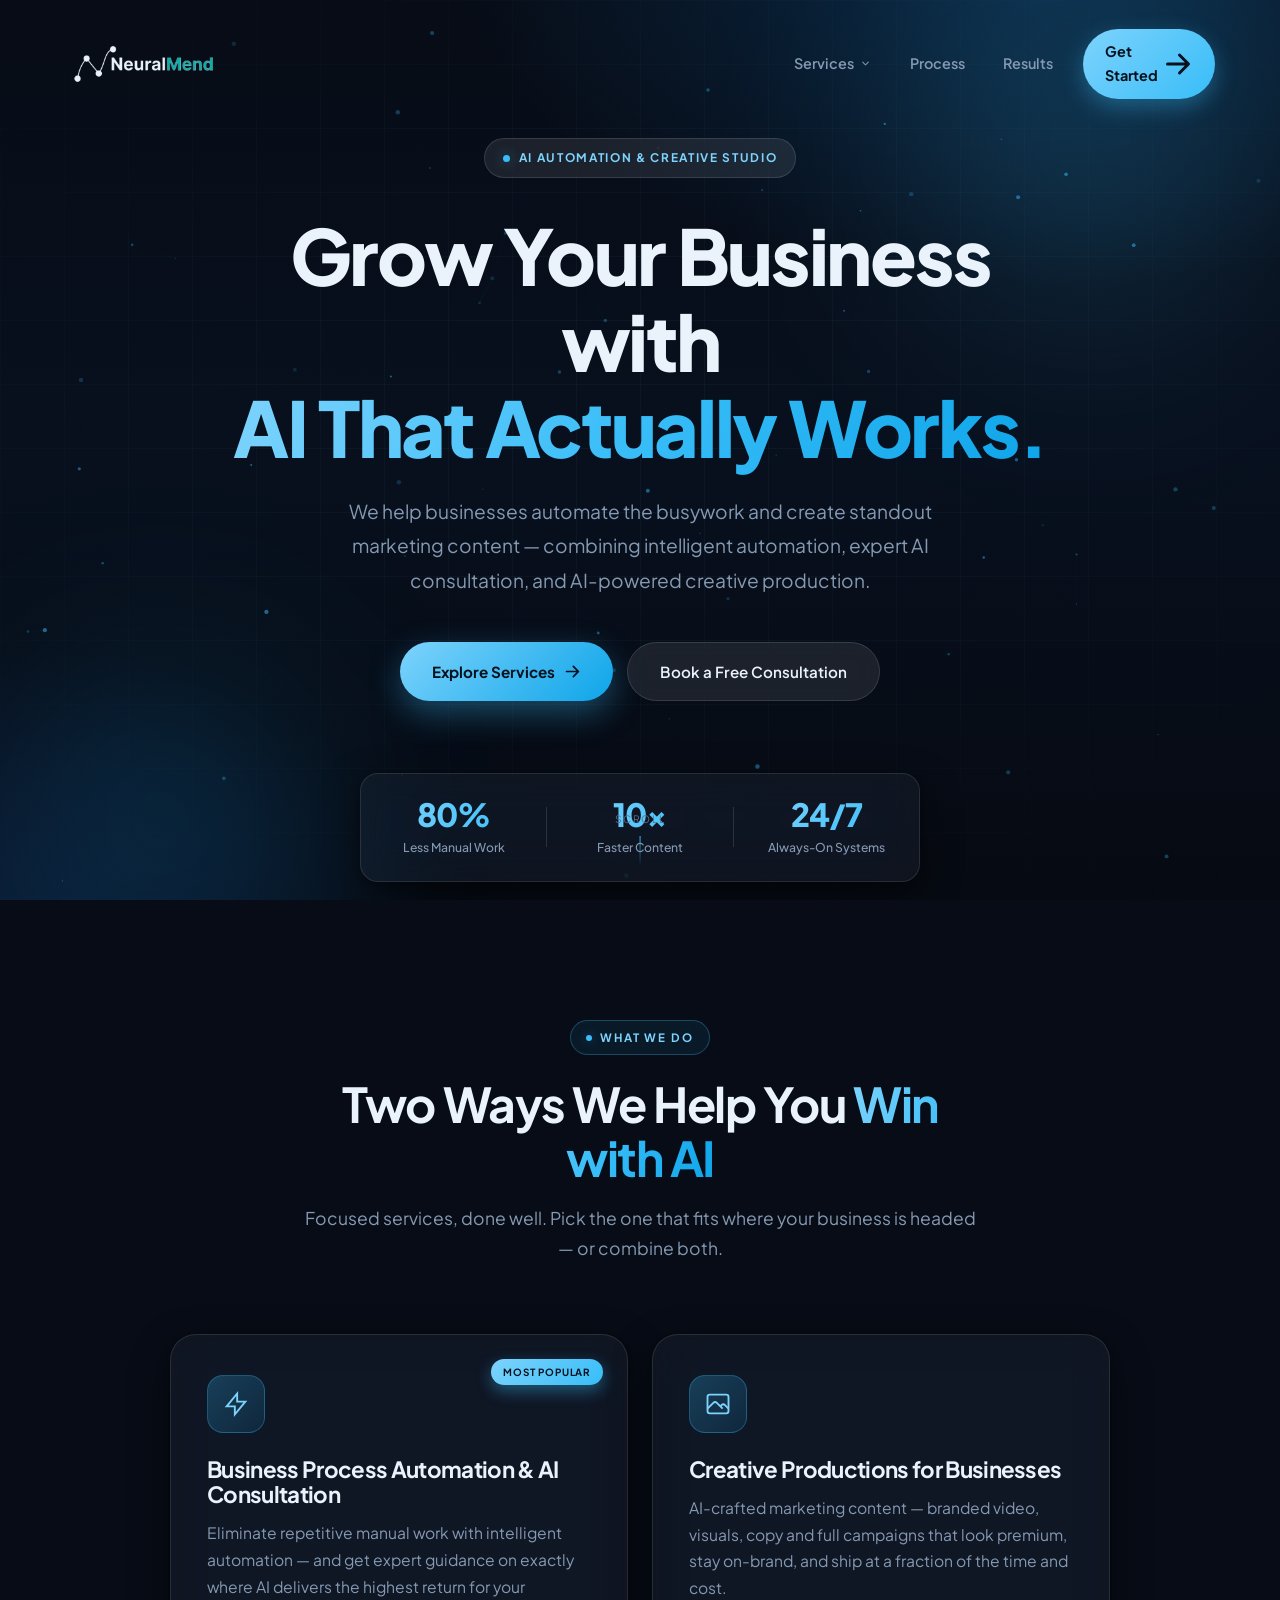
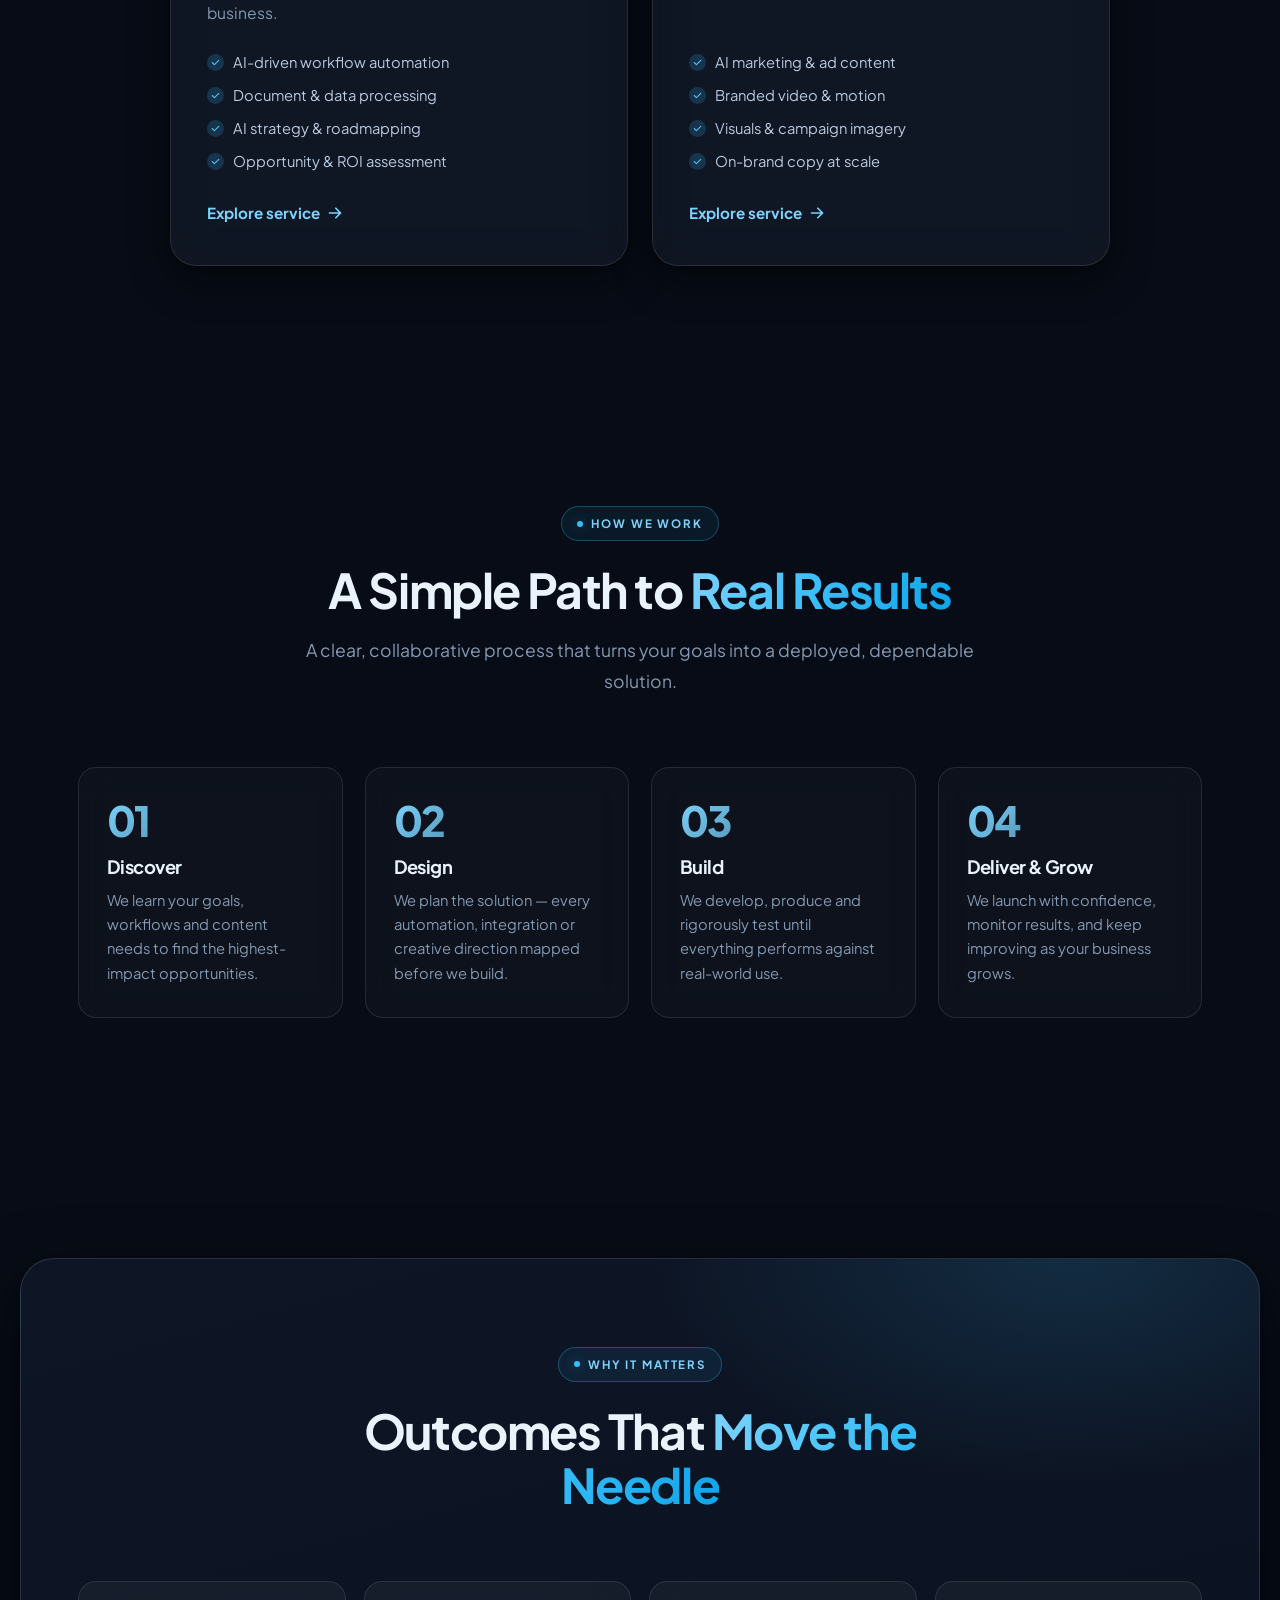
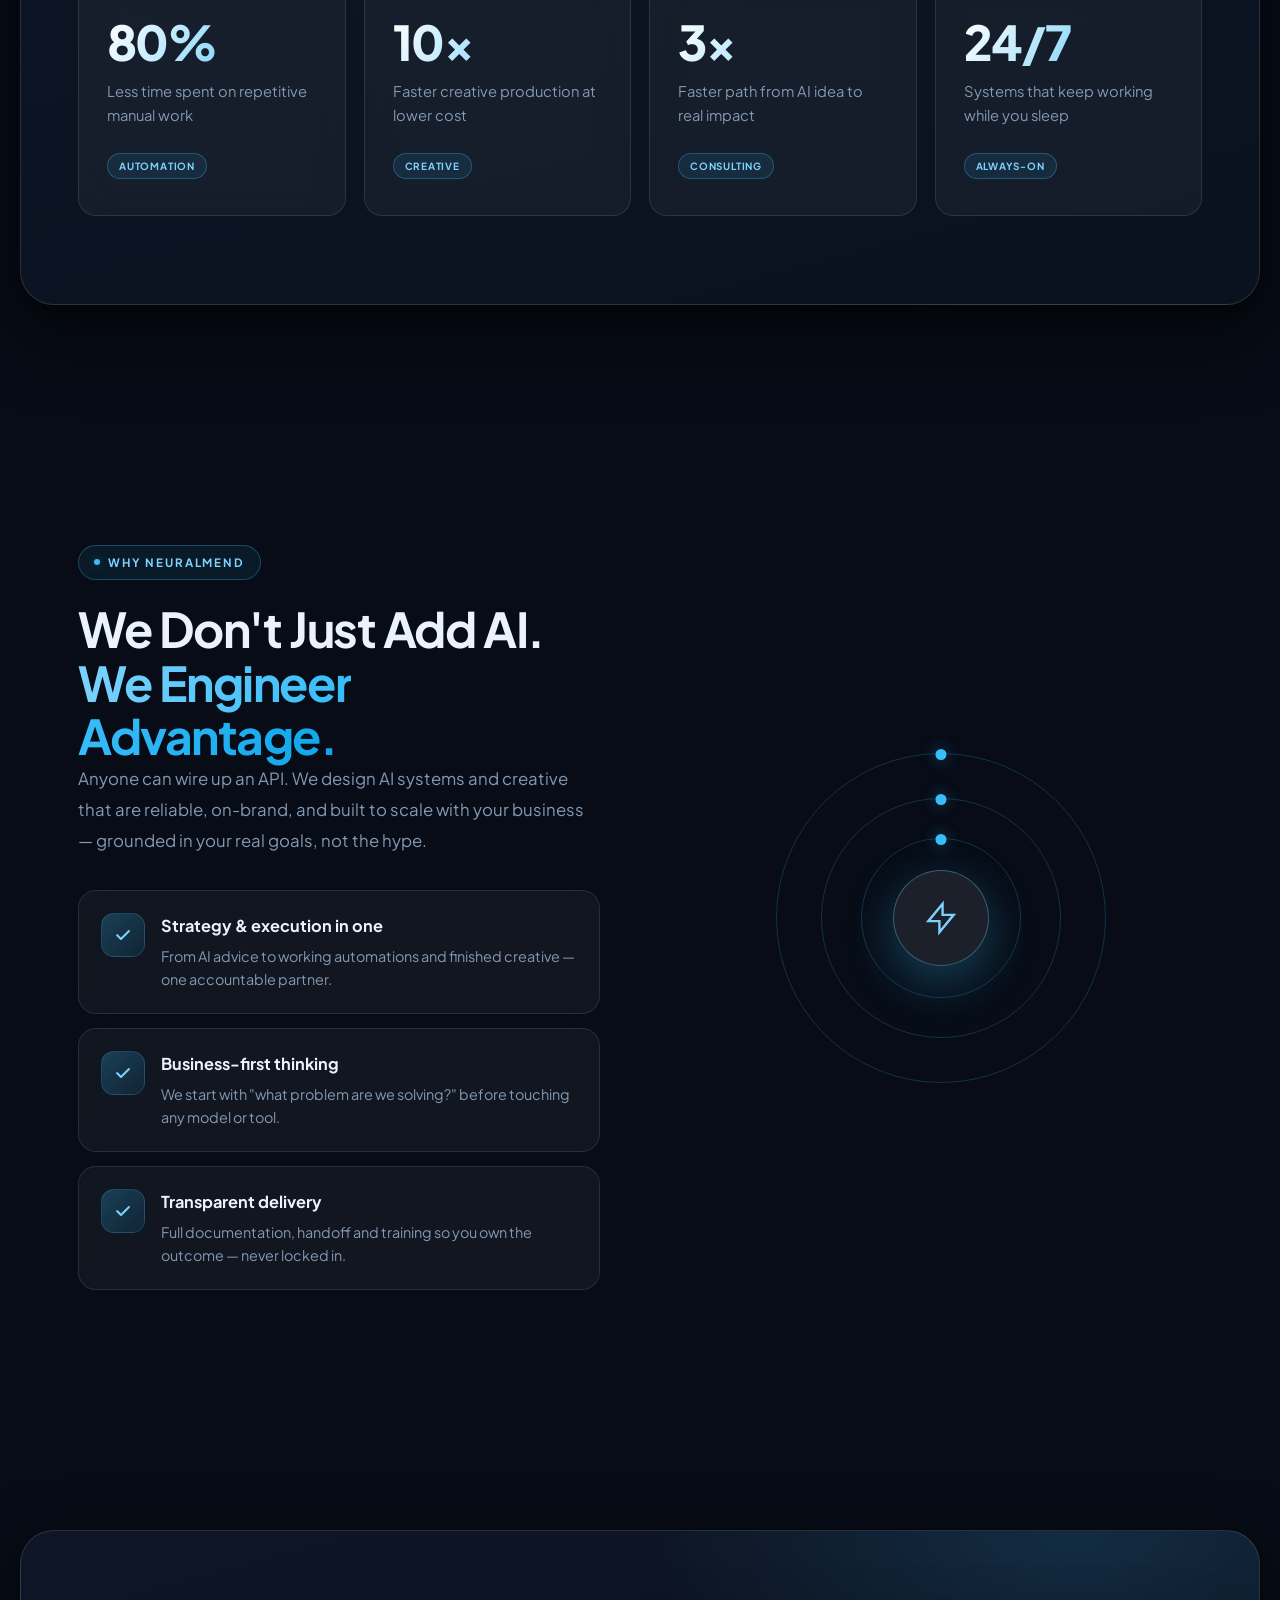
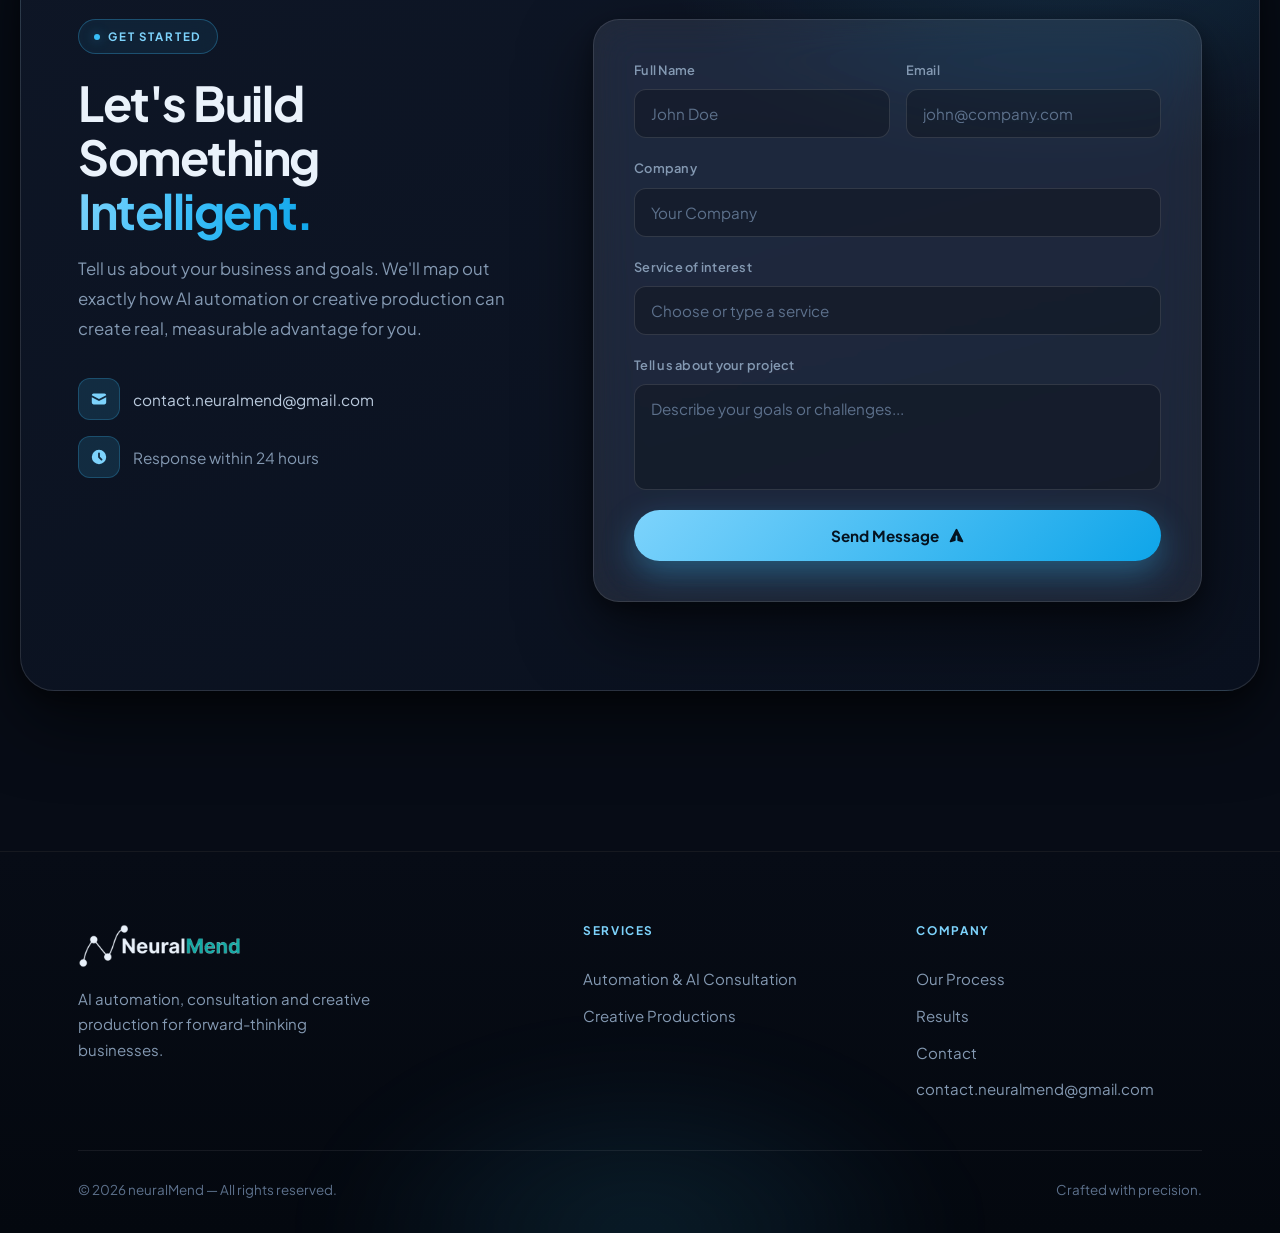
==== commit c77e205e: "Refocus to two services, add dark theme and automation video - Reduce offering to two services: 'Bus" ====
--- a/index.html
+++ b/index.html
@@ -3,8 +3,8 @@
 <head>
   <meta charset="UTF-8" />
   <meta name="viewport" content="width=device-width, initial-scale=1.0" />
-  <title>neuralMend — AI Solutions for Forward-Thinking Businesses</title>
-  <meta name="description" content="neuralMend builds premium AI solutions — process automation, creative production, consultation, and custom model training & development." />
+  <title>neuralMend — AI Automation & Creative Solutions for Business</title>
+  <meta name="description" content="neuralMend helps businesses grow with AI — business process automation & consultation, and AI-powered creative productions." />
   <link rel="icon" type="image/png" href="favicon.png" />
   <link rel="preconnect" href="https://fonts.googleapis.com" />
   <link rel="preconnect" href="https://fonts.gstatic.com" crossorigin />
@@ -18,7 +18,7 @@
   <nav id="navbar">
     <div class="nav-inner">
       <a href="index.html" class="nav-logo-link">
-        <img src="logo-mark.png" alt="neuralMend" class="nav-logo-img" />
+        <img src="logo-light.png" alt="neuralMend" class="nav-logo-img" />
       </a>
       <ul class="nav-links">
         <li>
@@ -28,23 +28,11 @@
           <div class="nav-dropdown">
             <a href="service-automation.html">
               <span class="dd-icon"><svg viewBox="0 0 24 24" fill="none" stroke="currentColor" stroke-width="1.6"><path d="M13 10V3L4 14h7v7l9-11h-7z"/></svg></span>
-              <span class="dd-text"><strong>Business Process Automation</strong><span>Automate operations with AI</span></span>
+              <span class="dd-text"><strong>Automation &amp; AI Consultation</strong><span>Automate operations, advise on AI</span></span>
             </a>
             <a href="service-creative.html">
               <span class="dd-icon"><svg viewBox="0 0 24 24" fill="none" stroke="currentColor" stroke-width="1.6"><path d="M15 8h.01M3 6a2 2 0 012-2h14a2 2 0 012 2v12a2 2 0 01-2 2H5a2 2 0 01-2-2V6z"/><path d="m3 16 5-5c.93-.93 2.07-.93 3 0l5 5"/><path d="m14 14 1-1c.93-.93 2.07-.93 3 0l3 3"/></svg></span>
-              <span class="dd-text"><strong>Creative Productions</strong><span>AI marketing content</span></span>
-            </a>
-            <a href="service-consultation.html">
-              <span class="dd-icon"><svg viewBox="0 0 24 24" fill="none" stroke="currentColor" stroke-width="1.6"><path d="M21 15a2 2 0 0 1-2 2H7l-4 4V5a2 2 0 0 1 2-2h14a2 2 0 0 1 2 2z"/></svg></span>
-              <span class="dd-text"><strong>AI Consultation</strong><span>Strategy & roadmapping</span></span>
-            </a>
-            <a href="service-model-training.html">
-              <span class="dd-icon"><svg viewBox="0 0 24 24" fill="none" stroke="currentColor" stroke-width="1.6"><circle cx="12" cy="12" r="3"/><path d="M12 1v4M12 19v4M4.2 4.2l2.8 2.8M17 17l2.8 2.8M1 12h4M19 12h4M4.2 19.8 7 17M17 7l2.8-2.8"/></svg></span>
-              <span class="dd-text"><strong>Custom Model Training</strong><span>Models for your business</span></span>
-            </a>
-            <a href="service-development.html">
-              <span class="dd-icon"><svg viewBox="0 0 24 24" fill="none" stroke="currentColor" stroke-width="1.6"><path d="m16 18 6-6-6-6M8 6l-6 6 6 6"/></svg></span>
-              <span class="dd-text"><strong>Custom AI Development</strong><span>Training, finetuning & more</span></span>
+              <span class="dd-text"><strong>Creative Productions</strong><span>AI marketing content for business</span></span>
             </a>
           </div>
         </li>
@@ -64,25 +52,25 @@
       <canvas id="particleCanvas"></canvas>
     </div>
     <div class="hero-content">
-      <div class="hero-badge">AI Solutions Studio</div>
+      <div class="hero-badge">AI Automation &amp; Creative Studio</div>
       <h1 class="hero-title">
-        Intelligent Systems for the<br />
-        <span class="gradient-text">Businesses of Tomorrow.</span>
+        Grow Your Business with<br />
+        <span class="gradient-text">AI That Actually Works.</span>
       </h1>
       <p class="hero-sub">
-        From process automation to custom model development, neuralMend designs and
-        builds premium AI solutions that turn ambition into measurable advantage.
+        We help businesses automate the busywork and create standout marketing content —
+        combining intelligent automation, expert AI consultation, and AI-powered creative production.
       </p>
       <div class="hero-actions">
         <a href="#services" class="btn-primary">Explore Services
           <svg viewBox="0 0 20 20" fill="currentColor"><path fill-rule="evenodd" d="M10.293 3.293a1 1 0 011.414 0l6 6a1 1 0 010 1.414l-6 6a1 1 0 01-1.414-1.414L14.586 11H3a1 1 0 110-2h11.586l-4.293-4.293a1 1 0 010-1.414z" clip-rule="evenodd"/></svg>
         </a>
-        <a href="#contact" class="btn-ghost">Book a Consultation</a>
+        <a href="#contact" class="btn-ghost">Book a Free Consultation</a>
       </div>
       <div class="hero-metrics">
-        <div class="metric"><span class="metric-num">5</span><span class="metric-label">Core AI Services</span></div>
+        <div class="metric"><span class="metric-num">80%</span><span class="metric-label">Less Manual Work</span></div>
         <div class="metric-divider"></div>
-        <div class="metric"><span class="metric-num">10×</span><span class="metric-label">Faster Output</span></div>
+        <div class="metric"><span class="metric-num">10×</span><span class="metric-label">Faster Content</span></div>
         <div class="metric-divider"></div>
         <div class="metric"><span class="metric-num">24/7</span><span class="metric-label">Always-On Systems</span></div>
       </div>
@@ -95,19 +83,20 @@
     <div class="container">
       <div class="section-header">
         <div class="tag">What We Do</div>
-        <h2>Five Ways We Put <span class="gradient-text">AI to Work</span></h2>
-        <p>Each service is a dedicated practice — explore the one that fits where your business is headed.</p>
+        <h2>Two Ways We Help You <span class="gradient-text">Win with AI</span></h2>
+        <p>Focused services, done well. Pick the one that fits where your business is headed — or combine both.</p>
       </div>
       <div class="services-grid">
         <a href="service-automation.html" class="service-card">
           <div class="service-badge">Most Popular</div>
           <div class="service-icon"><svg viewBox="0 0 24 24" fill="none" stroke="currentColor" stroke-width="1.6"><path d="M13 10V3L4 14h7v7l9-11h-7z"/></svg></div>
-          <h3>Business Process Automation</h3>
-          <p>Eliminate repetitive manual work with intelligent automation that connects your tools and runs around the clock.</p>
+          <h3>Business Process Automation &amp; AI Consultation</h3>
+          <p>Eliminate repetitive manual work with intelligent automation — and get expert guidance on exactly where AI delivers the highest return for your business.</p>
           <ul class="service-list">
-            <li>AI-driven workflow orchestration</li>
-            <li>Document & data processing</li>
-            <li>Smart decision routing</li>
+            <li>AI-driven workflow automation</li>
+            <li>Document &amp; data processing</li>
+            <li>AI strategy &amp; roadmapping</li>
+            <li>Opportunity &amp; ROI assessment</li>
           </ul>
           <span class="service-link">Explore service
             <svg viewBox="0 0 20 20" fill="currentColor"><path fill-rule="evenodd" d="M10.293 3.293a1 1 0 011.414 0l6 6a1 1 0 010 1.414l-6 6a1 1 0 01-1.414-1.414L14.586 11H3a1 1 0 110-2h11.586l-4.293-4.293a1 1 0 010-1.414z" clip-rule="evenodd"/></svg>
@@ -115,63 +104,18 @@
         </a>
         <a href="service-creative.html" class="service-card">
           <div class="service-icon"><svg viewBox="0 0 24 24" fill="none" stroke="currentColor" stroke-width="1.6"><path d="M15 8h.01M3 6a2 2 0 012-2h14a2 2 0 012 2v12a2 2 0 01-2 2H5a2 2 0 01-2-2V6z"/><path d="m3 16 5-5c.93-.93 2.07-.93 3 0l5 5"/><path d="m14 14 1-1c.93-.93 2.07-.93 3 0l3 3"/></svg></div>
-          <h3>Creative Productions</h3>
-          <p>AI-crafted marketing content — videos, visuals, copy and campaigns that look premium and ship at scale.</p>
+          <h3>Creative Productions for Businesses</h3>
+          <p>AI-crafted marketing content — branded video, visuals, copy and full campaigns that look premium, stay on-brand, and ship at a fraction of the time and cost.</p>
           <ul class="service-list">
-            <li>AI marketing & ad content</li>
-            <li>Branded video & motion</li>
+            <li>AI marketing &amp; ad content</li>
+            <li>Branded video &amp; motion</li>
+            <li>Visuals &amp; campaign imagery</li>
             <li>On-brand copy at scale</li>
           </ul>
           <span class="service-link">Explore service
             <svg viewBox="0 0 20 20" fill="currentColor"><path fill-rule="evenodd" d="M10.293 3.293a1 1 0 011.414 0l6 6a1 1 0 010 1.414l-6 6a1 1 0 01-1.414-1.414L14.586 11H3a1 1 0 110-2h11.586l-4.293-4.293a1 1 0 010-1.414z" clip-rule="evenodd"/></svg>
           </span>
         </a>
-        <a href="service-consultation.html" class="service-card">
-          <div class="service-icon"><svg viewBox="0 0 24 24" fill="none" stroke="currentColor" stroke-width="1.6"><path d="M21 15a2 2 0 0 1-2 2H7l-4 4V5a2 2 0 0 1 2-2h14a2 2 0 0 1 2 2z"/></svg></div>
-          <h3>AI Consultation</h3>
-          <p>Strategic guidance to identify where AI delivers the highest ROI — and a clear roadmap to get there.</p>
-          <ul class="service-list">
-            <li>AI opportunity assessment</li>
-            <li>Roadmap & feasibility</li>
-            <li>Tooling & vendor strategy</li>
-          </ul>
-          <span class="service-link">Explore service
-            <svg viewBox="0 0 20 20" fill="currentColor"><path fill-rule="evenodd" d="M10.293 3.293a1 1 0 011.414 0l6 6a1 1 0 010 1.414l-6 6a1 1 0 01-1.414-1.414L14.586 11H3a1 1 0 110-2h11.586l-4.293-4.293a1 1 0 010-1.414z" clip-rule="evenodd"/></svg>
-          </span>
-        </a>
-        <a href="service-model-training.html" class="service-card">
-          <div class="service-icon"><svg viewBox="0 0 24 24" fill="none" stroke="currentColor" stroke-width="1.6"><circle cx="12" cy="12" r="3"/><path d="M12 1v4M12 19v4M4.2 4.2l2.8 2.8M17 17l2.8 2.8M1 12h4M19 12h4M4.2 19.8 7 17M17 7l2.8-2.8"/></svg></div>
-          <h3>Custom Model Training</h3>
-          <p>Models trained on your data, your domain and your goals — purpose-built for the way your business actually works.</p>
-          <ul class="service-list">
-            <li>Domain-specific training</li>
-            <li>Proprietary data pipelines</li>
-            <li>Private & secure deployment</li>
-          </ul>
-          <span class="service-link">Explore service
-            <svg viewBox="0 0 20 20" fill="currentColor"><path fill-rule="evenodd" d="M10.293 3.293a1 1 0 011.414 0l6 6a1 1 0 010 1.414l-6 6a1 1 0 01-1.414-1.414L14.586 11H3a1 1 0 110-2h11.586l-4.293-4.293a1 1 0 010-1.414z" clip-rule="evenodd"/></svg>
-          </span>
-        </a>
-        <a href="service-development.html" class="service-card">
-          <div class="service-icon"><svg viewBox="0 0 24 24" fill="none" stroke="currentColor" stroke-width="1.6"><path d="m16 18 6-6-6-6M8 6l-6 6 6 6"/></svg></div>
-          <h3>Custom AI Development</h3>
-          <p>End-to-end engineering — model training, finetuning and integration of bespoke AI into your products.</p>
-          <ul class="service-list">
-            <li>Model training & finetuning</li>
-            <li>RAG & agentic systems</li>
-            <li>Production-grade APIs</li>
-          </ul>
-          <span class="service-link">Explore service
-            <svg viewBox="0 0 20 20" fill="currentColor"><path fill-rule="evenodd" d="M10.293 3.293a1 1 0 011.414 0l6 6a1 1 0 010 1.414l-6 6a1 1 0 01-1.414-1.414L14.586 11H3a1 1 0 110-2h11.586l-4.293-4.293a1 1 0 010-1.414z" clip-rule="evenodd"/></svg>
-          </span>
-        </a>
-        <div class="service-card" style="justify-content:center;align-items:flex-start;background:linear-gradient(150deg,rgba(56,189,248,0.16),rgba(46,155,230,0.06));">
-          <h3 style="font-size:1.35rem;">Not sure where to start?</h3>
-          <p>Tell us your goals and we'll point you to the right service — or design a blend across several.</p>
-          <a href="#contact" class="btn-primary" style="margin-top:6px;">Talk to us
-            <svg viewBox="0 0 20 20" fill="currentColor"><path fill-rule="evenodd" d="M10.293 3.293a1 1 0 011.414 0l6 6a1 1 0 010 1.414l-6 6a1 1 0 01-1.414-1.414L14.586 11H3a1 1 0 110-2h11.586l-4.293-4.293a1 1 0 010-1.414z" clip-rule="evenodd"/></svg>
-          </a>
-        </div>
       </div>
     </div>
   </section>
@@ -181,25 +125,25 @@
     <div class="container">
       <div class="section-header">
         <div class="tag">How We Work</div>
-        <h2>From Idea to <span class="gradient-text">Intelligent Reality</span></h2>
-        <p>A clear, collaborative process that turns your vision into a deployed, dependable AI system.</p>
+        <h2>A Simple Path to <span class="gradient-text">Real Results</span></h2>
+        <p>A clear, collaborative process that turns your goals into a deployed, dependable solution.</p>
       </div>
       <div class="process-steps">
         <div class="step">
           <div class="step-number">01</div>
-          <div class="step-content"><h3>Discover</h3><p>We map your goals, workflows and data to pinpoint the highest-impact AI opportunities.</p></div>
+          <div class="step-content"><h3>Discover</h3><p>We learn your goals, workflows and content needs to find the highest-impact opportunities.</p></div>
         </div>
         <div class="step">
           <div class="step-number">02</div>
-          <div class="step-content"><h3>Design</h3><p>We architect the solution — every model, integration and guardrail planned before we build.</p></div>
+          <div class="step-content"><h3>Design</h3><p>We plan the solution — every automation, integration or creative direction mapped before we build.</p></div>
         </div>
         <div class="step">
           <div class="step-number">03</div>
-          <div class="step-content"><h3>Build & Train</h3><p>We develop, train and rigorously test until the system performs against real-world cases.</p></div>
+          <div class="step-content"><h3>Build</h3><p>We develop, produce and rigorously test until everything performs against real-world use.</p></div>
         </div>
         <div class="step">
           <div class="step-number">04</div>
-          <div class="step-content"><h3>Deploy & Scale</h3><p>We launch with confidence, monitor performance and evolve the system as you grow.</p></div>
+          <div class="step-content"><h3>Deliver &amp; Grow</h3><p>We launch with confidence, monitor results, and keep improving as your business grows.</p></div>
         </div>
       </div>
     </div>
@@ -216,8 +160,8 @@
         <div class="results-grid" id="results">
           <div class="result-card"><div class="result-num">80%</div><div class="result-label">Less time spent on repetitive manual work</div><div class="result-tag">Automation</div></div>
           <div class="result-card"><div class="result-num">10×</div><div class="result-label">Faster creative production at lower cost</div><div class="result-tag">Creative</div></div>
-          <div class="result-card"><div class="result-num">3×</div><div class="result-label">Faster path from AI idea to deployment</div><div class="result-tag">Consulting</div></div>
-          <div class="result-card"><div class="result-num">100%</div><div class="result-label">Models tuned to your domain & data</div><div class="result-tag">Custom AI</div></div>
+          <div class="result-card"><div class="result-num">3×</div><div class="result-label">Faster path from AI idea to real impact</div><div class="result-tag">Consulting</div></div>
+          <div class="result-card"><div class="result-num">24/7</div><div class="result-label">Systems that keep working while you sleep</div><div class="result-tag">Always-On</div></div>
         </div>
       </div>
     </div>
@@ -230,11 +174,11 @@
         <div class="why-content">
           <div class="tag">Why neuralMend</div>
           <h2>We Don't Just Add AI.<br /><span class="gradient-text">We Engineer Advantage.</span></h2>
-          <p>Anyone can wire up an API. We design AI systems that are reliable, secure, and built to scale with your business — grounded in your real problems, not the hype.</p>
+          <p>Anyone can wire up an API. We design AI systems and creative that are reliable, on-brand, and built to scale with your business — grounded in your real goals, not the hype.</p>
           <div class="why-points">
             <div class="why-point">
               <div class="why-icon"><svg viewBox="0 0 20 20" fill="currentColor"><path fill-rule="evenodd" d="M16.7 5.3a1 1 0 010 1.4l-8 8a1 1 0 01-1.4 0l-4-4a1 1 0 011.4-1.4L8 12.6l7.3-7.3a1 1 0 011.4 0z" clip-rule="evenodd"/></svg></div>
-              <div><strong>End-to-end expertise</strong><p>From strategy to trained models to production deployment — one accountable partner.</p></div>
+              <div><strong>Strategy &amp; execution in one</strong><p>From AI advice to working automations and finished creative — one accountable partner.</p></div>
             </div>
             <div class="why-point">
               <div class="why-icon"><svg viewBox="0 0 20 20" fill="currentColor"><path fill-rule="evenodd" d="M16.7 5.3a1 1 0 010 1.4l-8 8a1 1 0 01-1.4 0l-4-4a1 1 0 011.4-1.4L8 12.6l7.3-7.3a1 1 0 011.4 0z" clip-rule="evenodd"/></svg></div>
@@ -266,7 +210,7 @@
           <div class="contact-info">
             <div class="tag">Get Started</div>
             <h2>Let's Build Something <span class="gradient-text">Intelligent.</span></h2>
-            <p>Tell us about your business and goals. We'll map out exactly how AI can create real, measurable advantage for you.</p>
+            <p>Tell us about your business and goals. We'll map out exactly how AI automation or creative production can create real, measurable advantage for you.</p>
             <div class="contact-details">
               <div class="contact-item">
                 <span class="contact-icon"><svg viewBox="0 0 20 20" fill="currentColor"><path d="M2.003 5.884L10 9.882l7.997-3.998A2 2 0 0016 4H4a2 2 0 00-1.997 1.884z"/><path d="M18 8.118l-8 4-8-4V14a2 2 0 002 2h12a2 2 0 002-2V8.118z"/></svg></span>
@@ -288,11 +232,8 @@
               <label for="service">Service of interest</label>
               <input list="services-list" id="service" placeholder="Choose or type a service" />
               <datalist id="services-list">
-                <option value="Business Process Automation"></option>
+                <option value="Business Process Automation &amp; AI Consultation"></option>
                 <option value="Creative Productions"></option>
-                <option value="AI Consultation"></option>
-                <option value="Custom Model Training"></option>
-                <option value="Custom AI Development"></option>
               </datalist>
             </div>
             <div class="form-group"><label for="message">Tell us about your project</label><textarea id="message" rows="4" placeholder="Describe your goals or challenges..." required></textarea></div>
@@ -310,16 +251,13 @@
     <div class="container">
       <div class="footer-inner">
         <div class="footer-brand">
-          <a href="index.html" class="footer-logo"><img src="logo-mark.png" alt="neuralMend" /></a>
-          <p>Premium AI solutions for forward-thinking businesses. Automation, creative, consultation & custom development.</p>
+          <a href="index.html" class="footer-logo"><img src="logo-light.png" alt="neuralMend" /></a>
+          <p>AI automation, consultation and creative production for forward-thinking businesses.</p>
         </div>
         <div class="footer-col">
           <h4>Services</h4>
-          <a href="service-automation.html">Process Automation</a>
+          <a href="service-automation.html">Automation &amp; AI Consultation</a>
           <a href="service-creative.html">Creative Productions</a>
-          <a href="service-consultation.html">AI Consultation</a>
-          <a href="service-model-training.html">Model Training</a>
-          <a href="service-development.html">AI Development</a>
         </div>
         <div class="footer-col">
           <h4>Company</h4>
--- a/styles.css
+++ b/styles.css
@@ -1,45 +1,40 @@
 /* ════════════════════════════════════════════════
-   neuralMend — Premium Glass Theme
-   Light-blue glassmorphism design system
+   neuralMend — Premium Dark Theme
+   Deep-navy glassmorphism · sky-blue accents
    ════════════════════════════════════════════════ */
 
 *, *::before, *::after { box-sizing: border-box; margin: 0; padding: 0; }
 
 :root {
-  /* ─── Brand: Light Blue ─── */
-  --blue:        #2E9BE6;
-  --blue-light:  #5FB8F2;
-  --blue-bright: #38BDF8;
-  --blue-deep:   #0F76C7;
-  --blue-ink:    #0B2A4A;
-  --blue-dim:    rgba(46,155,230,0.08);
-  --blue-glow:   rgba(56,189,248,0.35);
-
-  /* ─── Surfaces ─── */
-  --bg:          #EAF4FD;
-  --bg-2:        #DCEEFB;
-  --bg-3:        #F2F9FF;
-  --bg-deep:     #08203A;
-  --bg-deep-2:   #0B2A4A;
-
-  /* ─── Glass ─── */
-  --glass:        rgba(255,255,255,0.55);
-  --glass-strong: rgba(255,255,255,0.72);
-  --glass-soft:   rgba(255,255,255,0.35);
-  --glass-dark:   rgba(255,255,255,0.06);
-  --glass-border: rgba(255,255,255,0.65);
-  --glass-border-dark: rgba(255,255,255,0.12);
+  /* ─── Brand: Sky Blue ─── */
+  --blue:        #38BDF8;
+  --blue-light:  #7DD3FC;
+  --blue-bright: #56C7FB;
+  --blue-deep:   #0EA5E9;
+  --blue-dim:    rgba(56,189,248,0.10);
+  --blue-glow:   rgba(56,189,248,0.45);
+
+  /* ─── Surfaces (dark) ─── */
+  --bg:          #070C16;
+  --bg-2:        #0A111F;
+  --elev-1:      #0E1626;
+  --elev-2:      #131F33;
+
+  /* ─── Glass on dark ─── */
+  --glass:        rgba(255,255,255,0.045);
+  --glass-strong: rgba(255,255,255,0.085);
+  --glass-soft:   rgba(255,255,255,0.028);
+  --glass-border: rgba(255,255,255,0.10);
+  --glass-border-hi: rgba(125,211,252,0.35);
 
   /* ─── Text ─── */
-  --text:        #2C4257;
-  --text-dim:    #5E7488;
-  --text-faint:  #94A8BA;
-  --heading:     #0B2A4A;
-  --on-dark:     #EAF4FD;
-  --on-dark-dim: #8FB2D4;
-
-  --border:      rgba(11,42,74,0.08);
-  --border-mid:  rgba(11,42,74,0.13);
+  --heading:     #EAF2FB;
+  --text:        #BACADD;
+  --text-dim:    #8499B2;
+  --text-faint:  #5D718C;
+
+  --border:      rgba(255,255,255,0.07);
+  --border-mid:  rgba(255,255,255,0.12);
 
   --radius-sm:   12px;
   --radius:      18px;
@@ -50,10 +45,10 @@
   --spring:      cubic-bezier(0.34, 1.56, 0.64, 1);
   --t:           0.25s;
 
-  --shadow-sm:   0 2px 8px rgba(11,42,74,0.06);
-  --shadow:      0 10px 30px rgba(11,42,74,0.08), 0 2px 8px rgba(11,42,74,0.04);
-  --shadow-lg:   0 24px 60px rgba(11,42,74,0.12), 0 6px 16px rgba(11,42,74,0.06);
-  --shadow-glow: 0 12px 40px rgba(46,155,230,0.28);
+  --shadow-sm:   0 2px 10px rgba(0,0,0,0.35);
+  --shadow:      0 14px 40px rgba(0,0,0,0.45), 0 2px 8px rgba(0,0,0,0.3);
+  --shadow-lg:   0 30px 70px rgba(0,0,0,0.55), 0 8px 20px rgba(0,0,0,0.35);
+  --shadow-glow: 0 16px 50px rgba(56,189,248,0.30);
 }
 
 html { scroll-behavior: smooth; }
@@ -63,53 +58,53 @@
   background: var(--bg);
   color: var(--text);
   font-family: 'Plus Jakarta Sans', sans-serif;
-  font-size: 16px;
-  line-height: 1.6;
+  font-size: 16.5px;
+  line-height: 1.65;
   overflow-x: hidden;
   -webkit-font-smoothing: antialiased;
 }
 
-/* ─── Ambient page background (floating gradient orbs) ─── */
+/* ─── Ambient page background ─── */
 .page-bg {
   position: fixed;
   inset: 0;
   z-index: -2;
   overflow: hidden;
   background:
-    radial-gradient(1200px 700px at 80% -5%, #CFE8FB 0%, transparent 55%),
-    radial-gradient(1000px 600px at 0% 100%, #D8ECFC 0%, transparent 50%),
-    linear-gradient(180deg, #F2F9FF 0%, #E2F0FC 45%, #E9F4FD 100%);
+    radial-gradient(1100px 650px at 82% -8%, rgba(14,90,150,0.40) 0%, transparent 55%),
+    radial-gradient(900px 600px at 0% 105%, rgba(20,60,120,0.35) 0%, transparent 50%),
+    linear-gradient(180deg, #070C16 0%, #08101E 50%, #060A12 100%);
 }
 .page-bg::before,
 .page-bg::after {
   content: '';
   position: absolute;
   border-radius: 50%;
-  filter: blur(80px);
-  opacity: 0.55;
+  filter: blur(90px);
+  opacity: 0.5;
 }
 .page-bg::before {
-  width: 540px; height: 540px;
-  top: -120px; right: -80px;
-  background: radial-gradient(circle, rgba(56,189,248,0.55), transparent 70%);
-  animation: float1 18s ease-in-out infinite;
+  width: 560px; height: 560px;
+  top: -140px; right: -90px;
+  background: radial-gradient(circle, rgba(56,189,248,0.45), transparent 70%);
+  animation: float1 20s ease-in-out infinite;
 }
 .page-bg::after {
-  width: 460px; height: 460px;
-  bottom: -140px; left: -60px;
-  background: radial-gradient(circle, rgba(46,155,230,0.45), transparent 70%);
-  animation: float2 22s ease-in-out infinite;
-}
-
-::-webkit-scrollbar { width: 9px; }
-::-webkit-scrollbar-track { background: transparent; }
+  width: 480px; height: 480px;
+  bottom: -160px; left: -80px;
+  background: radial-gradient(circle, rgba(14,165,233,0.40), transparent 70%);
+  animation: float2 24s ease-in-out infinite;
+}
+
+::-webkit-scrollbar { width: 10px; }
+::-webkit-scrollbar-track { background: #060A12; }
 ::-webkit-scrollbar-thumb {
-  background: linear-gradient(180deg, var(--blue-light), var(--blue));
+  background: linear-gradient(180deg, var(--blue), var(--blue-deep));
   border-radius: 10px;
-  border: 2px solid var(--bg);
-}
-
-::selection { background: rgba(56,189,248,0.25); color: var(--heading); }
+  border: 2px solid #060A12;
+}
+
+::selection { background: rgba(56,189,248,0.3); color: #fff; }
 
 /* ─── Typography ─── */
 h1, h2, h3, h4 {
@@ -124,7 +119,7 @@
 p  { font-weight: 400; }
 
 .gradient-text {
-  background: linear-gradient(120deg, var(--blue-deep) 0%, var(--blue-bright) 55%, var(--blue-light) 100%);
+  background: linear-gradient(110deg, var(--blue-light) 0%, var(--blue) 50%, var(--blue-deep) 100%);
   -webkit-background-clip: text;
   background-clip: text;
   -webkit-text-fill-color: transparent;
@@ -134,36 +129,36 @@
 .container { max-width: 1180px; margin: 0 auto; padding: 0 28px; }
 .section   { padding: 120px 0; position: relative; }
 
-.section-header { max-width: 660px; margin: 0 auto 70px; text-align: center; }
-.section-header p { color: var(--text-dim); margin-top: 16px; font-size: 1.05rem; line-height: 1.75; }
-.section-header.light h2 { color: #fff; }
-.section-header.light p  { color: var(--on-dark-dim); }
+.section-header { max-width: 680px; margin: 0 auto 70px; text-align: center; }
+.section-header h2 { color: var(--heading); }
+.section-header p { color: var(--text-dim); margin-top: 18px; font-size: 1.1rem; line-height: 1.75; }
+.section-header.light h2 { color: var(--heading); }
+.section-header.light p  { color: var(--text-dim); }
 
 /* ─── Tag / Eyebrow ─── */
 .tag {
   display: inline-flex;
   align-items: center;
   gap: 8px;
-  font-size: 0.7rem;
+  font-size: 0.72rem;
   font-weight: 700;
   letter-spacing: 0.16em;
   text-transform: uppercase;
-  color: var(--blue-deep);
-  border: 1px solid rgba(46,155,230,0.28);
-  background: rgba(255,255,255,0.5);
+  color: var(--blue-light);
+  border: 1px solid rgba(56,189,248,0.30);
+  background: rgba(56,189,248,0.08);
   backdrop-filter: blur(10px);
   -webkit-backdrop-filter: blur(10px);
   padding: 7px 15px;
   border-radius: 100px;
-  margin-bottom: 20px;
-  box-shadow: var(--shadow-sm);
+  margin-bottom: 22px;
 }
 .tag::before {
   content: '';
   width: 6px; height: 6px;
   border-radius: 50%;
-  background: var(--blue-bright);
-  box-shadow: 0 0 10px var(--blue-glow);
+  background: var(--blue);
+  box-shadow: 0 0 12px var(--blue-glow);
 }
 
 /* ════════════════ NAVBAR ════════════════ */
@@ -180,10 +175,10 @@
 }
 #navbar.scrolled {
   top: 10px;
-  background: rgba(255,255,255,0.6);
+  background: rgba(10,17,31,0.72);
   backdrop-filter: blur(22px) saturate(160%);
   -webkit-backdrop-filter: blur(22px) saturate(160%);
-  border-color: var(--glass-border);
+  border-color: var(--border-mid);
   box-shadow: var(--shadow);
 }
 
@@ -214,13 +209,13 @@
   gap: 5px;
   color: var(--text-dim);
   text-decoration: none;
-  font-size: 0.86rem;
+  font-size: 0.9rem;
   font-weight: 600;
-  padding: 9px 15px;
+  padding: 10px 16px;
   border-radius: 100px;
   transition: color var(--t), background var(--t);
 }
-.nav-links > li > a:hover { color: var(--heading); background: rgba(46,155,230,0.09); }
+.nav-links > li > a:hover { color: #fff; background: rgba(56,189,248,0.12); }
 .nav-links .chev { width: 13px; height: 13px; transition: transform var(--t); }
 .nav-links li:hover .chev { transform: rotate(180deg); }
 
@@ -230,12 +225,12 @@
   top: calc(100% + 10px);
   left: 50%;
   transform: translateX(-50%) translateY(8px);
-  width: 320px;
+  width: 340px;
   padding: 10px;
-  background: rgba(255,255,255,0.75);
+  background: rgba(14,22,38,0.92);
   backdrop-filter: blur(24px) saturate(170%);
   -webkit-backdrop-filter: blur(24px) saturate(170%);
-  border: 1px solid var(--glass-border);
+  border: 1px solid var(--border-mid);
   border-radius: var(--radius);
   box-shadow: var(--shadow-lg);
   opacity: 0;
@@ -251,38 +246,39 @@
   display: flex;
   align-items: center;
   gap: 13px;
-  padding: 11px 12px;
+  padding: 12px;
   border-radius: 13px;
   text-decoration: none;
   transition: background var(--t);
 }
-.nav-dropdown a:hover { background: rgba(46,155,230,0.1); }
+.nav-dropdown a:hover { background: rgba(56,189,248,0.12); }
 .dd-icon {
-  width: 36px; height: 36px;
+  width: 38px; height: 38px;
   flex-shrink: 0;
   display: flex; align-items: center; justify-content: center;
-  border-radius: 10px;
-  background: linear-gradient(135deg, rgba(56,189,248,0.18), rgba(46,155,230,0.1));
-  color: var(--blue-deep);
+  border-radius: 11px;
+  background: linear-gradient(135deg, rgba(56,189,248,0.22), rgba(14,165,233,0.1));
+  border: 1px solid rgba(56,189,248,0.2);
+  color: var(--blue-light);
 }
 .dd-icon svg { width: 18px; height: 18px; }
-.dd-text strong { display: block; font-size: 0.84rem; color: var(--heading); font-weight: 700; }
-.dd-text span   { display: block; font-size: 0.72rem; color: var(--text-dim); margin-top: 1px; }
+.dd-text strong { display: block; font-size: 0.88rem; color: var(--heading); font-weight: 700; }
+.dd-text span   { display: block; font-size: 0.74rem; color: var(--text-dim); margin-top: 1px; }
 
 .nav-cta {
   margin-left: 8px;
   display: inline-flex !important;
   align-items: center;
   gap: 7px;
-  color: #fff !important;
-  background: linear-gradient(135deg, var(--blue) 0%, var(--blue-deep) 100%) !important;
-  padding: 10px 20px !important;
+  color: #04121F !important;
+  background: linear-gradient(135deg, var(--blue-light) 0%, var(--blue) 100%) !important;
+  padding: 11px 22px !important;
   border-radius: 100px !important;
   font-weight: 700 !important;
-  box-shadow: 0 6px 18px rgba(46,155,230,0.35);
+  box-shadow: 0 8px 22px rgba(56,189,248,0.35);
   transition: transform var(--t), box-shadow var(--t) !important;
 }
-.nav-cta:hover { transform: translateY(-2px); box-shadow: 0 10px 26px rgba(46,155,230,0.45); background: linear-gradient(135deg, var(--blue) 0%, var(--blue-deep) 100%) !important; }
+.nav-cta:hover { transform: translateY(-2px); box-shadow: 0 12px 30px rgba(56,189,248,0.5); }
 
 .hamburger { display: none; flex-direction: column; gap: 5px; background: none; border: none; cursor: pointer; padding: 10px; }
 .hamburger span { display: block; width: 22px; height: 2px; background: var(--heading); border-radius: 2px; transition: var(--t); }
@@ -292,19 +288,19 @@
   display: inline-flex;
   align-items: center;
   gap: 9px;
-  background: linear-gradient(135deg, var(--blue) 0%, var(--blue-deep) 100%);
-  color: #fff;
+  background: linear-gradient(135deg, var(--blue-light) 0%, var(--blue-deep) 100%);
+  color: #04121F;
   font-family: inherit;
   font-weight: 700;
-  font-size: 0.92rem;
-  padding: 15px 30px;
+  font-size: 0.95rem;
+  padding: 16px 32px;
   border-radius: 100px;
   text-decoration: none;
   border: none;
   cursor: pointer;
   position: relative;
   overflow: hidden;
-  box-shadow: 0 10px 28px rgba(46,155,230,0.35);
+  box-shadow: 0 12px 32px rgba(56,189,248,0.35);
   transition: transform var(--t), box-shadow var(--t);
 }
 .btn-primary::after {
@@ -312,10 +308,10 @@
   position: absolute;
   top: 0; left: -100%;
   width: 100%; height: 100%;
-  background: linear-gradient(90deg, transparent, rgba(255,255,255,0.35), transparent);
+  background: linear-gradient(90deg, transparent, rgba(255,255,255,0.45), transparent);
   transition: left 0.6s var(--ease);
 }
-.btn-primary:hover { transform: translateY(-2px); box-shadow: 0 16px 36px rgba(46,155,230,0.45); }
+.btn-primary:hover { transform: translateY(-2px); box-shadow: 0 18px 42px rgba(56,189,248,0.5); }
 .btn-primary:hover::after { left: 100%; }
 .btn-primary:active { transform: translateY(0); }
 .btn-primary svg { width: 17px; height: 17px; }
@@ -324,21 +320,20 @@
   display: inline-flex;
   align-items: center;
   gap: 9px;
-  background: rgba(255,255,255,0.5);
-  backdrop-filter: blur(10px);
-  -webkit-backdrop-filter: blur(10px);
+  background: var(--glass-strong);
+  backdrop-filter: blur(12px);
+  -webkit-backdrop-filter: blur(12px);
   color: var(--heading);
   font-family: inherit;
   font-weight: 600;
-  font-size: 0.92rem;
-  padding: 15px 30px;
+  font-size: 0.95rem;
+  padding: 16px 32px;
   border-radius: 100px;
   text-decoration: none;
-  border: 1px solid var(--glass-border);
-  box-shadow: var(--shadow-sm);
-  transition: transform var(--t), box-shadow var(--t), border-color var(--t);
-}
-.btn-ghost:hover { transform: translateY(-2px); box-shadow: var(--shadow); border-color: rgba(46,155,230,0.4); }
+  border: 1px solid var(--border-mid);
+  transition: transform var(--t), box-shadow var(--t), border-color var(--t), background var(--t);
+}
+.btn-ghost:hover { transform: translateY(-2px); border-color: var(--glass-border-hi); background: rgba(56,189,248,0.12); }
 .btn-ghost svg { width: 17px; height: 17px; }
 
 .btn-full { width: 100%; justify-content: center; }
@@ -363,14 +358,14 @@
   overflow: hidden;
 }
 .hero-bg { position: absolute; inset: 0; }
-#particleCanvas { position: absolute; inset: 0; width: 100%; height: 100%; opacity: 0.7; }
+#particleCanvas { position: absolute; inset: 0; width: 100%; height: 100%; opacity: 0.8; }
 .hero-bg::after {
   content: '';
   position: absolute;
   inset: 0;
   background-image:
-    linear-gradient(rgba(11,42,74,0.04) 1px, transparent 1px),
-    linear-gradient(90deg, rgba(11,42,74,0.04) 1px, transparent 1px);
+    linear-gradient(rgba(125,211,252,0.045) 1px, transparent 1px),
+    linear-gradient(90deg, rgba(125,211,252,0.045) 1px, transparent 1px);
   background-size: 64px 64px;
   mask-image: radial-gradient(ellipse 75% 70% at 50% 45%, black 20%, transparent 100%);
   -webkit-mask-image: radial-gradient(ellipse 75% 70% at 50% 45%, black 20%, transparent 100%);
@@ -380,7 +375,7 @@
   position: relative;
   z-index: 2;
   text-align: center;
-  max-width: 880px;
+  max-width: 900px;
   padding: 120px 28px 0;
 }
 
@@ -388,35 +383,34 @@
   display: inline-flex;
   align-items: center;
   gap: 9px;
-  font-size: 0.72rem;
+  font-size: 0.74rem;
   font-weight: 700;
   letter-spacing: 0.14em;
   text-transform: uppercase;
-  color: var(--blue-deep);
-  border: 1px solid var(--glass-border);
-  background: rgba(255,255,255,0.55);
+  color: var(--blue-light);
+  border: 1px solid var(--border-mid);
+  background: var(--glass-strong);
   backdrop-filter: blur(14px);
   -webkit-backdrop-filter: blur(14px);
   padding: 9px 18px;
   border-radius: 100px;
   margin-bottom: 34px;
-  box-shadow: var(--shadow-sm);
 }
 .hero-badge::before {
   content: '';
   width: 7px; height: 7px;
-  background: var(--blue-bright);
+  background: var(--blue);
   border-radius: 50%;
-  box-shadow: 0 0 12px var(--blue-glow);
+  box-shadow: 0 0 14px var(--blue-glow);
   animation: pulse 2s ease-in-out infinite;
 }
 
 .hero-title { margin-bottom: 24px; }
 
 .hero-sub {
-  font-size: 1.15rem;
+  font-size: 1.2rem;
   color: var(--text-dim);
-  max-width: 560px;
+  max-width: 600px;
   margin: 0 auto 44px;
   line-height: 1.8;
 }
@@ -433,28 +427,28 @@
   display: flex;
   align-items: center;
   justify-content: center;
-  background: rgba(255,255,255,0.5);
+  background: var(--glass);
   backdrop-filter: blur(20px) saturate(150%);
   -webkit-backdrop-filter: blur(20px) saturate(150%);
   border: 1px solid var(--glass-border);
   border-radius: var(--radius);
   overflow: hidden;
-  max-width: 540px;
+  max-width: 560px;
   margin: 0 auto;
   box-shadow: var(--shadow);
 }
-.metric { flex: 1; text-align: center; padding: 22px 18px; }
+.metric { flex: 1; text-align: center; padding: 24px 18px; }
 .metric-num {
   display: block;
-  font-size: 1.9rem;
+  font-size: 2rem;
   font-weight: 800;
   letter-spacing: -0.03em;
   line-height: 1;
-  background: linear-gradient(120deg, var(--blue-deep), var(--blue-bright));
+  background: linear-gradient(120deg, var(--blue-light), var(--blue));
   -webkit-background-clip: text; background-clip: text; -webkit-text-fill-color: transparent;
 }
-.metric-label { display: block; font-size: 0.74rem; color: var(--text-dim); margin-top: 6px; font-weight: 500; }
-.metric-divider { width: 1px; height: 38px; background: var(--border-mid); flex-shrink: 0; }
+.metric-label { display: block; font-size: 0.76rem; color: var(--text-dim); margin-top: 7px; font-weight: 500; }
+.metric-divider { width: 1px; height: 40px; background: var(--border-mid); flex-shrink: 0; }
 
 .scroll-hint {
   position: absolute;
@@ -475,8 +469,10 @@
 /* ════════════════ SERVICES (home) ════════════════ */
 .services-grid {
   display: grid;
-  grid-template-columns: repeat(3, 1fr);
-  gap: 22px;
+  grid-template-columns: repeat(2, 1fr);
+  gap: 24px;
+  max-width: 940px;
+  margin: 0 auto;
 }
 
 .service-card {
@@ -488,7 +484,7 @@
   -webkit-backdrop-filter: blur(20px) saturate(150%);
   border: 1px solid var(--glass-border);
   border-radius: var(--radius-lg);
-  padding: 34px 30px;
+  padding: 40px 36px;
   text-decoration: none;
   overflow: hidden;
   box-shadow: var(--shadow);
@@ -498,45 +494,45 @@
   content: '';
   position: absolute;
   top: -40%; left: -10%;
-  width: 60%; height: 80%;
-  background: radial-gradient(circle, rgba(56,189,248,0.18), transparent 70%);
+  width: 70%; height: 90%;
+  background: radial-gradient(circle, rgba(56,189,248,0.22), transparent 70%);
   opacity: 0;
   transition: opacity var(--t);
 }
 .service-card:hover {
-  transform: translateY(-7px);
+  transform: translateY(-8px);
   box-shadow: var(--shadow-lg);
-  border-color: rgba(56,189,248,0.5);
+  border-color: var(--glass-border-hi);
 }
 .service-card:hover::before { opacity: 1; }
 
 .service-icon {
-  width: 54px; height: 54px;
+  width: 58px; height: 58px;
   display: flex; align-items: center; justify-content: center;
-  border-radius: 15px;
-  background: linear-gradient(135deg, rgba(56,189,248,0.2), rgba(46,155,230,0.12));
-  border: 1px solid rgba(56,189,248,0.25);
-  color: var(--blue-deep);
-  margin-bottom: 22px;
+  border-radius: 16px;
+  background: linear-gradient(135deg, rgba(56,189,248,0.25), rgba(14,165,233,0.12));
+  border: 1px solid rgba(56,189,248,0.3);
+  color: var(--blue-light);
+  margin-bottom: 24px;
   position: relative; z-index: 1;
   transition: transform var(--t) var(--spring);
 }
 .service-card:hover .service-icon { transform: scale(1.08) rotate(-4deg); }
-.service-icon svg { width: 26px; height: 26px; stroke-width: 1.6; }
-
-.service-card h3 { color: var(--heading); font-size: 1.22rem; margin-bottom: 11px; position: relative; z-index: 1; }
-.service-card p  { color: var(--text-dim); font-size: 0.92rem; line-height: 1.65; margin-bottom: 22px; position: relative; z-index: 1; flex-grow: 1; }
-
-.service-list { list-style: none; display: flex; flex-direction: column; gap: 9px; margin-bottom: 24px; position: relative; z-index: 1; }
-.service-list li { font-size: 0.85rem; color: var(--text-dim); padding-left: 24px; position: relative; line-height: 1.45; }
+.service-icon svg { width: 28px; height: 28px; stroke-width: 1.6; }
+
+.service-card h3 { color: var(--heading); font-size: 1.4rem; margin-bottom: 13px; position: relative; z-index: 1; }
+.service-card p  { color: var(--text-dim); font-size: 0.98rem; line-height: 1.7; margin-bottom: 24px; position: relative; z-index: 1; flex-grow: 1; }
+
+.service-list { list-style: none; display: flex; flex-direction: column; gap: 11px; margin-bottom: 28px; position: relative; z-index: 1; }
+.service-list li { font-size: 0.92rem; color: var(--text); padding-left: 26px; position: relative; line-height: 1.5; }
 .service-list li::before {
   content: '';
   position: absolute;
   left: 0; top: 3px;
-  width: 15px; height: 15px;
+  width: 17px; height: 17px;
   border-radius: 50%;
-  background: rgba(56,189,248,0.15);
-  background-image: url("data:image/svg+xml,%3Csvg xmlns='http://www.w3.org/2000/svg' width='10' height='10' viewBox='0 0 20 20' fill='%230F76C7'%3E%3Cpath fill-rule='evenodd' d='M16.7 5.3a1 1 0 010 1.4l-8 8a1 1 0 01-1.4 0l-4-4a1 1 0 011.4-1.4L8 12.6l7.3-7.3a1 1 0 011.4 0z' clip-rule='evenodd'/%3E%3C/svg%3E");
+  background: rgba(56,189,248,0.18);
+  background-image: url("data:image/svg+xml,%3Csvg xmlns='http://www.w3.org/2000/svg' width='11' height='11' viewBox='0 0 20 20' fill='%2356C7FB'%3E%3Cpath fill-rule='evenodd' d='M16.7 5.3a1 1 0 010 1.4l-8 8a1 1 0 01-1.4 0l-4-4a1 1 0 011.4-1.4L8 12.6l7.3-7.3a1 1 0 011.4 0z' clip-rule='evenodd'/%3E%3C/svg%3E");
   background-repeat: no-repeat;
   background-position: center;
 }
@@ -546,27 +542,27 @@
   display: inline-flex;
   align-items: center;
   gap: 7px;
-  font-size: 0.88rem;
+  font-size: 0.95rem;
   font-weight: 700;
-  color: var(--blue-deep);
+  color: var(--blue-light);
   position: relative; z-index: 1;
 }
 .service-link svg { width: 16px; height: 16px; transition: transform var(--t); }
-.service-card:hover .service-link svg { transform: translateX(4px); }
+.service-card:hover .service-link svg { transform: translateX(5px); }
 
 .service-badge {
   position: absolute;
-  top: 22px; right: 22px;
+  top: 24px; right: 24px;
   font-size: 0.62rem;
   font-weight: 700;
   letter-spacing: 0.08em;
   text-transform: uppercase;
-  color: #fff;
-  background: linear-gradient(135deg, var(--blue), var(--blue-deep));
-  padding: 4px 11px;
+  color: #04121F;
+  background: linear-gradient(135deg, var(--blue-light), var(--blue));
+  padding: 5px 12px;
   border-radius: 100px;
   z-index: 2;
-  box-shadow: 0 4px 12px rgba(46,155,230,0.4);
+  box-shadow: 0 6px 16px rgba(56,189,248,0.4);
 }
 
 /* ════════════════ PROCESS ════════════════ */
@@ -577,34 +573,29 @@
 }
 .step {
   position: relative;
-  padding: 30px 26px;
+  padding: 32px 28px;
   background: var(--glass-soft);
   backdrop-filter: blur(16px);
   -webkit-backdrop-filter: blur(16px);
   border: 1px solid var(--glass-border);
   border-radius: var(--radius);
-  box-shadow: var(--shadow-sm);
-  transition: transform var(--t), box-shadow var(--t);
-}
-.step:hover { transform: translateY(-5px); box-shadow: var(--shadow); }
+  transition: transform var(--t), box-shadow var(--t), border-color var(--t);
+}
+.step:hover { transform: translateY(-6px); box-shadow: var(--shadow); border-color: var(--glass-border-hi); }
 .step-number {
-  font-size: 2.4rem;
+  font-size: 2.6rem;
   font-weight: 800;
   letter-spacing: -0.04em;
   line-height: 1;
   margin-bottom: 16px;
-  background: linear-gradient(135deg, var(--blue-bright), rgba(46,155,230,0.25));
+  background: linear-gradient(135deg, var(--blue-light), rgba(56,189,248,0.3));
   -webkit-background-clip: text; background-clip: text; -webkit-text-fill-color: transparent;
 }
-.step-content h3 { color: var(--heading); margin-bottom: 9px; font-size: 1.1rem; }
-.step-content p  { color: var(--text-dim); font-size: 0.88rem; line-height: 1.65; }
+.step-content h3 { color: var(--heading); margin-bottom: 10px; font-size: 1.15rem; }
+.step-content p  { color: var(--text-dim); font-size: 0.92rem; line-height: 1.65; }
 
 /* ════════════════ STACK ════════════════ */
-.stack-grid {
-  display: grid;
-  grid-template-columns: repeat(4, 1fr);
-  gap: 16px;
-}
+.stack-grid { display: grid; grid-template-columns: repeat(4, 1fr); gap: 16px; }
 .stack-item {
   background: var(--glass);
   backdrop-filter: blur(16px);
@@ -613,133 +604,128 @@
   border-radius: var(--radius);
   padding: 28px 18px;
   display: flex; flex-direction: column; align-items: center; gap: 14px;
-  box-shadow: var(--shadow-sm);
   transition: transform var(--t), box-shadow var(--t), border-color var(--t);
 }
-.stack-item:hover { transform: translateY(-4px); box-shadow: var(--shadow); border-color: rgba(56,189,248,0.4); }
+.stack-item:hover { transform: translateY(-4px); box-shadow: var(--shadow); border-color: var(--glass-border-hi); }
 .stack-logo { width: 42px; height: 42px; }
 .stack-logo svg { width: 100%; height: 100%; }
-.stack-item span { font-size: 0.82rem; font-weight: 600; color: var(--text-dim); }
-
-/* ════════════════ DARK SECTION ════════════════ */
+.stack-item span { font-size: 0.84rem; font-weight: 600; color: var(--text-dim); }
+
+/* ════════════════ ELEVATED PANEL (results / contact) ════════════════ */
 .section-dark {
-  background: linear-gradient(160deg, var(--bg-deep) 0%, var(--bg-deep-2) 100%);
+  background:
+    radial-gradient(700px 380px at 85% 0%, rgba(56,189,248,0.14), transparent 60%),
+    linear-gradient(165deg, var(--elev-1) 0%, var(--bg-2) 100%);
+  border: 1px solid var(--border-mid);
   border-radius: var(--radius-xl);
   margin: 0 20px;
   overflow: hidden;
   position: relative;
-}
-.section-dark::before {
-  content: '';
-  position: absolute;
-  top: -30%; right: -10%;
-  width: 600px; height: 600px;
-  background: radial-gradient(circle, rgba(56,189,248,0.18), transparent 65%);
-  filter: blur(40px);
+  box-shadow: var(--shadow-lg);
 }
 .section-dark .container { position: relative; z-index: 1; }
 
 /* ─── Results ─── */
 .results-grid { display: grid; grid-template-columns: repeat(4, 1fr); gap: 18px; }
 .result-card {
-  background: var(--glass-dark);
+  background: var(--glass);
   backdrop-filter: blur(14px);
   -webkit-backdrop-filter: blur(14px);
-  border: 1px solid var(--glass-border-dark);
+  border: 1px solid var(--glass-border);
   border-radius: var(--radius);
-  padding: 34px 26px;
+  padding: 36px 28px;
   transition: transform var(--t), background var(--t), border-color var(--t);
 }
-.result-card:hover { transform: translateY(-5px); background: rgba(255,255,255,0.1); border-color: rgba(56,189,248,0.4); }
+.result-card:hover { transform: translateY(-6px); background: var(--glass-strong); border-color: var(--glass-border-hi); }
 .result-num {
-  font-size: 2.8rem; font-weight: 800; letter-spacing: -0.04em; line-height: 1; margin-bottom: 14px;
-  background: linear-gradient(120deg, #fff, var(--blue-bright));
+  font-size: 3rem; font-weight: 800; letter-spacing: -0.04em; line-height: 1; margin-bottom: 14px;
+  background: linear-gradient(120deg, #fff, var(--blue));
   -webkit-background-clip: text; background-clip: text; -webkit-text-fill-color: transparent;
 }
-.result-label { font-size: 0.86rem; color: var(--on-dark-dim); line-height: 1.6; margin-bottom: 20px; }
+.result-label { font-size: 0.92rem; color: var(--text-dim); line-height: 1.6; margin-bottom: 22px; }
 .result-tag {
   font-size: 0.62rem; font-weight: 700; letter-spacing: 0.08em; text-transform: uppercase;
-  color: var(--blue-bright);
+  color: var(--blue-light);
   border: 1px solid rgba(56,189,248,0.3);
-  background: rgba(56,189,248,0.08);
+  background: rgba(56,189,248,0.1);
   display: inline-block; padding: 4px 11px; border-radius: 100px;
 }
 
 /* ════════════════ WHY US ════════════════ */
 .why-grid { display: grid; grid-template-columns: 1fr 1fr; gap: 80px; align-items: center; }
-.why-content > p { color: var(--text-dim); margin-bottom: 34px; line-height: 1.85; font-size: 1rem; }
+.why-content > p { color: var(--text-dim); margin-bottom: 34px; line-height: 1.85; font-size: 1.05rem; }
 .why-points { display: flex; flex-direction: column; gap: 14px; }
 .why-point {
   display: flex; gap: 16px; align-items: flex-start;
-  padding: 20px;
+  padding: 22px;
   background: var(--glass);
   backdrop-filter: blur(16px);
   -webkit-backdrop-filter: blur(16px);
   border: 1px solid var(--glass-border);
   border-radius: var(--radius);
-  box-shadow: var(--shadow-sm);
-  transition: transform var(--t), box-shadow var(--t);
-}
-.why-point:hover { transform: translateX(6px); box-shadow: var(--shadow); }
+  transition: transform var(--t), box-shadow var(--t), border-color var(--t);
+}
+.why-point:hover { transform: translateX(6px); box-shadow: var(--shadow); border-color: var(--glass-border-hi); }
 .why-icon {
-  flex-shrink: 0; width: 40px; height: 40px;
+  flex-shrink: 0; width: 44px; height: 44px;
   display: flex; align-items: center; justify-content: center;
-  border-radius: 12px;
-  background: linear-gradient(135deg, rgba(56,189,248,0.2), rgba(46,155,230,0.1));
-  color: var(--blue-deep);
-}
-.why-icon svg { width: 19px; height: 19px; }
-.why-point strong { display: block; color: var(--heading); font-size: 0.98rem; margin-bottom: 4px; }
-.why-point p { color: var(--text-dim); font-size: 0.86rem; margin: 0; line-height: 1.55; }
+  border-radius: 13px;
+  background: linear-gradient(135deg, rgba(56,189,248,0.25), rgba(14,165,233,0.1));
+  border: 1px solid rgba(56,189,248,0.2);
+  color: var(--blue-light);
+}
+.why-icon svg { width: 20px; height: 20px; }
+.why-point strong { display: block; color: var(--heading); font-size: 1.02rem; margin-bottom: 5px; }
+.why-point p { color: var(--text-dim); font-size: 0.9rem; margin: 0; line-height: 1.6; }
 
 /* ─── Orbit visual ─── */
 .why-visual { display: flex; align-items: center; justify-content: center; }
 .orbit-container { position: relative; width: 340px; height: 340px; display: flex; align-items: center; justify-content: center; }
 .orbit-core {
-  width: 92px; height: 92px;
+  width: 96px; height: 96px;
   background: var(--glass-strong);
   backdrop-filter: blur(20px);
   -webkit-backdrop-filter: blur(20px);
-  border: 1px solid var(--glass-border);
+  border: 1px solid var(--glass-border-hi);
   border-radius: 50%;
   display: flex; align-items: center; justify-content: center;
-  color: var(--blue-deep); z-index: 2;
+  color: var(--blue-light); z-index: 2;
   box-shadow: var(--shadow-glow);
 }
-.orbit-core svg { width: 36px; height: 36px; stroke-width: 1.5; }
-.orbit { position: absolute; border-radius: 50%; border: 1px solid rgba(46,155,230,0.2); animation: spin linear infinite; }
+.orbit-core svg { width: 38px; height: 38px; stroke-width: 1.5; }
+.orbit { position: absolute; border-radius: 50%; border: 1px solid rgba(56,189,248,0.22); animation: spin linear infinite; }
 .orbit-1 { width: 160px; height: 160px; animation-duration: 9s; }
 .orbit-2 { width: 240px; height: 240px; animation-duration: 16s; animation-direction: reverse; }
 .orbit-3 { width: 330px; height: 330px; animation-duration: 24s; }
 .orbit-dot {
   position: absolute; top: -5px; left: 50%; transform: translateX(-50%);
-  width: 10px; height: 10px; background: var(--blue-bright); border-radius: 50%;
-  box-shadow: 0 0 14px var(--blue-glow);
+  width: 11px; height: 11px; background: var(--blue); border-radius: 50%;
+  box-shadow: 0 0 16px var(--blue-glow);
 }
 
 /* ════════════════ CONTACT ════════════════ */
 .contact-wrapper { display: grid; grid-template-columns: 1fr 1.35fr; gap: 64px; align-items: start; }
-.contact-info h2 { color: #fff; margin-bottom: 16px; }
-.contact-info > p { color: var(--on-dark-dim); margin-bottom: 34px; line-height: 1.8; font-size: 1rem; }
+.contact-info h2 { color: var(--heading); margin-bottom: 16px; }
+.contact-info > p { color: var(--text-dim); margin-bottom: 34px; line-height: 1.8; font-size: 1.05rem; }
 .contact-details { display: flex; flex-direction: column; gap: 16px; }
-.contact-item { display: flex; align-items: center; gap: 13px; color: var(--on-dark-dim); font-size: 0.92rem; }
-.contact-item a { color: var(--on-dark-dim); text-decoration: none; transition: color var(--t); }
-.contact-item a:hover { color: var(--blue-bright); }
+.contact-item { display: flex; align-items: center; gap: 13px; color: var(--text-dim); font-size: 0.96rem; }
+.contact-item a { color: var(--text); text-decoration: none; transition: color var(--t); }
+.contact-item a:hover { color: var(--blue-light); }
 .contact-icon {
-  width: 38px; height: 38px; flex-shrink: 0;
+  width: 42px; height: 42px; flex-shrink: 0;
   display: flex; align-items: center; justify-content: center;
-  border-radius: 11px;
-  background: rgba(56,189,248,0.12);
-  border: 1px solid rgba(56,189,248,0.22);
-  color: var(--blue-bright);
-}
-.contact-icon svg { width: 17px; height: 17px; }
+  border-radius: 12px;
+  background: rgba(56,189,248,0.14);
+  border: 1px solid rgba(56,189,248,0.25);
+  color: var(--blue-light);
+}
+.contact-icon svg { width: 18px; height: 18px; }
 
 .contact-form {
-  background: rgba(255,255,255,0.08);
+  background: var(--glass-strong);
   backdrop-filter: blur(20px) saturate(150%);
   -webkit-backdrop-filter: blur(20px) saturate(150%);
-  border: 1px solid var(--glass-border-dark);
+  border: 1px solid var(--glass-border);
   border-radius: var(--radius-lg);
   padding: 40px;
   display: flex; flex-direction: column; gap: 20px;
@@ -747,32 +733,33 @@
 }
 .form-row { display: grid; grid-template-columns: 1fr 1fr; gap: 16px; }
 .form-group { display: flex; flex-direction: column; gap: 8px; }
-.form-group label { font-size: 0.78rem; font-weight: 600; color: var(--on-dark-dim); letter-spacing: 0.02em; }
+.form-group label { font-size: 0.8rem; font-weight: 600; color: var(--text-dim); letter-spacing: 0.02em; }
 .form-group input, .form-group textarea {
-  background: rgba(255,255,255,0.06);
-  border: 1px solid rgba(255,255,255,0.14);
+  background: rgba(0,0,0,0.25);
+  border: 1px solid var(--border-mid);
   border-radius: var(--radius-sm);
-  padding: 13px 16px;
+  padding: 14px 16px;
   color: #fff;
   font-family: inherit;
-  font-size: 0.9rem;
+  font-size: 0.95rem;
   transition: border-color var(--t), box-shadow var(--t), background var(--t);
   resize: none; outline: none;
 }
-.form-group input::placeholder, .form-group textarea::placeholder { color: rgba(143,178,212,0.55); }
+.form-group input::placeholder, .form-group textarea::placeholder { color: var(--text-faint); }
 .form-group input:focus, .form-group textarea:focus {
-  border-color: rgba(56,189,248,0.6);
-  background: rgba(255,255,255,0.1);
-  box-shadow: 0 0 0 4px rgba(56,189,248,0.12);
+  border-color: var(--blue);
+  background: rgba(0,0,0,0.35);
+  box-shadow: 0 0 0 4px rgba(56,189,248,0.15);
 }
 .form-success { text-align: center; padding: 36px 20px; }
-.form-success svg { width: 56px; height: 56px; color: var(--blue-bright); margin-bottom: 16px; }
-.form-success h3 { color: #fff; margin-bottom: 9px; font-size: 1.3rem; }
-.form-success p { color: var(--on-dark-dim); font-size: 0.92rem; }
+.form-success svg { width: 58px; height: 58px; color: var(--blue); margin-bottom: 16px; }
+.form-success h3 { color: var(--heading); margin-bottom: 9px; font-size: 1.4rem; }
+.form-success p { color: var(--text-dim); font-size: 0.96rem; }
 
 /* ════════════════ FOOTER ════════════════ */
 .footer {
-  background: linear-gradient(160deg, var(--bg-deep) 0%, var(--bg-deep-2) 100%);
+  background: linear-gradient(180deg, var(--bg) 0%, #04080F 100%);
+  border-top: 1px solid var(--border);
   padding: 72px 0 32px;
   margin-top: 40px;
   position: relative;
@@ -788,34 +775,32 @@
 }
 .footer .container { position: relative; z-index: 1; }
 .footer-inner { display: grid; grid-template-columns: 1.6fr 1fr 1fr; gap: 48px; margin-bottom: 48px; }
-.footer-brand .footer-logo {
-  display: block; height: 44px; margin-bottom: 16px;
-}
+.footer-brand .footer-logo { display: block; height: 44px; margin-bottom: 18px; }
 .footer-brand .footer-logo img { display: block; height: 100%; width: auto; }
-.footer-brand p { color: var(--on-dark-dim); font-size: 0.9rem; line-height: 1.7; max-width: 280px; }
+.footer-brand p { color: var(--text-dim); font-size: 0.94rem; line-height: 1.7; max-width: 300px; }
 .footer-col h4 {
-  font-size: 0.72rem; font-weight: 700; letter-spacing: 0.14em; text-transform: uppercase;
-  color: var(--blue-bright); margin-bottom: 18px;
+  font-size: 0.74rem; font-weight: 700; letter-spacing: 0.14em; text-transform: uppercase;
+  color: var(--blue-light); margin-bottom: 18px;
 }
 .footer-col { display: flex; flex-direction: column; gap: 12px; }
-.footer-col a { color: var(--on-dark-dim); text-decoration: none; font-size: 0.9rem; transition: color var(--t), padding-left var(--t); }
+.footer-col a { color: var(--text-dim); text-decoration: none; font-size: 0.94rem; transition: color var(--t), padding-left var(--t); }
 .footer-col a:hover { color: #fff; padding-left: 4px; }
 .footer-bottom {
   display: flex; align-items: center; justify-content: space-between;
   padding-top: 28px;
-  border-top: 1px solid rgba(255,255,255,0.08);
-  color: var(--on-dark-dim); font-size: 0.82rem;
+  border-top: 1px solid var(--border);
+  color: var(--text-faint); font-size: 0.84rem;
 }
 
 /* ════════════════ MOBILE MENU ════════════════ */
 .mobile-menu {
   display: none;
   position: fixed; inset: 0;
-  background: rgba(234,244,253,0.92);
+  background: rgba(7,12,22,0.96);
   backdrop-filter: blur(26px) saturate(160%);
   -webkit-backdrop-filter: blur(26px) saturate(160%);
   z-index: 1001;
-  flex-direction: column; align-items: center; justify-content: center; gap: 10px;
+  flex-direction: column; align-items: center; justify-content: center; gap: 12px;
 }
 .mobile-menu.open { display: flex; }
 .mobile-menu a {
@@ -824,12 +809,12 @@
   padding: 8px 0;
 }
 .mobile-menu a:hover { color: var(--blue); }
-.mobile-menu .mm-sub { font-size: 1.05rem; color: var(--text-dim); font-weight: 600; }
+.mobile-menu .mm-sub { font-size: 1.1rem; color: var(--text-dim); font-weight: 600; }
 .mobile-close {
   position: absolute; top: 26px; right: 26px;
-  width: 44px; height: 44px;
+  width: 46px; height: 46px;
   background: var(--glass-strong);
-  border: 1px solid var(--glass-border);
+  border: 1px solid var(--border-mid);
   border-radius: 50%;
   color: var(--heading); cursor: pointer; font-size: 1.2rem; font-family: inherit;
 }
@@ -841,14 +826,14 @@
   text-align: center;
   overflow: hidden;
 }
-.page-hero .container { position: relative; z-index: 2; max-width: 880px; }
+.page-hero .container { position: relative; z-index: 2; max-width: 900px; }
 .page-hero h1 { font-size: clamp(2.4rem, 5.5vw, 4.2rem); margin-bottom: 22px; }
-.page-hero .lead { font-size: 1.2rem; color: var(--text-dim); max-width: 620px; margin: 0 auto 40px; line-height: 1.75; }
-.breadcrumb { display: inline-flex; gap: 8px; align-items: center; font-size: 0.82rem; color: var(--text-faint); margin-bottom: 26px; }
-.breadcrumb a { color: var(--blue-deep); text-decoration: none; font-weight: 600; }
+.page-hero .lead { font-size: 1.25rem; color: var(--text-dim); max-width: 640px; margin: 0 auto 40px; line-height: 1.75; }
+.breadcrumb { display: inline-flex; gap: 8px; align-items: center; font-size: 0.84rem; color: var(--text-faint); margin-bottom: 26px; }
+.breadcrumb a { color: var(--blue-light); text-decoration: none; font-weight: 600; }
 .breadcrumb a:hover { text-decoration: underline; }
 
-/* feature grid (alternating) */
+/* feature grid */
 .feature-grid { display: grid; grid-template-columns: repeat(3, 1fr); gap: 22px; }
 .feature-card {
   background: var(--glass);
@@ -856,70 +841,73 @@
   -webkit-backdrop-filter: blur(20px) saturate(150%);
   border: 1px solid var(--glass-border);
   border-radius: var(--radius-lg);
-  padding: 32px 28px;
+  padding: 34px 30px;
   box-shadow: var(--shadow);
   transition: transform var(--t), box-shadow var(--t), border-color var(--t);
 }
-.feature-card:hover { transform: translateY(-6px); box-shadow: var(--shadow-lg); border-color: rgba(56,189,248,0.45); }
-.feature-card .service-icon { margin-bottom: 20px; }
-.feature-card h3 { font-size: 1.12rem; margin-bottom: 10px; color: var(--heading); }
-.feature-card p { color: var(--text-dim); font-size: 0.9rem; line-height: 1.65; }
+.feature-card:hover { transform: translateY(-7px); box-shadow: var(--shadow-lg); border-color: var(--glass-border-hi); }
+.feature-card .service-icon { margin-bottom: 22px; }
+.feature-card h3 { font-size: 1.2rem; margin-bottom: 11px; color: var(--heading); }
+.feature-card p { color: var(--text-dim); font-size: 0.95rem; line-height: 1.7; }
 
 /* split section */
 .split { display: grid; grid-template-columns: 1fr 1fr; gap: 70px; align-items: center; }
 .split.reverse .split-text { order: 2; }
 .split-text h2 { margin-bottom: 18px; }
-.split-text > p { color: var(--text-dim); font-size: 1rem; line-height: 1.8; margin-bottom: 26px; }
+.split-text > p { color: var(--text-dim); font-size: 1.05rem; line-height: 1.8; margin-bottom: 26px; }
 .check-list { list-style: none; display: flex; flex-direction: column; gap: 14px; }
-.check-list li { display: flex; gap: 13px; align-items: flex-start; font-size: 0.95rem; color: var(--text); }
-.check-list li svg { flex-shrink: 0; width: 22px; height: 22px; color: var(--blue-deep); margin-top: 1px; }
+.check-list li { display: flex; gap: 13px; align-items: flex-start; font-size: 1rem; color: var(--text); }
+.check-list li svg { flex-shrink: 0; width: 23px; height: 23px; color: var(--blue); margin-top: 1px; }
 .split-visual {
   position: relative;
   border-radius: var(--radius-lg);
   overflow: hidden;
   aspect-ratio: 4/3;
-  background: linear-gradient(135deg, rgba(56,189,248,0.15), rgba(46,155,230,0.08));
+  background: linear-gradient(135deg, rgba(56,189,248,0.18), rgba(14,165,233,0.06));
   border: 1px solid var(--glass-border);
   box-shadow: var(--shadow-lg);
   display: flex; align-items: center; justify-content: center;
 }
-.split-visual .big-icon { width: 120px; height: 120px; color: var(--blue); opacity: 0.85; }
+.split-visual .big-icon { width: 130px; height: 130px; color: var(--blue); opacity: 0.9; }
 .split-visual .big-icon svg { width: 100%; height: 100%; stroke-width: 1; }
 
 /* CTA band */
 .cta-band {
   text-align: center;
-  padding: 80px 50px;
-  background: linear-gradient(135deg, var(--blue) 0%, var(--blue-deep) 100%);
+  padding: 84px 50px;
+  background:
+    radial-gradient(600px 300px at 50% 0%, rgba(125,211,252,0.25), transparent 60%),
+    linear-gradient(135deg, var(--blue-deep) 0%, #075985 100%);
   border-radius: var(--radius-xl);
   margin: 0 20px;
   position: relative;
   overflow: hidden;
+  box-shadow: var(--shadow-lg);
 }
 .cta-band::before, .cta-band::after {
   content: '';
   position: absolute;
   border-radius: 50%;
-  background: rgba(255,255,255,0.12);
-  filter: blur(50px);
+  background: rgba(255,255,255,0.1);
+  filter: blur(60px);
 }
 .cta-band::before { width: 400px; height: 400px; top: -200px; right: -100px; }
 .cta-band::after { width: 350px; height: 350px; bottom: -200px; left: -80px; }
-.cta-band .cta-inner { position: relative; z-index: 1; max-width: 640px; margin: 0 auto; }
+.cta-band .cta-inner { position: relative; z-index: 1; max-width: 660px; margin: 0 auto; }
 .cta-band h2 { color: #fff; margin-bottom: 16px; }
-.cta-band p { color: rgba(255,255,255,0.9); font-size: 1.1rem; margin-bottom: 36px; line-height: 1.7; }
+.cta-band p { color: rgba(255,255,255,0.92); font-size: 1.15rem; margin-bottom: 36px; line-height: 1.7; }
 .cta-band .btn-light {
   display: inline-flex; align-items: center; gap: 9px;
-  background: #fff; color: var(--blue-deep);
-  font-weight: 700; font-size: 0.95rem;
-  padding: 16px 34px; border-radius: 100px; text-decoration: none;
-  box-shadow: 0 12px 30px rgba(8,32,58,0.25);
+  background: #fff; color: #075985;
+  font-weight: 700; font-size: 1rem;
+  padding: 17px 36px; border-radius: 100px; text-decoration: none;
+  box-shadow: 0 14px 34px rgba(0,0,0,0.35);
   transition: transform var(--t), box-shadow var(--t);
 }
-.cta-band .btn-light:hover { transform: translateY(-2px); box-shadow: 0 18px 40px rgba(8,32,58,0.35); }
-.cta-band .btn-light svg { width: 17px; height: 17px; }
-
-/* ════════════════ CREATIVE VIDEO HERO ════════════════ */
+.cta-band .btn-light:hover { transform: translateY(-2px); box-shadow: 0 20px 44px rgba(0,0,0,0.45); }
+.cta-band .btn-light svg { width: 18px; height: 18px; }
+
+/* ════════════════ VIDEO HERO ════════════════ */
 .video-hero {
   position: relative;
   min-height: 100vh;
@@ -937,17 +925,17 @@
 .video-hero .video-overlay {
   position: absolute; inset: 0; z-index: 1;
   background:
-    linear-gradient(180deg, rgba(8,32,58,0.55) 0%, rgba(8,32,58,0.35) 45%, rgba(8,32,58,0.78) 100%),
-    radial-gradient(ellipse at 50% 40%, rgba(46,155,230,0.18), transparent 60%);
+    linear-gradient(180deg, rgba(6,10,18,0.72) 0%, rgba(6,10,18,0.55) 45%, rgba(6,10,18,0.92) 100%),
+    radial-gradient(ellipse at 50% 40%, rgba(56,189,248,0.16), transparent 60%);
 }
 .video-hero .container { position: relative; z-index: 2; max-width: 900px; }
 .video-hero h1 { color: #fff; font-size: clamp(2.6rem, 6vw, 4.6rem); margin-bottom: 24px; }
-.video-hero .lead { color: rgba(255,255,255,0.92); font-size: 1.25rem; max-width: 640px; margin: 0 auto 42px; line-height: 1.75; }
+.video-hero .lead { color: rgba(255,255,255,0.92); font-size: 1.3rem; max-width: 660px; margin: 0 auto 42px; line-height: 1.75; }
 .video-hero .hero-badge { color: #fff; background: rgba(255,255,255,0.14); border-color: rgba(255,255,255,0.25); }
 .video-hero .breadcrumb { color: rgba(255,255,255,0.7); }
 .video-hero .breadcrumb a { color: #fff; }
-.video-hero .btn-ghost { color: #fff; background: rgba(255,255,255,0.14); border-color: rgba(255,255,255,0.3); }
-.video-hero .btn-ghost:hover { background: rgba(255,255,255,0.22); }
+.video-hero .btn-ghost { color: #fff; background: rgba(255,255,255,0.16); border-color: rgba(255,255,255,0.3); }
+.video-hero .btn-ghost:hover { background: rgba(255,255,255,0.26); }
 .scroll-hint.on-dark { color: rgba(255,255,255,0.8); }
 .scroll-hint.on-dark .scroll-line { background: linear-gradient(180deg, #fff, transparent); }
 
@@ -965,7 +953,7 @@
 
 /* ════════════════ RESPONSIVE ════════════════ */
 @media (max-width: 1024px) {
-  .services-grid, .feature-grid { grid-template-columns: repeat(2, 1fr); }
+  .feature-grid { grid-template-columns: repeat(2, 1fr); }
   .results-grid { grid-template-columns: repeat(2, 1fr); }
   .process-steps { grid-template-columns: repeat(2, 1fr); }
   .contact-wrapper { grid-template-columns: 1fr; gap: 44px; }
@@ -978,7 +966,8 @@
   .nav-links { display: none; }
   .hamburger { display: flex; }
   .hero-metrics { max-width: 100%; }
-  .services-grid, .feature-grid { grid-template-columns: 1fr; }
+  .services-grid { grid-template-columns: 1fr; }
+  .feature-grid { grid-template-columns: 1fr; }
   .process-steps { grid-template-columns: 1fr; }
   .stack-grid { grid-template-columns: repeat(2, 1fr); }
   .results-grid { grid-template-columns: 1fr 1fr; }
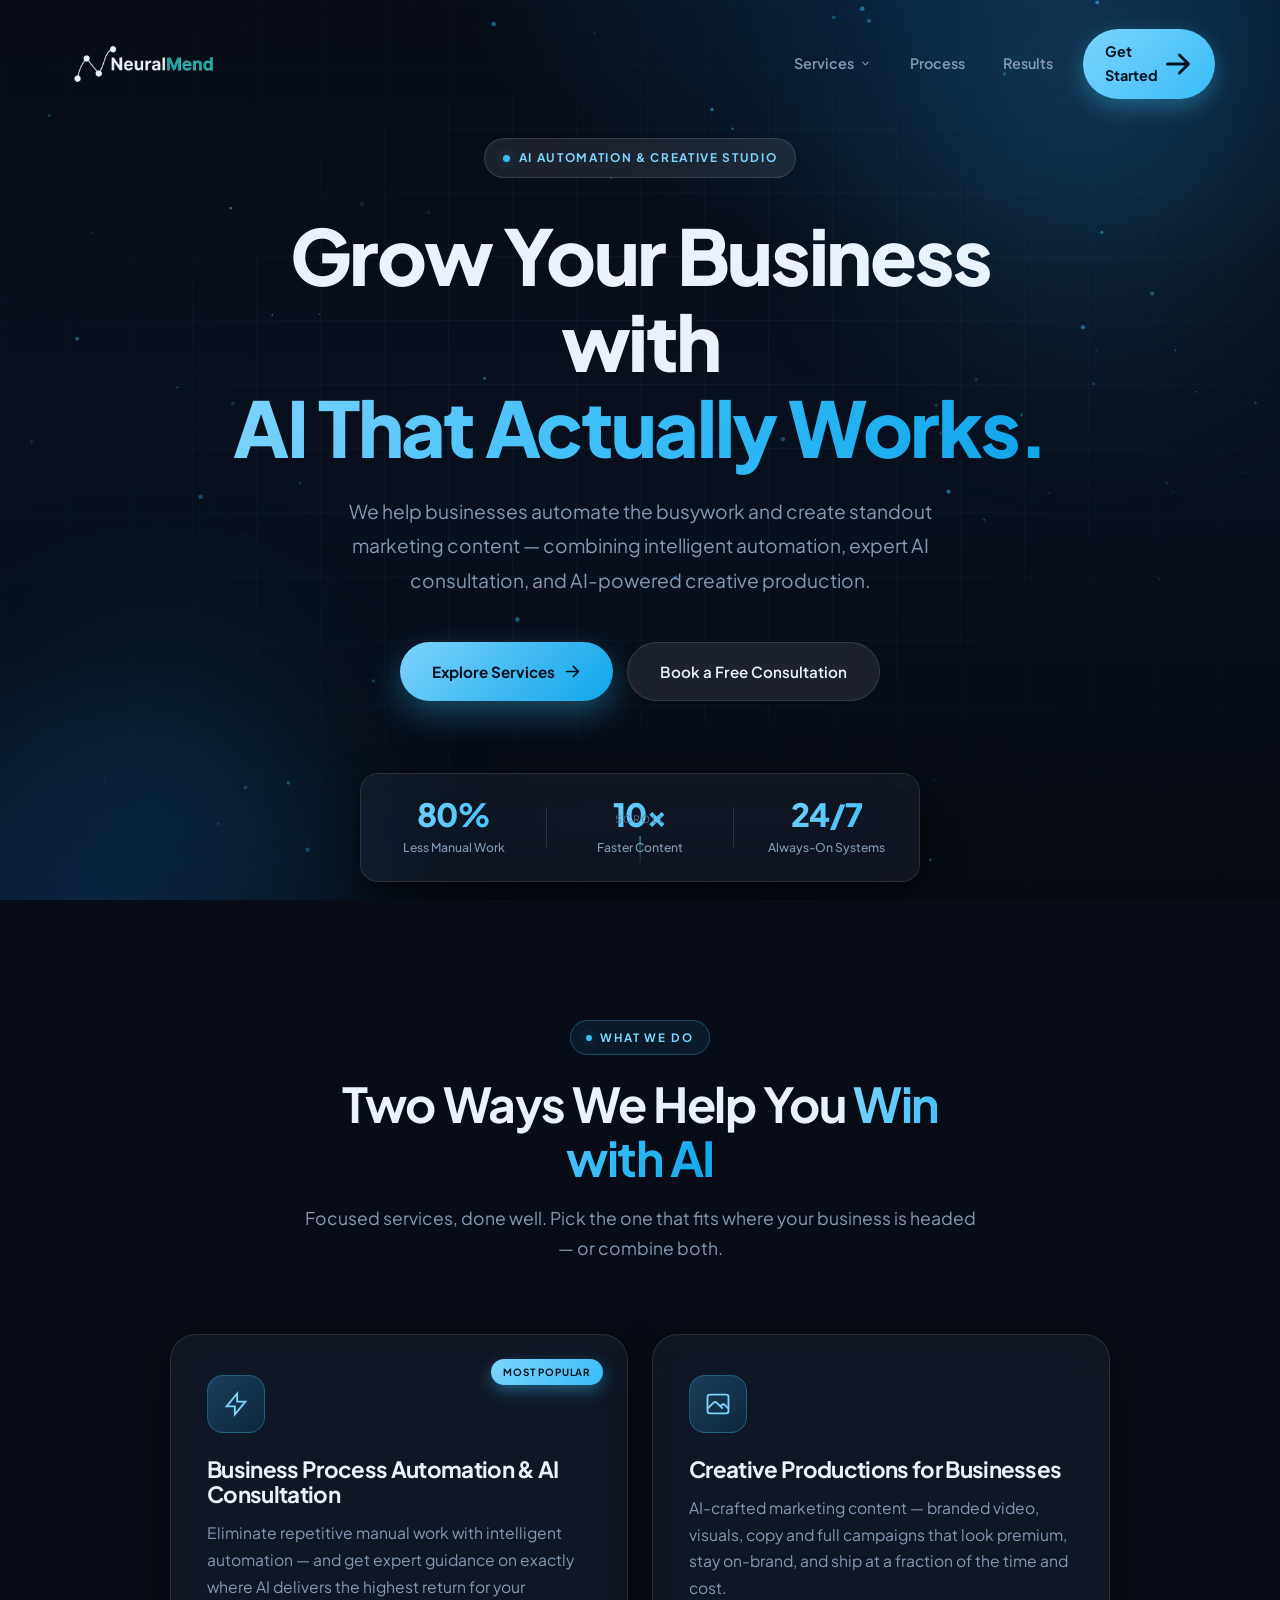
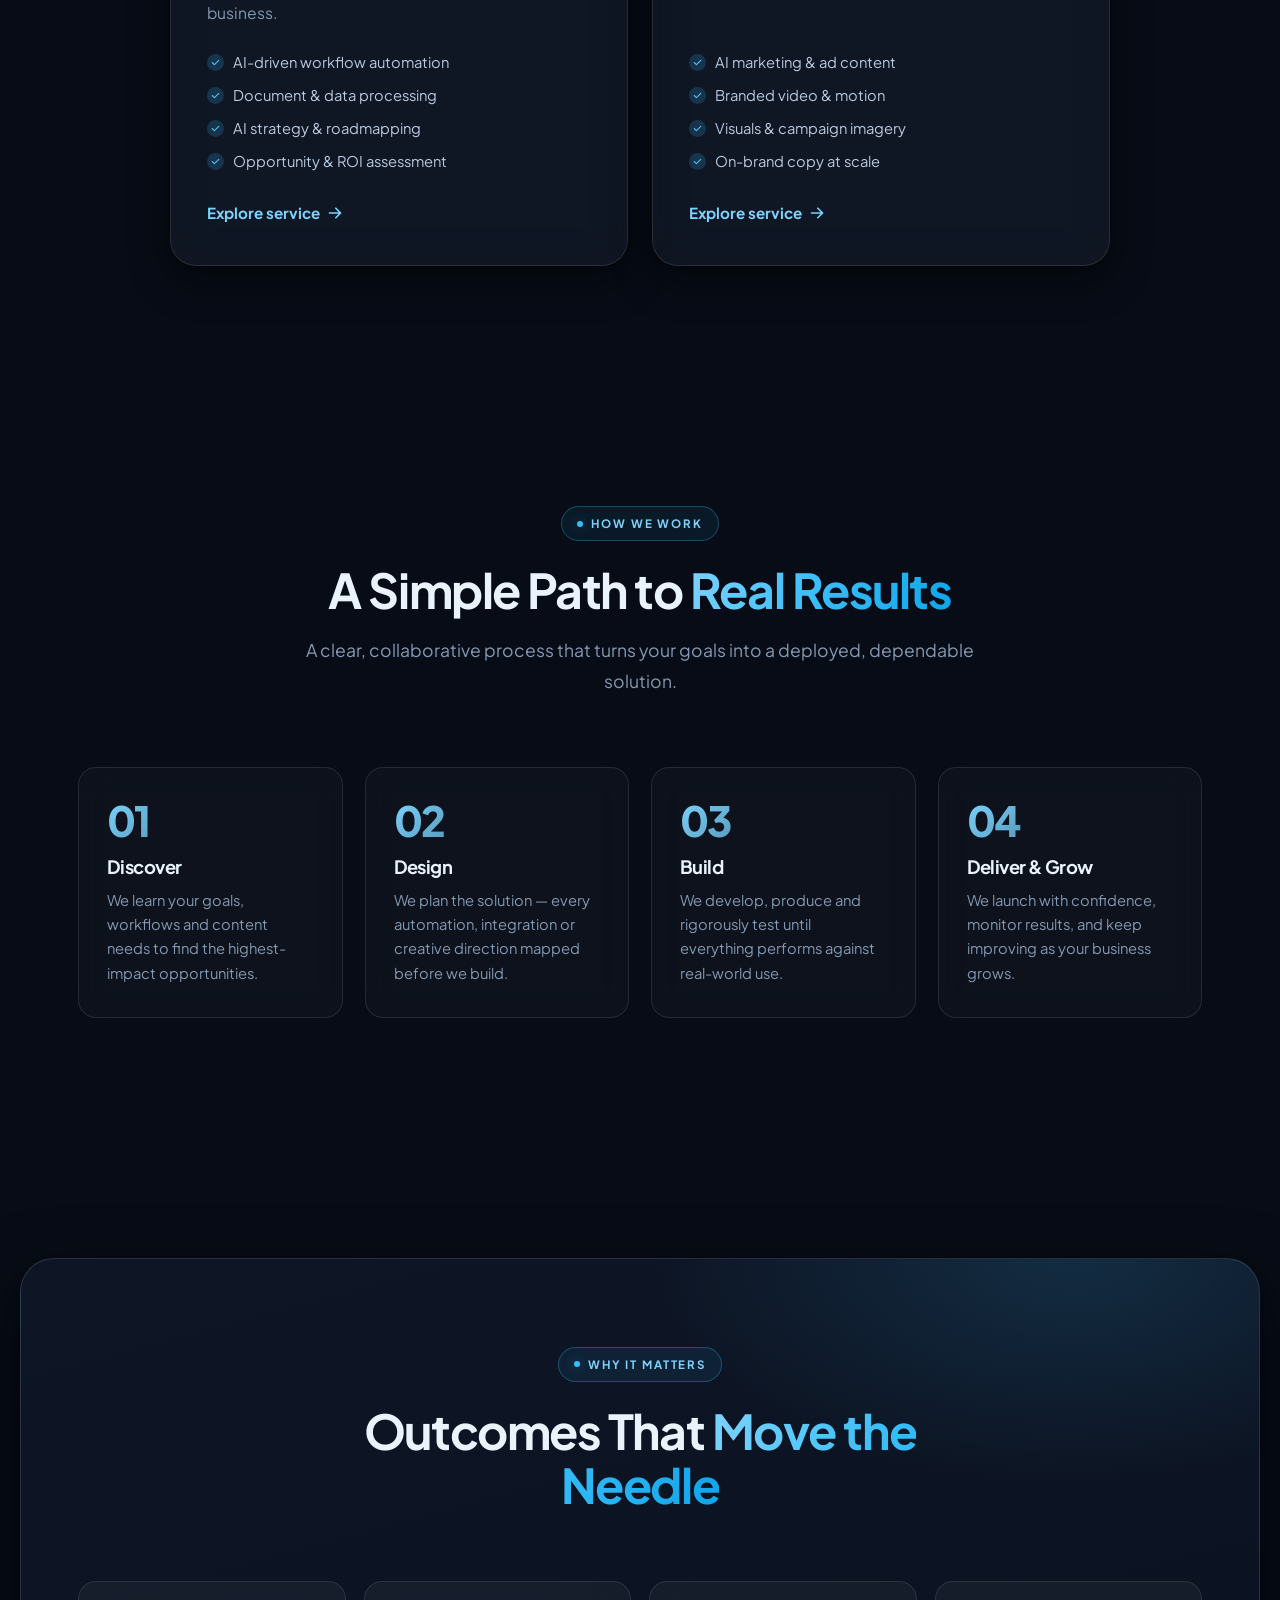
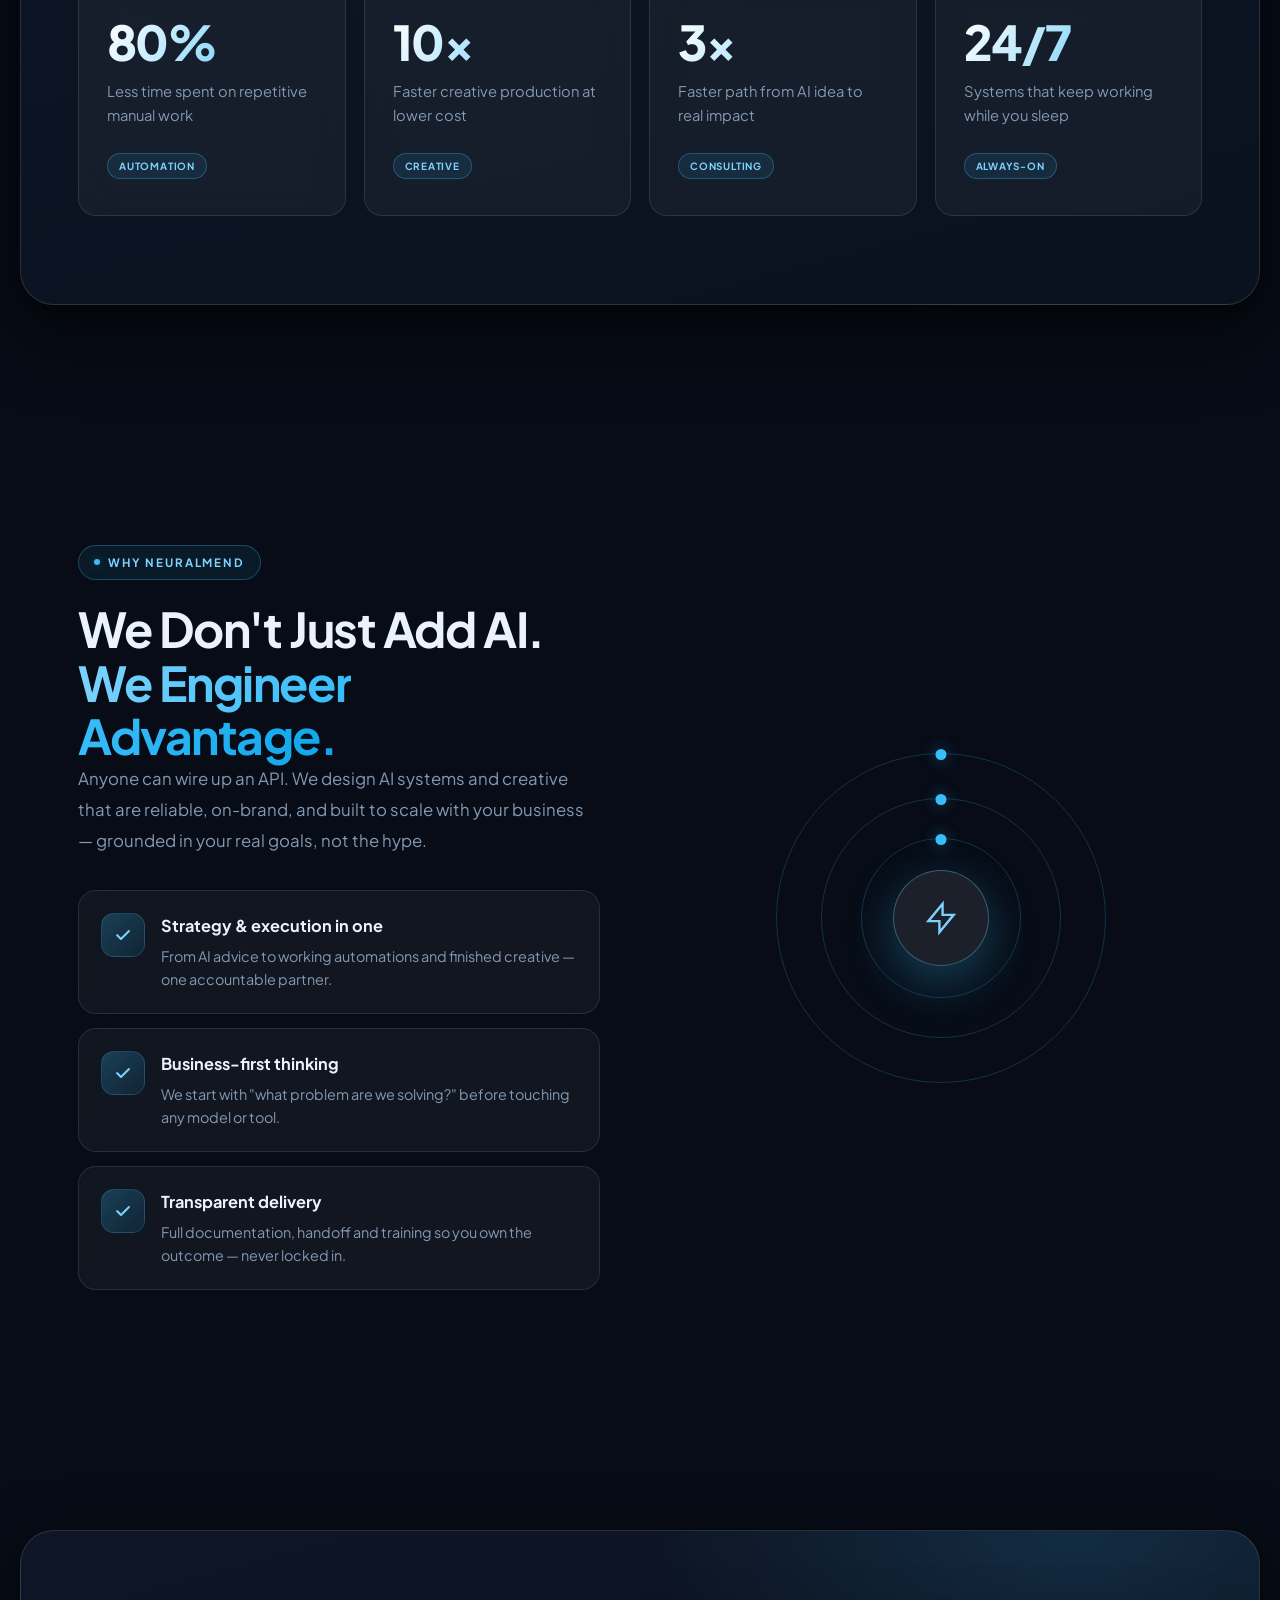
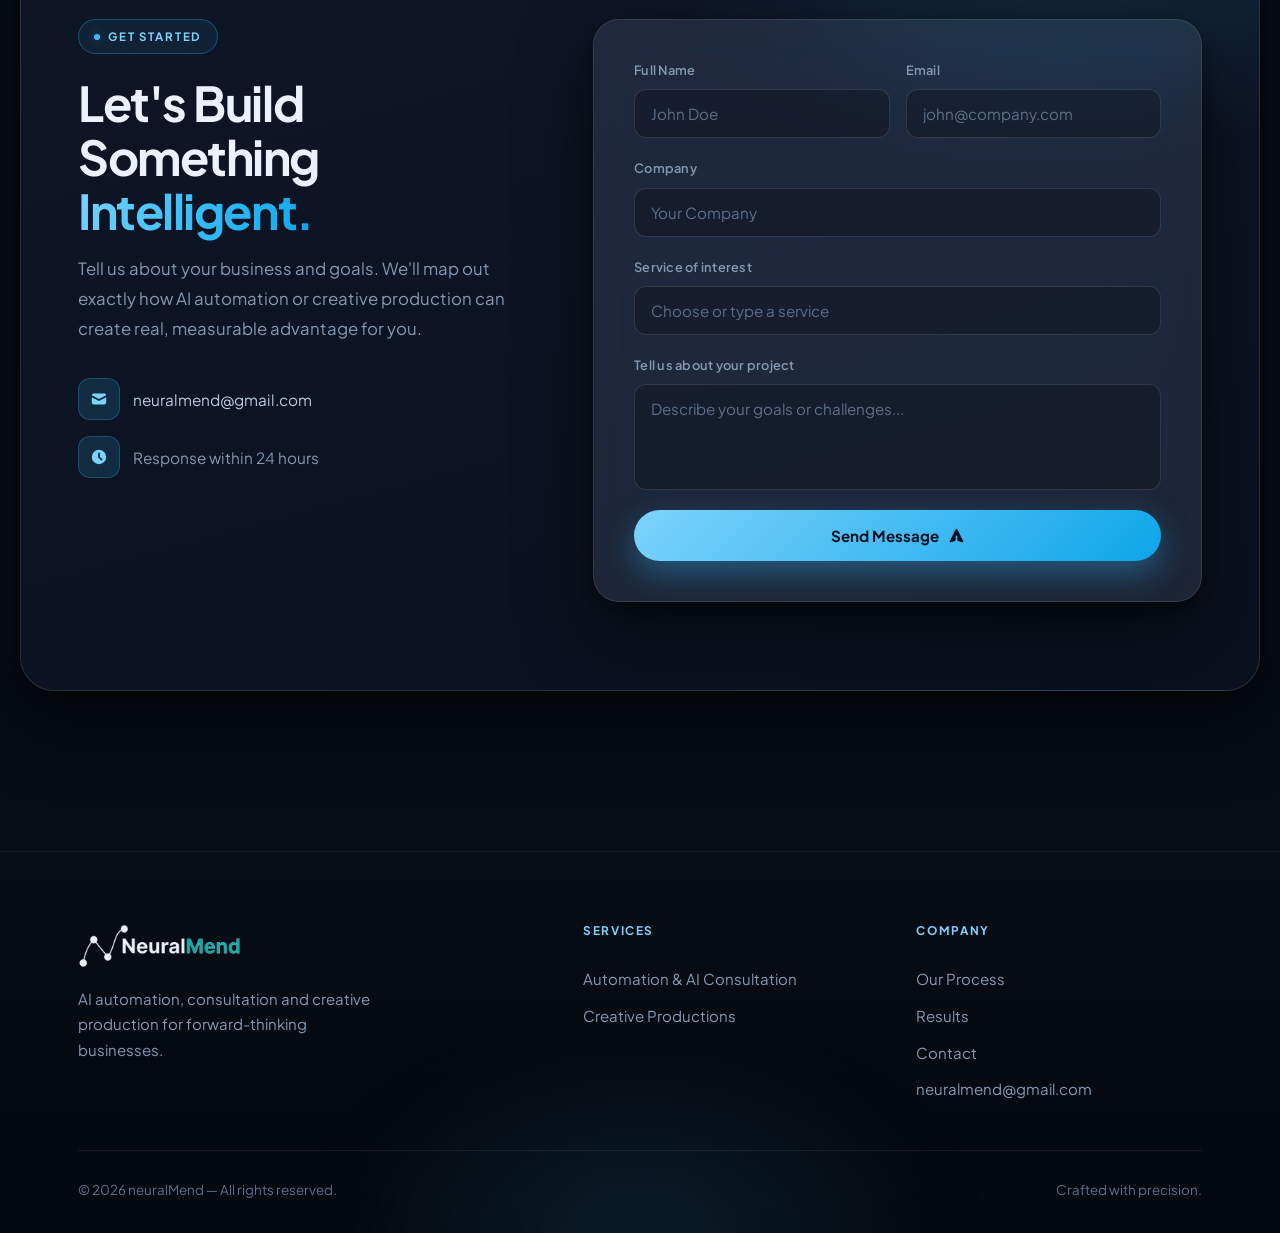
==== commit 3f3df3d2: "Wire contact form to Web3Forms and update contact email - Connect the contact form to Web3Forms so s" ====
--- a/index.html
+++ b/index.html
@@ -214,7 +214,7 @@
             <div class="contact-details">
               <div class="contact-item">
                 <span class="contact-icon"><svg viewBox="0 0 20 20" fill="currentColor"><path d="M2.003 5.884L10 9.882l7.997-3.998A2 2 0 0016 4H4a2 2 0 00-1.997 1.884z"/><path d="M18 8.118l-8 4-8-4V14a2 2 0 002 2h12a2 2 0 002-2V8.118z"/></svg></span>
-                <a href="mailto:contact.neuralmend@gmail.com">contact.neuralmend@gmail.com</a>
+                <a href="mailto:neuralmend@gmail.com">neuralmend@gmail.com</a>
               </div>
               <div class="contact-item">
                 <span class="contact-icon"><svg viewBox="0 0 20 20" fill="currentColor"><path fill-rule="evenodd" d="M10 18a8 8 0 100-16 8 8 0 000 16zm1-12a1 1 0 10-2 0v4a1 1 0 00.293.707l2.828 2.829a1 1 0 101.415-1.415L11 9.586V6z" clip-rule="evenodd"/></svg></span>
@@ -223,20 +223,26 @@
             </div>
           </div>
           <form class="contact-form" id="contactForm">
+            <!-- Web3Forms: replace the access_key value with your own key from https://web3forms.com -->
+            <input type="hidden" name="access_key" value="2c28095f-e34c-4f85-8461-88050f30caa6" />
+            <input type="hidden" name="subject" value="New enquiry from neuralMend website" />
+            <input type="hidden" name="from_name" value="neuralMend Website" />
+            <!-- Honeypot spam trap (leave empty) -->
+            <input type="checkbox" name="botcheck" style="display:none" tabindex="-1" autocomplete="off" />
             <div class="form-row">
-              <div class="form-group"><label for="name">Full Name</label><input type="text" id="name" placeholder="John Doe" required /></div>
-              <div class="form-group"><label for="email">Email</label><input type="email" id="email" placeholder="john@company.com" required /></div>
-            </div>
-            <div class="form-group"><label for="company">Company</label><input type="text" id="company" placeholder="Your Company" /></div>
+              <div class="form-group"><label for="name">Full Name</label><input type="text" id="name" name="name" placeholder="John Doe" required /></div>
+              <div class="form-group"><label for="email">Email</label><input type="email" id="email" name="email" placeholder="john@company.com" required /></div>
+            </div>
+            <div class="form-group"><label for="company">Company</label><input type="text" id="company" name="company" placeholder="Your Company" /></div>
             <div class="form-group">
               <label for="service">Service of interest</label>
-              <input list="services-list" id="service" placeholder="Choose or type a service" />
+              <input list="services-list" id="service" name="service" placeholder="Choose or type a service" />
               <datalist id="services-list">
                 <option value="Business Process Automation &amp; AI Consultation"></option>
                 <option value="Creative Productions"></option>
               </datalist>
             </div>
-            <div class="form-group"><label for="message">Tell us about your project</label><textarea id="message" rows="4" placeholder="Describe your goals or challenges..." required></textarea></div>
+            <div class="form-group"><label for="message">Tell us about your project</label><textarea id="message" name="message" rows="4" placeholder="Describe your goals or challenges..." required></textarea></div>
             <button type="submit" class="btn-primary btn-full"><span>Send Message</span>
               <svg viewBox="0 0 20 20" fill="currentColor"><path d="M10.894 2.553a1 1 0 00-1.788 0l-7 14a1 1 0 001.169 1.409l5-1.429A1 1 0 009 15.571V11a1 1 0 112 0v4.571a1 1 0 00.725.962l5 1.428a1 1 0 001.17-1.408l-7-14z"/></svg>
             </button>
@@ -264,7 +270,7 @@
           <a href="index.html#process">Our Process</a>
           <a href="index.html#results">Results</a>
           <a href="index.html#contact">Contact</a>
-          <a href="mailto:contact.neuralmend@gmail.com">contact.neuralmend@gmail.com</a>
+          <a href="mailto:neuralmend@gmail.com">neuralmend@gmail.com</a>
         </div>
       </div>
       <div class="footer-bottom">
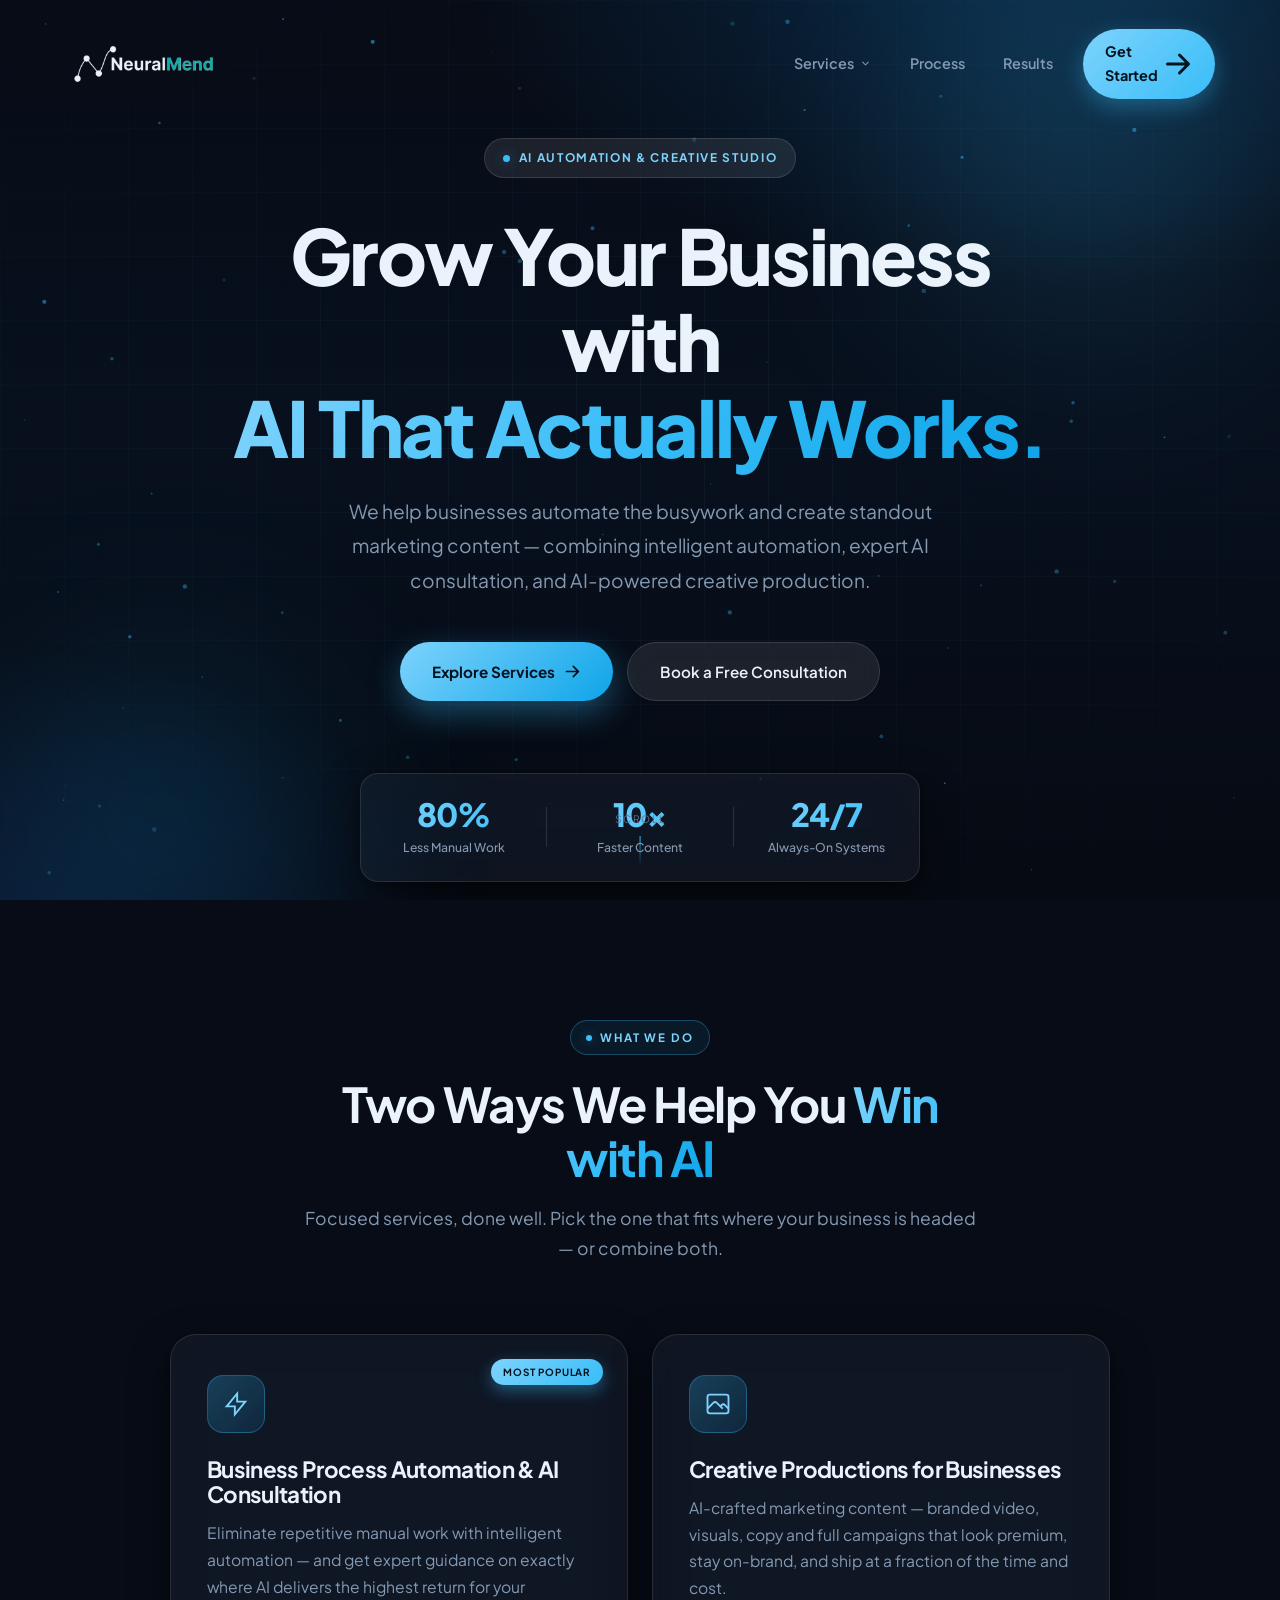
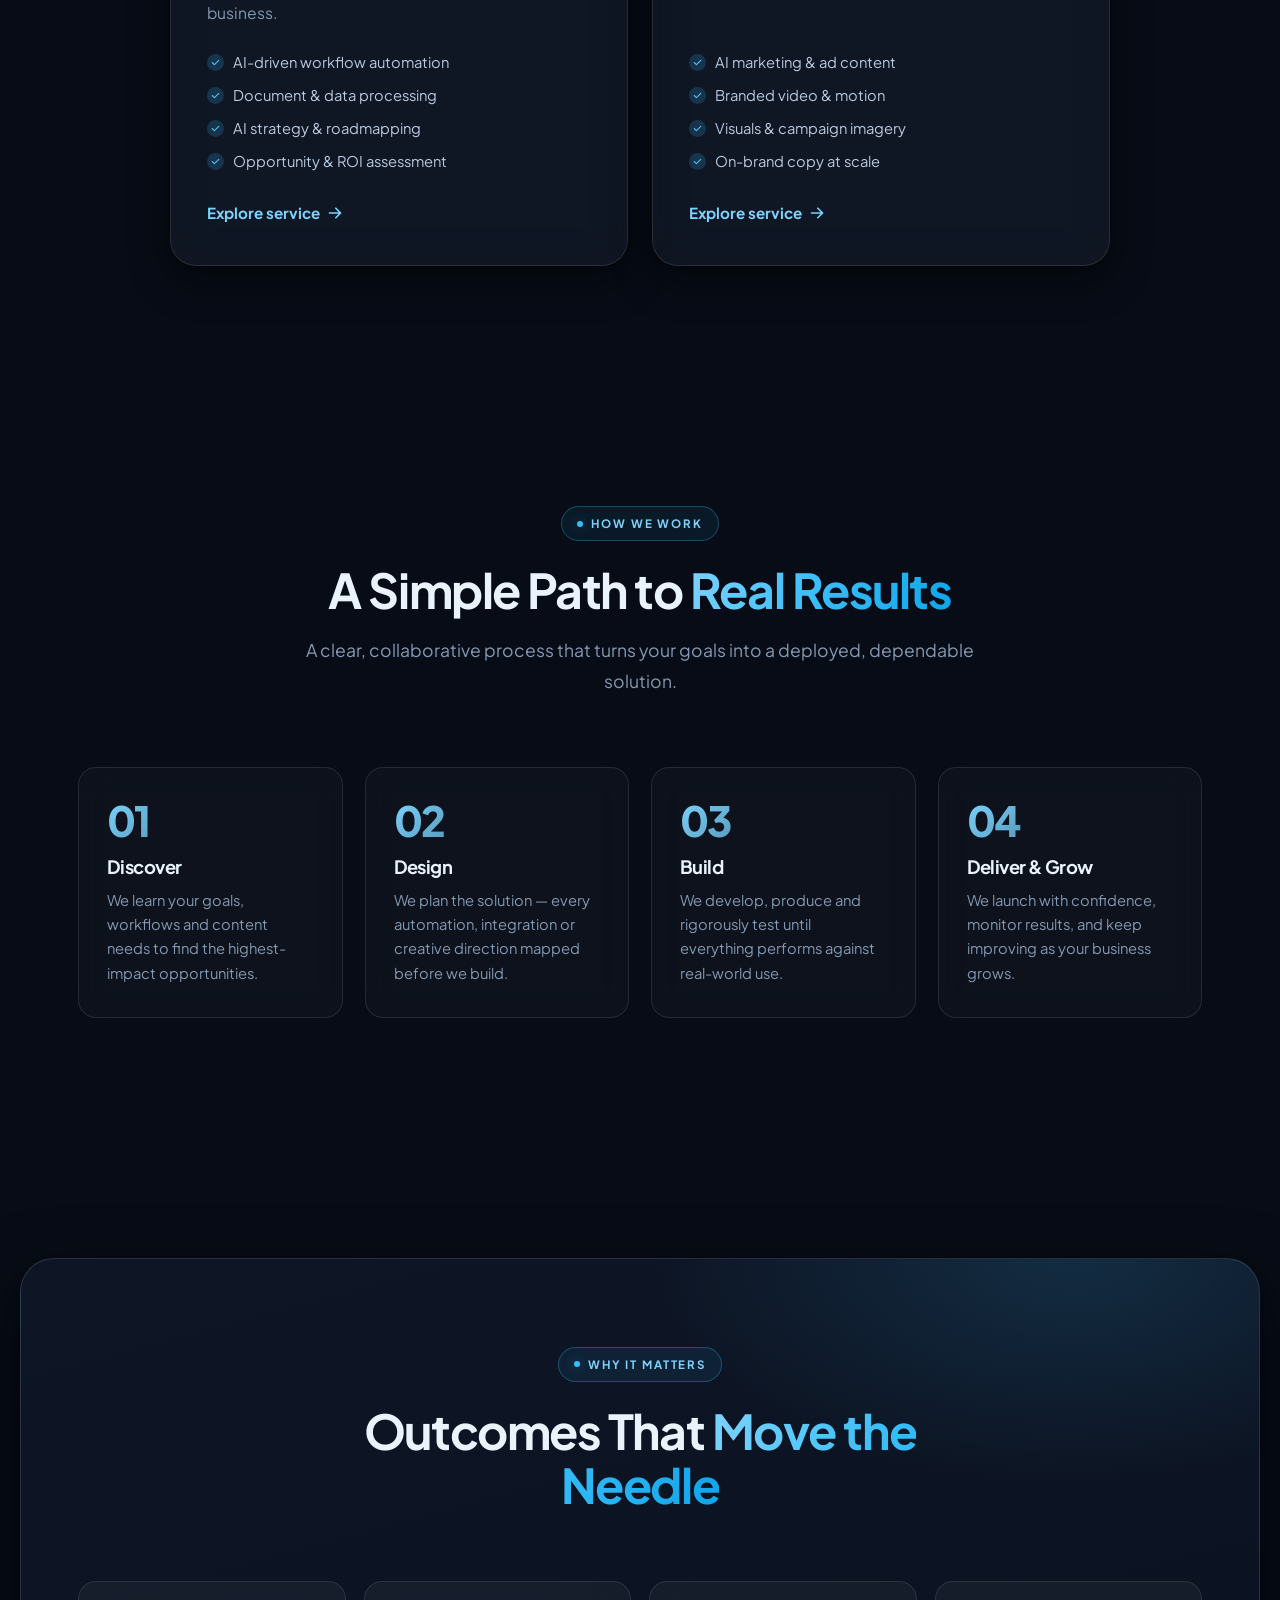
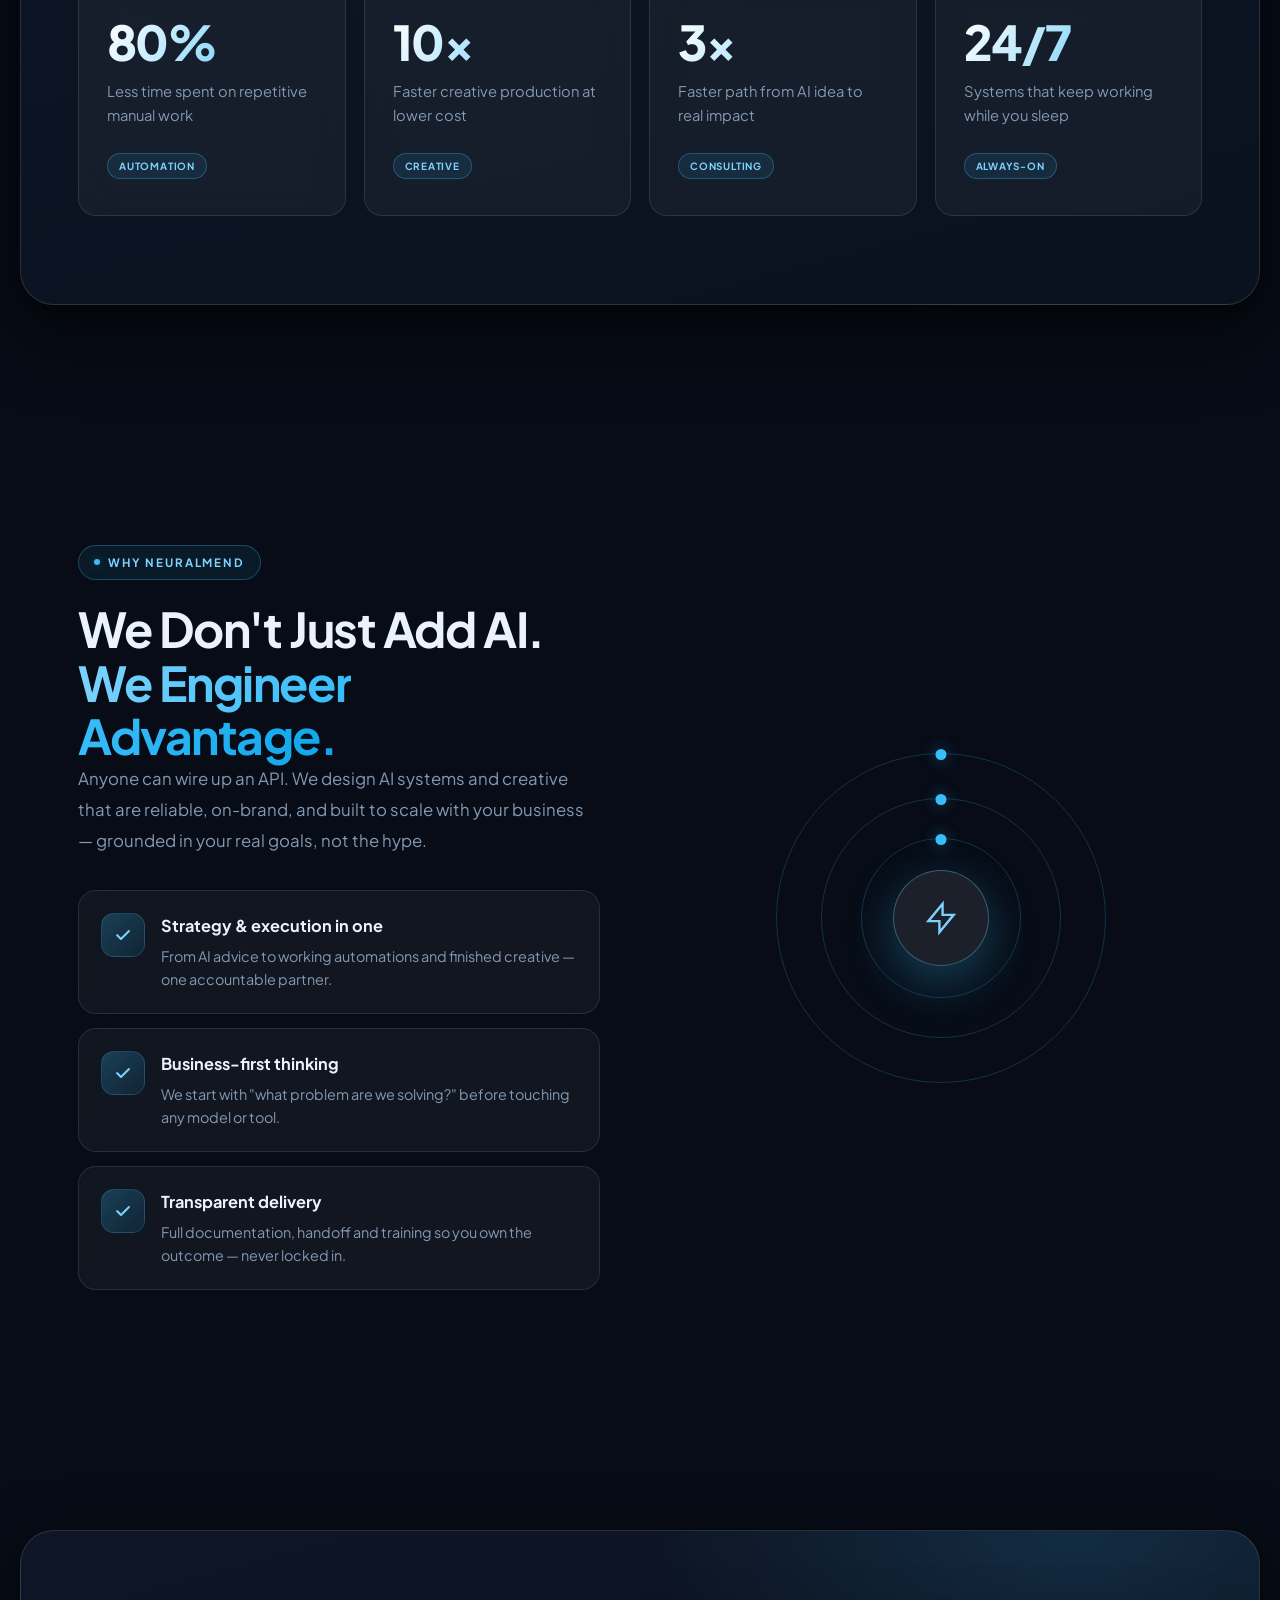
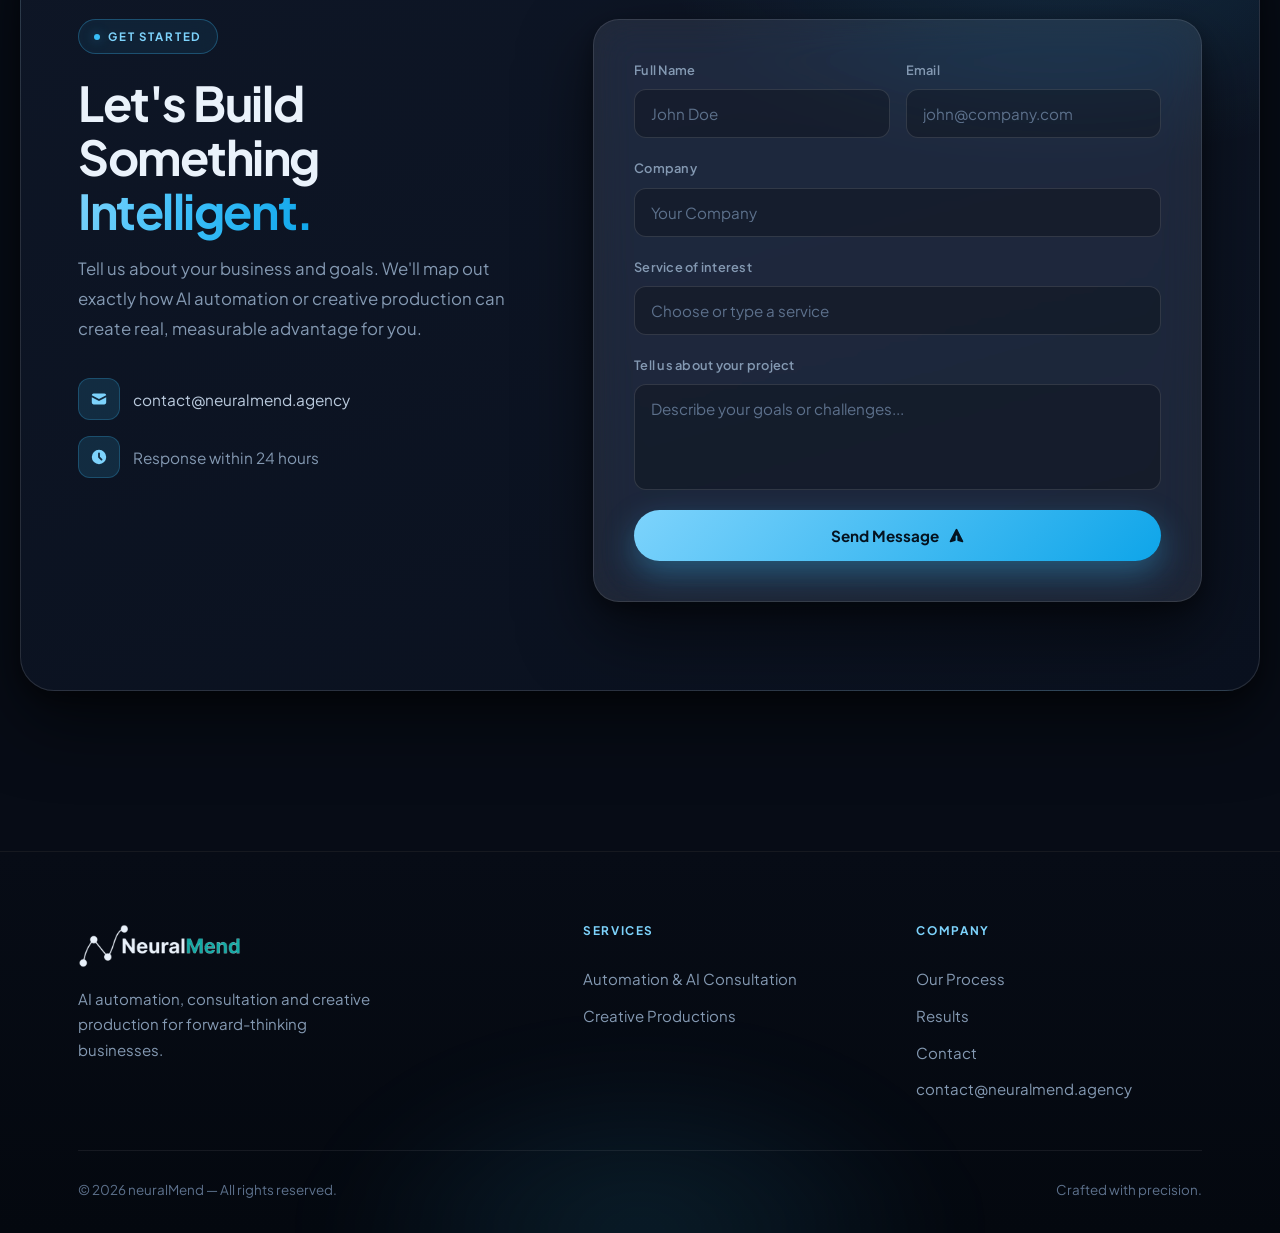
==== commit 5dc9d291: "Update contact email to custom domain contact@neuralmend.agency Co-Authored-By: Claude Opus 4.8 <nor" ====
--- a/index.html
+++ b/index.html
@@ -214,7 +214,7 @@
             <div class="contact-details">
               <div class="contact-item">
                 <span class="contact-icon"><svg viewBox="0 0 20 20" fill="currentColor"><path d="M2.003 5.884L10 9.882l7.997-3.998A2 2 0 0016 4H4a2 2 0 00-1.997 1.884z"/><path d="M18 8.118l-8 4-8-4V14a2 2 0 002 2h12a2 2 0 002-2V8.118z"/></svg></span>
-                <a href="mailto:neuralmend@gmail.com">neuralmend@gmail.com</a>
+                <a href="mailto:contact@neuralmend.agency">contact@neuralmend.agency</a>
               </div>
               <div class="contact-item">
                 <span class="contact-icon"><svg viewBox="0 0 20 20" fill="currentColor"><path fill-rule="evenodd" d="M10 18a8 8 0 100-16 8 8 0 000 16zm1-12a1 1 0 10-2 0v4a1 1 0 00.293.707l2.828 2.829a1 1 0 101.415-1.415L11 9.586V6z" clip-rule="evenodd"/></svg></span>
@@ -270,7 +270,7 @@
           <a href="index.html#process">Our Process</a>
           <a href="index.html#results">Results</a>
           <a href="index.html#contact">Contact</a>
-          <a href="mailto:neuralmend@gmail.com">neuralmend@gmail.com</a>
+          <a href="mailto:contact@neuralmend.agency">contact@neuralmend.agency</a>
         </div>
       </div>
       <div class="footer-bottom">
